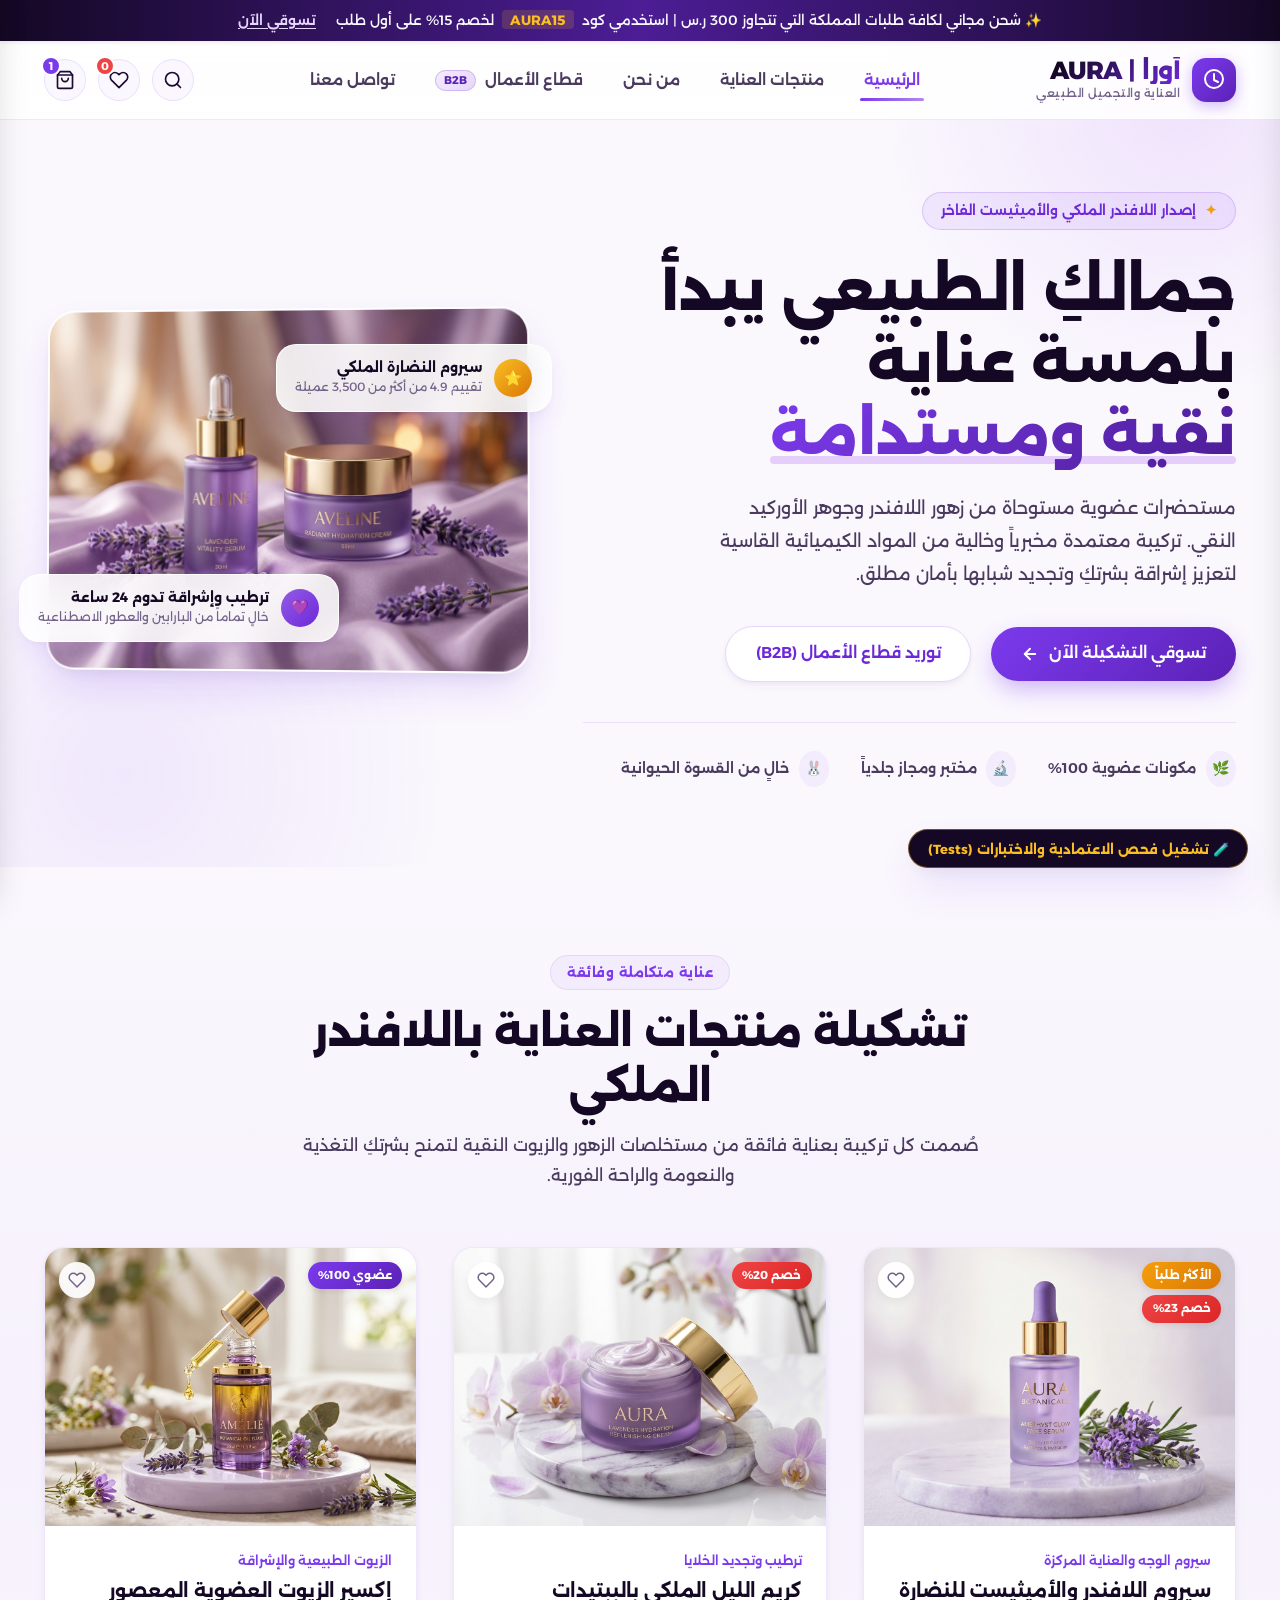
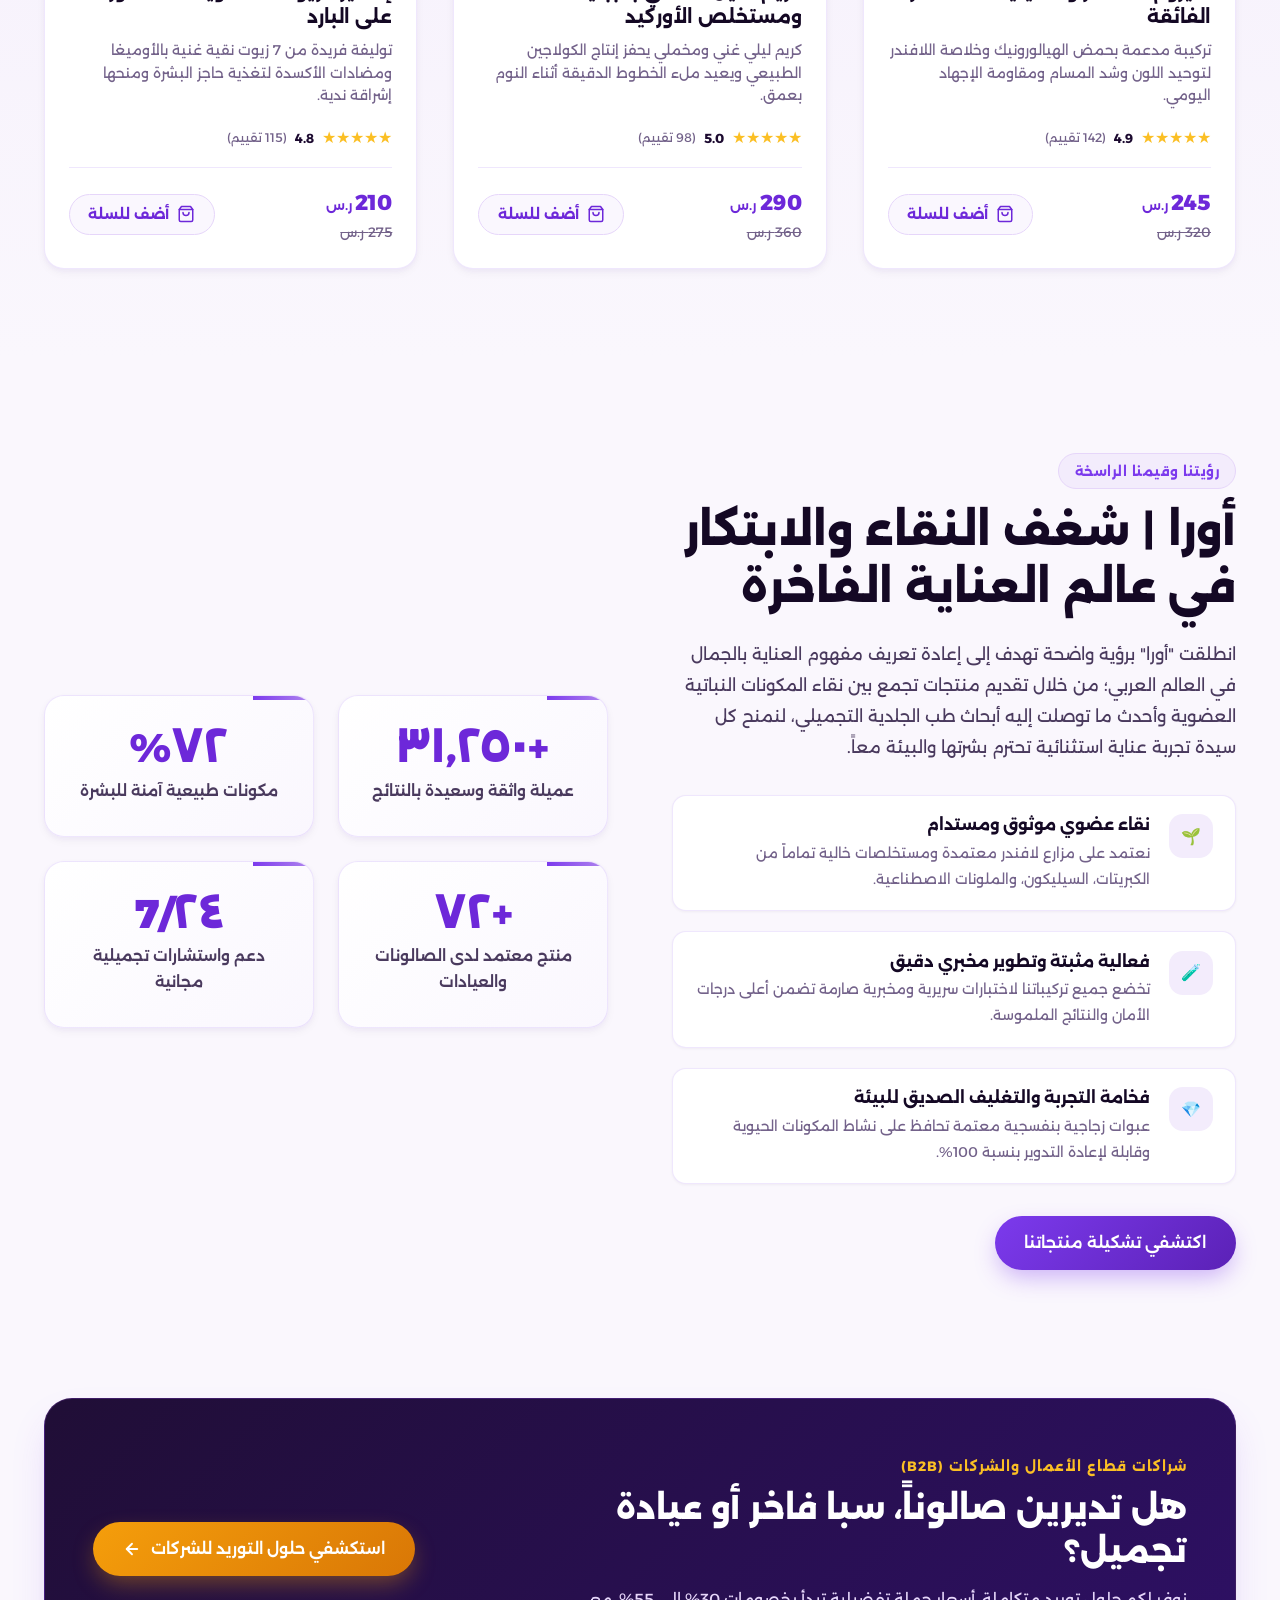
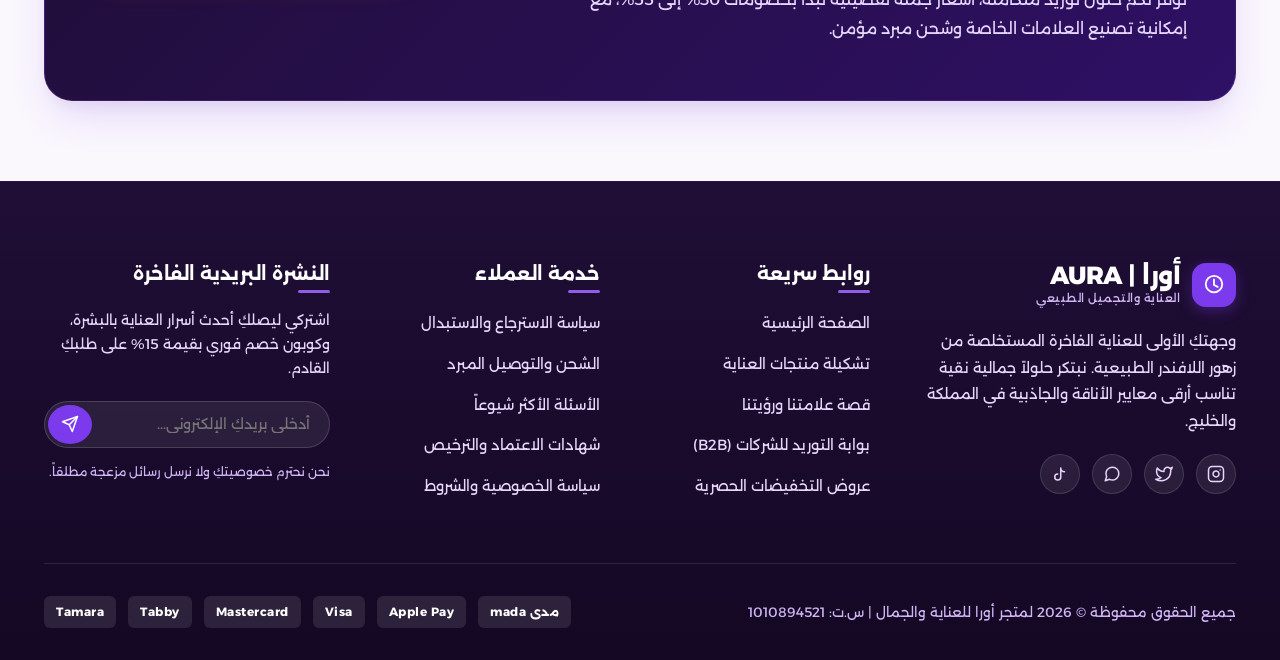
==== index.html @ d70cd02b "start" ====
<!DOCTYPE html>
<html lang="ar" dir="rtl">
<head>
  <meta charset="UTF-8">
  <meta name="viewport" content="width=device-width, initial-scale=1.0">
  <meta name="description" content="أورا | AURA Beauty & Care - المتجر الرائد لمستحضرات العناية والتجميل الطبيعي واللافندر الفاخر. تركيبات عضوية معتمدة مخبرياً لبشرة أكثر نضارة وحيوية.">
  <meta name="keywords" content="عناية بالبشرة, متجر تجميل, سيروم اللافندر, كريم الليل, مستحضرات عضوية, منتجات طبيعية, توريد صالونات, B2B">
  <meta name="author" content="أورا للعناية والجمال">
  <title>أورا | AURA Beauty & Care - متجر العناية والتجميل الطبيعي الفاخر</title>

  <!-- أيقونة الموقع المفضلة (Favicon) -->
  <link rel="icon" type="image/svg+xml" href="data:image/svg+xml,<svg xmlns='http://www.w3.org/2000/svg' viewBox='0 0 24 24' fill='%237C3AED'><path d='M12 2C6.48 2 2 6.48 2 12s4.48 10 10 10 10-4.48 10-10S17.52 2 12 2zm-1 14.5v-9l6 4.5-6 4.5z'/></svg>">

  <!-- الخطوط الرسمية والتنسيقات -->
  <link rel="preconnect" href="https://fonts.googleapis.com">
  <link rel="preconnect" href="https://fonts.gstatic.com" crossorigin>
  <link href="https://fonts.googleapis.com/css2?family=Alexandria:wght@300;400;500;600;700;800;900&family=Cairo:wght@400;600;700;900&display=swap" rel="stylesheet">
  
  <link rel="stylesheet" href="css/style.css">
</head>
<body>

  <!-- شريط التنبيه عند انقطاع الاتصال بالإنترنت -->
  <div class="offline-banner" id="offline-banner" role="alert">
    <span>⚠️ تنبيه: انقطع الاتصال بالإنترنت. يجري العمل في وضع عدم الاتصال (Offline Mode).</span>
  </div>

  <!-- شريط الإعلانات الترويجي العلوي -->
  <div class="announcement-bar" role="region" aria-label="شريط الإعلانات والعروض">
    <span>
      ✨ شحن مجاني لكافة طلبات المملكة التي تتجاوز 300 ر.س | استخدمي كود <strong>AURA15</strong> لخصم 15% على أول طلب
    </span>
    <a href="#products" class="announcement-link">تسوقي الآن</a>
  </div>

  <!-- شريط التنقل العلوي الثابت (Fixed / Sticky Header) -->
  <header class="site-header" id="site-header">
    <div class="container nav-container">
      
      <!-- شعار المتجر والهوية البصرية -->
      <a href="index.html" class="brand-logo" aria-label="أورا - الصفحة الرئيسية">
        <div class="brand-icon-wrapper" aria-hidden="true">
          <svg width="24" height="24" viewBox="0 0 24 24" fill="none" stroke="currentColor" stroke-width="2" stroke-linecap="round" stroke-linejoin="round">
            <path d="M12 2a9 9 0 0 0-9 9c0 4.97 4.03 9 9 9s9-4.03 9-9a9 9 0 0 0-9-9z"></path>
            <path d="M12 6v6l4 2"></path>
          </svg>
        </div>
        <div class="brand-text">
          <span class="brand-title">أورا | AURA</span>
          <span class="brand-tagline">العناية والتجميل الطبيعي</span>
        </div>
      </a>

      <!-- روابط التنقل الأساسية -->
      <nav class="nav-links" id="nav-links" aria-label="القائمة الرئيسية">
        <a href="index.html" class="nav-link active">الرئيسية</a>
        <a href="#products" class="nav-link">منتجات العناية</a>
        <a href="#about" class="nav-link">من نحن</a>
        <a href="b2b.html" class="nav-link">
          قطاع الأعمال <span class="badge-b2b">B2B</span>
        </a>
        <a href="#contact" class="nav-link">تواصل معنا</a>
      </nav>

      <!-- إجراءات الهيدر (البحث، المفضلة، وسلة التسوق) -->
      <div class="nav-actions">
        <!-- زر البحث السريع -->
        <button class="action-btn" id="search-trigger" aria-label="البحث عن منتج" title="بحث">
          <svg width="20" height="20" viewBox="0 0 24 24" fill="none" stroke="currentColor" stroke-width="2" stroke-linecap="round" stroke-linejoin="round">
            <circle cx="11" cy="11" r="8"></circle>
            <line x1="21" y1="21" x2="16.65" y2="16.65"></line>
          </svg>
        </button>

        <!-- زر المفضلة التفاعلي مع العداد المباشر -->
        <button class="action-btn" id="wishlist-trigger" aria-label="عرض قائمة الرغبات والمفضلة" title="المفضلة">
          <svg width="20" height="20" viewBox="0 0 24 24" fill="none" stroke="currentColor" stroke-width="2" stroke-linecap="round" stroke-linejoin="round">
            <path d="M20.84 4.61a5.5 5.5 0 0 0-7.78 0L12 5.67l-1.06-1.06a5.5 5.5 0 0 0-7.78 7.78l1.06 1.06L12 21.23l7.78-7.78 1.06-1.06a5.5 5.5 0 0 0 0-7.78z"></path>
          </svg>
          <span class="wishlist-count" id="wishlist-count" aria-live="polite">0</span>
        </button>

        <!-- زر سلة التسوق التفاعلي -->
        <button class="action-btn" id="cart-trigger" aria-label="فتح سلة التسوق" title="سلة التسوق">
          <svg width="20" height="20" viewBox="0 0 24 24" fill="none" stroke="currentColor" stroke-width="2" stroke-linecap="round" stroke-linejoin="round">
            <path d="M6 2L3 6v14a2 2 0 0 0 2 2h14a2 2 0 0 0 2-2V6l-3-4z"></path>
            <line x1="3" y1="6" x2="21" y2="6"></line>
            <path d="M16 10a4 4 0 0 1-8 0"></path>
          </svg>
          <span class="cart-count" id="cart-count" aria-live="polite">1</span>
        </button>

        <!-- زر القائمة للجوال -->
        <button class="menu-toggle" id="menu-toggle" aria-label="فتح قائمة التصفح" aria-expanded="false">
          <span></span>
          <span></span>
          <span></span>
        </button>
      </div>

    </div>
  </header>

  <main>
    <!-- القسم الرئيسي (Hero Header) الجذاب والحيوي -->
    <section class="hero-section" aria-labelledby="hero-heading">
      <div class="container hero-grid">
        
        <!-- النصوص والنداء للإجراء (CTA) -->
        <div class="hero-content">
          <div class="hero-badge-pill">
            <span class="badge-sparkle">✦</span>
            <span>إصدار اللافندر الملكي والأميثيست الفاخر</span>
          </div>

          <h1 id="hero-heading" class="hero-title">
            جمالكِ الطبيعي يبدأ بلمسة عناية <span class="text-gradient">نقية ومستدامة</span>
          </h1>

          <p class="hero-description">
            مستحضرات عضوية مستوحاة من زهور اللافندر وجوهر الأوركيد النقي. تركيبة معتمدة مخبرياً وخالية من المواد الكيميائية القاسية لتعزيز إشراقة بشرتكِ وتجديد شبابها بأمان مطلق.
          </p>

          <div class="hero-actions">
            <a href="#products" class="btn btn-primary" id="btn-hero-shop">
              <span>تسوقي التشكيلة الآن</span>
              <svg width="18" height="18" viewBox="0 0 24 24" fill="none" stroke="currentColor" stroke-width="2.5" stroke-linecap="round" stroke-linejoin="round" aria-hidden="true">
                <line x1="19" y1="12" x2="5" y2="12"></line>
                <polyline points="12 19 5 12 12 5"></polyline>
              </svg>
            </a>

            <a href="b2b.html" class="btn btn-secondary">
              <span>توريد قطاع الأعمال (B2B)</span>
            </a>
          </div>

          <!-- شارات الثقة والمصداقية -->
          <div class="hero-trust-bar">
            <div class="trust-item">
              <span class="trust-icon" aria-hidden="true">🌿</span>
              <span>مكونات عضوية 100%</span>
            </div>
            <div class="trust-item">
              <span class="trust-icon" aria-hidden="true">🔬</span>
              <span>مختبر ومجاز جلدياً</span>
            </div>
            <div class="trust-item">
              <span class="trust-icon" aria-hidden="true">🐰</span>
              <span>خالٍ من القسوة الحيوانية</span>
            </div>
          </div>
        </div>

        <!-- العرض البصري بالهيدر وبطاقات الطفو التفاعلية -->
        <div class="hero-visual-wrapper">
          <div class="hero-main-image-card">
            <img src="assets/images/hero_beauty.jpg" alt="مجموعة مستحضرات أورا للعناية الفاخرة بزهور اللافندر" width="600" height="450" loading="eager">
          </div>

          <!-- كرت طافٍ علوي -->
          <div class="floating-card floating-card-1">
            <div class="floating-icon" aria-hidden="true">⭐</div>
            <div class="floating-info">
              <h4>سيروم النضارة الملكي</h4>
              <p>تقييم 4.9 من أكثر من 3,500 عميلة</p>
            </div>
          </div>

          <!-- كرت طافٍ سفلي -->
          <div class="floating-card floating-card-2">
            <div class="floating-icon purple-pulse" aria-hidden="true">💜</div>
            <div class="floating-info">
              <h4>ترطيب وإشراقة تدوم 24 ساعة</h4>
              <p>خالٍ تماماً من البارابين والعطور الاصطناعية</p>
            </div>
          </div>
        </div>

      </div>
    </section>

    <!-- قسم عرض المنتجات (Care Products Showcase Grid - 4:3 Aspect Ratio) -->
    <section class="section-products" id="products" aria-labelledby="products-heading">
      <div class="container">
        
        <header class="section-header">
          <span class="section-tag">عناية متكاملة وفائقة</span>
          <h2 id="products-heading" class="section-title">تشكيلة منتجات العناية باللافندر الملكي</h2>
          <p class="section-subtitle">
            صُممت كل تركيبة بعناية فائقة من مستخلصات الزهور والزيوت النقية لتمنح بشرتكِ التغذية والنعومة والراحة الفورية.
          </p>
        </header>

        <!-- شبكة المنتجات (3 كروت تفاعلية بنسبة أبعاد 4:3 وأزرار ARIA) -->
        <div class="products-grid">
          
          <!-- الكرت 1: سيروم اللافندر والأميثيست -->
          <article class="product-card" data-product-id="1">
            <div class="product-image-box">
              <img src="assets/images/product_serum.jpg" alt="سيروم اللافندر والأميثيست للنضارة الفائقة من أورا" loading="lazy">
              
              <div class="product-badges">
                <span class="badge-tag badge-bestseller">الأكثر طلباً</span>
                <span class="badge-tag badge-discount">خصم 23%</span>
              </div>

              <button class="btn-wishlist" aria-label="إضافة سيروم اللافندر إلى المفضلة" title="المفضلة">
                <svg width="18" height="18" viewBox="0 0 24 24" fill="none" stroke="currentColor" stroke-width="2" stroke-linecap="round" stroke-linejoin="round">
                  <path d="M20.84 4.61a5.5 5.5 0 0 0-7.78 0L12 5.67l-1.06-1.06a5.5 5.5 0 0 0-7.78 7.78l1.06 1.06L12 21.23l7.78-7.78 1.06-1.06a5.5 5.5 0 0 0 0-7.78z"></path>
                </svg>
              </button>

              <div class="quick-view-overlay">
                <button class="btn-quick-view" onclick="openQuickView('1')" aria-label="معاينة سريعة لسيروم اللافندر والأميثيست">
                  <svg width="16" height="16" viewBox="0 0 24 24" fill="none" stroke="currentColor" stroke-width="2" stroke-linecap="round" stroke-linejoin="round">
                    <circle cx="11" cy="11" r="8"></circle>
                    <line x1="21" y1="21" x2="16.65" y2="16.65"></line>
                  </svg>
                  <span>معاينة سريعة</span>
                </button>
              </div>
            </div>

            <div class="product-content">
              <span class="product-category">سيروم الوجه والعناية المركزة</span>
              <h3 class="product-title">سيروم اللافندر والأميثيست للنضارة الفائقة</h3>
              <p class="product-desc">
                تركيبة مدعمة بحمض الهيالورونيك وخلاصة اللافندر لتوحيد اللون وشد المسام ومقاومة الإجهاد اليومي.
              </p>

              <div class="product-rating" aria-label="التقييم 4.9 من 5 نجوم بناء على 142 تقييم">
                <div class="stars" aria-hidden="true">★★★★★</div>
                <span class="rating-score">4.9</span>
                <span class="rating-count">(142 تقييم)</span>
              </div>

              <div class="product-footer">
                <div class="product-price">
                  <span class="price-current">245 <span class="currency">ر.س</span></span>
                  <span class="price-old">320 ر.س</span>
                </div>

                <button class="btn-add-cart" data-id="1" onclick="addToCart('1')" aria-label="إضافة سيروم اللافندر والأميثيست إلى سلة التسوق بسعر 245 ريال سعودي">
                  <svg width="18" height="18" viewBox="0 0 24 24" fill="none" stroke="currentColor" stroke-width="2" stroke-linecap="round" stroke-linejoin="round">
                    <path d="M6 2L3 6v14a2 2 0 0 0 2 2h14a2 2 0 0 0 2-2V6l-3-4z"></path>
                    <line x1="3" y1="6" x2="21" y2="6"></line>
                    <path d="M16 10a4 4 0 0 1-8 0"></path>
                  </svg>
                  <span>أضف للسلة</span>
                </button>
              </div>
            </div>
          </article>

          <!-- الكرت 2: كريم الليل الملكي بالببتيدات -->
          <article class="product-card" data-product-id="2">
            <div class="product-image-box">
              <img src="assets/images/product_cream.jpg" alt="كريم الليل الملكي بالببتيدات ومستخلص الأوركيد من أورا" loading="lazy">
              
              <div class="product-badges">
                <span class="badge-tag badge-discount">خصم 20%</span>
              </div>

              <button class="btn-wishlist" aria-label="إضافة كريم الليل إلى المفضلة" title="المفضلة">
                <svg width="18" height="18" viewBox="0 0 24 24" fill="none" stroke="currentColor" stroke-width="2" stroke-linecap="round" stroke-linejoin="round">
                  <path d="M20.84 4.61a5.5 5.5 0 0 0-7.78 0L12 5.67l-1.06-1.06a5.5 5.5 0 0 0-7.78 7.78l1.06 1.06L12 21.23l7.78-7.78 1.06-1.06a5.5 5.5 0 0 0 0-7.78z"></path>
                </svg>
              </button>

              <div class="quick-view-overlay">
                <button class="btn-quick-view" onclick="openQuickView('2')" aria-label="معاينة سريعة لكريم الليل الملكي">
                  <svg width="16" height="16" viewBox="0 0 24 24" fill="none" stroke="currentColor" stroke-width="2" stroke-linecap="round" stroke-linejoin="round">
                    <circle cx="11" cy="11" r="8"></circle>
                    <line x1="21" y1="21" x2="16.65" y2="16.65"></line>
                  </svg>
                  <span>معاينة سريعة</span>
                </button>
              </div>
            </div>

            <div class="product-content">
              <span class="product-category">ترطيب وتجديد الخلايا</span>
              <h3 class="product-title">كريم الليل الملكي بالببتيدات ومستخلص الأوركيد</h3>
              <p class="product-desc">
                كريم ليلي غني ومخملي يحفز إنتاج الكولاجين الطبيعي ويعيد ملء الخطوط الدقيقة أثناء النوم بعمق.
              </p>

              <div class="product-rating" aria-label="التقييم 5.0 من 5 نجوم بناء على 98 تقييم">
                <div class="stars" aria-hidden="true">★★★★★</div>
                <span class="rating-score">5.0</span>
                <span class="rating-count">(98 تقييم)</span>
              </div>

              <div class="product-footer">
                <div class="product-price">
                  <span class="price-current">290 <span class="currency">ر.س</span></span>
                  <span class="price-old">360 ر.س</span>
                </div>

                <button class="btn-add-cart" data-id="2" onclick="addToCart('2')" aria-label="إضافة كريم الليل الملكي إلى سلة التسوق بسعر 290 ريال سعودي">
                  <svg width="18" height="18" viewBox="0 0 24 24" fill="none" stroke="currentColor" stroke-width="2" stroke-linecap="round" stroke-linejoin="round">
                    <path d="M6 2L3 6v14a2 2 0 0 0 2 2h14a2 2 0 0 0 2-2V6l-3-4z"></path>
                    <line x1="3" y1="6" x2="21" y2="6"></line>
                    <path d="M16 10a4 4 0 0 1-8 0"></path>
                  </svg>
                  <span>أضف للسلة</span>
                </button>
              </div>
            </div>
          </article>

          <!-- الكرت 3: إكسير الزيوت العضوية -->
          <article class="product-card" data-product-id="3">
            <div class="product-image-box">
              <img src="assets/images/product_oil.jpg" alt="إكسير الزيوت العضوية المعصور على البارد من أورا" loading="lazy">
              
              <div class="product-badges">
                <span class="badge-tag badge-organic">عضوي 100%</span>
              </div>

              <button class="btn-wishlist" aria-label="إضافة إكسير الزيوت إلى المفضلة" title="المفضلة">
                <svg width="18" height="18" viewBox="0 0 24 24" fill="none" stroke="currentColor" stroke-width="2" stroke-linecap="round" stroke-linejoin="round">
                  <path d="M20.84 4.61a5.5 5.5 0 0 0-7.78 0L12 5.67l-1.06-1.06a5.5 5.5 0 0 0-7.78 7.78l1.06 1.06L12 21.23l7.78-7.78 1.06-1.06a5.5 5.5 0 0 0 0-7.78z"></path>
                </svg>
              </button>

              <div class="quick-view-overlay">
                <button class="btn-quick-view" onclick="openQuickView('3')" aria-label="معاينة سريعة لإكسير الزيوت العضوية">
                  <svg width="16" height="16" viewBox="0 0 24 24" fill="none" stroke="currentColor" stroke-width="2" stroke-linecap="round" stroke-linejoin="round">
                    <circle cx="11" cy="11" r="8"></circle>
                    <line x1="21" y1="21" x2="16.65" y2="16.65"></line>
                  </svg>
                  <span>معاينة سريعة</span>
                </button>
              </div>
            </div>

            <div class="product-content">
              <span class="product-category">الزيوت الطبيعية والإشراقة</span>
              <h3 class="product-title">إكسير الزيوت العضوية المعصور على البارد</h3>
              <p class="product-desc">
                توليفة فريدة من 7 زيوت نقية غنية بالأوميغا ومضادات الأكسدة لتغذية حاجز البشرة ومنحها إشراقة ندية.
              </p>

              <div class="product-rating" aria-label="التقييم 4.8 من 5 نجوم بناء على 115 تقييم">
                <div class="stars" aria-hidden="true">★★★★★</div>
                <span class="rating-score">4.8</span>
                <span class="rating-count">(115 تقييم)</span>
              </div>

              <div class="product-footer">
                <div class="product-price">
                  <span class="price-current">210 <span class="currency">ر.س</span></span>
                  <span class="price-old">275 ر.س</span>
                </div>

                <button class="btn-add-cart" data-id="3" onclick="addToCart('3')" aria-label="إضافة إكسير الزيوت العضوية إلى سلة التسوق بسعر 210 ريال سعودي">
                  <svg width="18" height="18" viewBox="0 0 24 24" fill="none" stroke="currentColor" stroke-width="2" stroke-linecap="round" stroke-linejoin="round">
                    <path d="M6 2L3 6v14a2 2 0 0 0 2 2h14a2 2 0 0 0 2-2V6l-3-4z"></path>
                    <line x1="3" y1="6" x2="21" y2="6"></line>
                    <path d="M16 10a4 4 0 0 1-8 0"></path>
                  </svg>
                  <span>أضف للسلة</span>
                </button>
              </div>
            </div>
          </article>

        </div>

      </div>
    </section>

    <!-- قسم من نحن - الرؤية والقيم وإحصاءات الأداء المصغرة (About Us Section) -->
    <section class="section-about" id="about" aria-labelledby="about-heading">
      <div class="container about-grid">
        
        <!-- تفاصيل الرؤية والقيم -->
        <div class="about-content">
          <span class="section-tag">رؤيتنا وقيمنا الراسخة</span>
          <h2 id="about-heading">أورا | شغف النقاء والابتكار في عالم العناية الفاخرة</h2>
          
          <p>
            انطلقت "أورا" برؤية واضحة تهدف إلى إعادة تعريف مفهوم العناية بالجمال في العالم العربي؛ من خلال تقديم منتجات تجمع بين نقاء المكونات النباتية العضوية وأحدث ما توصلت إليه أبحاث طب الجلدية التجميلي، لنمنح كل سيدة تجربة عناية استثنائية تحترم بشرتها والبيئة معاً.
          </p>

          <!-- قائمة القيم الأساسية -->
          <div class="values-list">
            <div class="value-card">
              <div class="value-icon" aria-hidden="true">🌱</div>
              <div class="value-text">
                <h4>نقاء عضوي موثوق ومستدام</h4>
                <p>نعتمد على مزارع لافندر معتمدة ومستخلصات خالية تماماً من الكبريتات، السيليكون، والملونات الاصطناعية.</p>
              </div>
            </div>

            <div class="value-card">
              <div class="value-icon" aria-hidden="true">🧪</div>
              <div class="value-text">
                <h4>فعالية مثبتة وتطوير مخبري دقيق</h4>
                <p>تخضع جميع تركيباتنا لاختبارات سريرية ومخبرية صارمة تضمن أعلى درجات الأمان والنتائج الملموسة.</p>
              </div>
            </div>

            <div class="value-card">
              <div class="value-icon" aria-hidden="true">💎</div>
              <div class="value-text">
                <h4>فخامة التجربة والتغليف الصديق للبيئة</h4>
                <p>عبوات زجاجية بنفسجية معتمة تحافظ على نشاط المكونات الحيوية وقابلة لإعادة التدوير بنسبة 100%.</p>
              </div>
            </div>
          </div>

          <a href="#products" class="btn btn-primary">
            <span>اكتشفي تشكيلة منتجاتنا</span>
          </a>
        </div>

        <!-- شبكة الإحصائيات المصغرة التفاعلية الحية -->
        <div class="stats-grid" id="about-stats" role="region" aria-label="إحصائيات إنجازات المتجر">
          
          <div class="stat-box">
            <div class="stat-number" data-target="50000" data-prefix="+">+50,000</div>
            <div class="stat-label">عميلة واثقة وسعيدة بالنتائج</div>
          </div>

          <div class="stat-box">
            <div class="stat-number" data-target="100" data-suffix="%">100%</div>
            <div class="stat-label">مكونات طبيعية آمنة للبشرة</div>
          </div>

          <div class="stat-box">
            <div class="stat-number" data-target="120" data-prefix="+">+120</div>
            <div class="stat-label">منتج معتمد لدى الصالونات والعيادات</div>
          </div>

          <div class="stat-box">
            <div class="stat-number" data-target="24" data-suffix="/7">24/7</div>
            <div class="stat-label">دعم واستشارات تجميلية مجانية</div>
          </div>

        </div>

      </div>
    </section>

    <!-- شريط ترويجي للانتقال لقطاع الأعمال B2B -->
    <section class="container" style="margin-block: 2rem 5rem;">
      <div style="background: linear-gradient(135deg, var(--dark-900) 0%, var(--purple-950) 100%); border-radius: var(--radius-xl); padding: 3.5rem 3rem; color: #fff; display: flex; align-items: center; justify-content: space-between; flex-wrap: wrap; gap: 2rem; box-shadow: var(--shadow-lg); border: 1px solid rgba(168, 85, 247, 0.2);">
        <div style="max-width: 620px;">
          <span style="color: var(--gold-400); font-size: 0.85rem; font-weight: 700; letter-spacing: 1px; display: block; margin-bottom: 0.5rem;">شراكات قطاع الأعمال والشركات (B2B)</span>
          <h2 style="color: #fff; font-size: clamp(1.6rem, 2.5vw, 2.2rem); font-weight: 800; margin-bottom: 0.85rem;">هل تديرين صالوناً، سبا فاخر أو عيادة تجميل؟</h2>
          <p style="color: var(--purple-200); font-size: 1rem; line-height: 1.8;">نوفر لكم حلول توريد متكاملة، أسعار جملة تفضيلية تبدأ بخصومات 30% إلى 55%، مع إمكانية تصنيع العلامات الخاصة وشحن مبرد مؤمن.</p>
        </div>
        <a href="b2b.html" class="btn btn-primary" style="background: linear-gradient(135deg, var(--gold-500), var(--gold-600)); color: #fff; box-shadow: 0 10px 25px -4px rgba(245, 158, 11, 0.4);">
          <span>استكشفي حلول التوريد للشركات</span>
          <svg width="18" height="18" viewBox="0 0 24 24" fill="none" stroke="currentColor" stroke-width="2.5" stroke-linecap="round" stroke-linejoin="round">
            <line x1="19" y1="12" x2="5" y2="12"></line>
            <polyline points="12 19 5 12 12 5"></polyline>
          </svg>
        </a>
      </div>
    </section>

  </main>

  <!-- سلة المشتريات الجانبية التفاعلية (Slide-over Cart Drawer) -->
  <div class="cart-drawer-backdrop" id="cart-backdrop" aria-hidden="true"></div>
  <aside class="cart-drawer" id="cart-drawer" aria-labelledby="cart-drawer-title" role="dialog" aria-modal="true">
    <div class="cart-header">
      <h3 class="cart-title" id="cart-drawer-title">
        <svg width="22" height="22" viewBox="0 0 24 24" fill="none" stroke="currentColor" stroke-width="2" stroke-linecap="round" stroke-linejoin="round">
          <path d="M6 2L3 6v14a2 2 0 0 0 2 2h14a2 2 0 0 0 2-2V6l-3-4z"></path>
          <line x1="3" y1="6" x2="21" y2="6"></line>
          <path d="M16 10a4 4 0 0 1-8 0"></path>
        </svg>
        <span>حقيبة التسوق</span>
      </h3>
      <button class="btn-close-drawer" id="close-cart-btn" aria-label="إغلاق سلة التسوق">✕</button>
    </div>

    <!-- شريط تقدم الشحن المجاني -->
    <div class="free-shipping-bar">
      <div class="free-shipping-text" id="shipping-text">
        متبقي لك <strong>55 ر.س</strong> للحصول على شحن مجاني فاخر!
      </div>
      <div class="shipping-progress">
        <div class="shipping-progress-fill" id="shipping-fill"></div>
      </div>
    </div>

    <!-- قائمة عناصر السلة -->
    <div class="cart-items-list" id="cart-items-container">
      <!-- يتم توليد العناصر ديناميكياً عبر JS -->
    </div>

    <!-- فوتر السلة والمجموع -->
    <div class="cart-footer">
      <div class="cart-total-row">
        <span class="cart-total-label">المجموع الفرعي:</span>
        <span class="cart-total-amount" id="cart-total-amount">245 <span class="currency">ر.س</span></span>
      </div>

      <button class="btn btn-primary" id="btn-proceed-checkout" style="width: 100%; padding-block: 1rem;">
        <span>متابعة إتمام الطلب الآمن</span>
        <svg width="18" height="18" viewBox="0 0 24 24" fill="none" stroke="currentColor" stroke-width="2" stroke-linecap="round" stroke-linejoin="round">
          <line x1="19" y1="12" x2="5" y2="12"></line>
          <polyline points="12 19 5 12 12 5"></polyline>
        </svg>
      </button>

      <p style="text-align: center; font-size: 0.75rem; color: var(--text-muted); margin-top: 0.75rem;">
        🔒 دفع إلكتروني آمن ومشفر 100% عبر مدى، فيزا، وآبل باي
      </p>
    </div>
  </aside>

  <!-- سلة المفضلة الجانبية (Wishlist Drawer) -->
  <div class="cart-drawer-backdrop" id="wishlist-backdrop" aria-hidden="true"></div>
  <aside class="wishlist-drawer" id="wishlist-drawer" aria-labelledby="wishlist-drawer-title" role="dialog" aria-modal="true">
    <div class="cart-header">
      <h3 class="cart-title" id="wishlist-drawer-title">
        <svg width="22" height="22" viewBox="0 0 24 24" fill="none" stroke="currentColor" stroke-width="2" stroke-linecap="round" stroke-linejoin="round" style="color: #EF4444;">
          <path d="M20.84 4.61a5.5 5.5 0 0 0-7.78 0L12 5.67l-1.06-1.06a5.5 5.5 0 0 0-7.78 7.78l1.06 1.06L12 21.23l7.78-7.78 1.06-1.06a5.5 5.5 0 0 0 0-7.78z"></path>
        </svg>
        <span>قائمة المفضلة</span>
      </h3>
      <button class="btn-close-drawer" id="close-wishlist-btn" aria-label="إغلاق قائمة المفضلة">✕</button>
    </div>

    <div class="cart-items-list" id="wishlist-items-container">
      <!-- يتم توليد عناصر المفضلة ديناميكياً -->
    </div>

    <div class="cart-footer" id="wishlist-footer">
      <button class="btn btn-primary" id="btn-move-all-to-cart" style="width: 100%; padding-block: 0.9rem;">
        <span>نقل جميع منتجات المفضلة إلى السلة</span>
      </button>
    </div>
  </aside>

  <!-- نافذة البحث المباشر الفوري (Live Search Modal) -->
  <div class="search-modal-backdrop" id="search-modal-backdrop" aria-hidden="true">
    <div class="search-modal-card" id="search-modal" role="dialog" aria-modal="true" aria-labelledby="search-modal-title">
      <div class="search-input-header">
        <svg width="22" height="22" viewBox="0 0 24 24" fill="none" stroke="currentColor" stroke-width="2" stroke-linecap="round" stroke-linejoin="round" style="color: var(--purple-600);">
          <circle cx="11" cy="11" r="8"></circle>
          <line x1="21" y1="21" x2="16.65" y2="16.65"></line>
        </svg>
        <input type="text" id="live-search-input" class="search-input-field" placeholder="ابحثي عن سيروم، كريم ليل، زيوت عضوية، أو مكونات..." aria-label="البحث عن منتج">
        <button class="btn-close-drawer" id="close-search-btn" aria-label="إغلاق البحث">✕</button>
      </div>
      <div class="search-results-box" id="search-results-box">
        <p style="text-align: center; color: var(--text-muted); padding: 2rem;">اكتبي كلمة البحث لتظهر النتائج فوراً...</p>
      </div>
    </div>
  </div>

  <!-- نافذة إتمام الطلب والدفع الآمن المتكاملة (Checkout & Payment Gateway Modal) -->
  <div class="checkout-modal-backdrop" id="checkout-backdrop" aria-hidden="true">
    <div class="checkout-modal-card" id="checkout-modal" role="dialog" aria-modal="true" aria-labelledby="checkout-modal-title">
      <div class="checkout-header">
        <h3 id="checkout-modal-title" style="font-size: 1.3rem; font-weight: 800; color: var(--dark-950);">
          إتمام الطلب والدفع الآمن 🔒
        </h3>
        <button class="btn-close-drawer" id="close-checkout-btn" aria-label="إغلاق نافذة الدفع">✕</button>
      </div>

      <!-- شريط الخطوات -->
      <div class="checkout-steps-bar">
        <div class="step-indicator active" id="step-ind-1">
          <span class="step-number">1</span>
          <span>بيانات التوصيل</span>
        </div>
        <div class="step-indicator" id="step-ind-2">
          <span class="step-number">2</span>
          <span>طريقة الدفع</span>
        </div>
        <div class="step-indicator" id="step-ind-3">
          <span class="step-number">3</span>
          <span>تأكيد الطلب</span>
        </div>
      </div>

      <div class="checkout-body" id="checkout-body">
        <!-- المحتوى التفاعلي للخطوات يتم إدارته عبر JS -->
      </div>
    </div>
  </div>

  <!-- زر ولوحة الاختبارات الآلية (Automated Test Suite Runner) -->
  <button class="test-runner-trigger" id="test-runner-trigger" aria-label="تشغيل حزمة الاختبارات الآلية">
    <span>🧪 تشغيل فحص الاعتمادية والاختبارات (Tests)</span>
  </button>

  <div class="test-runner-modal" id="test-runner-modal" aria-hidden="true">
    <div class="test-runner-card">
      <div class="test-runner-header">
        <div style="display: flex; align-items: center; gap: 0.6rem;">
          <span style="font-size: 1.3rem;">🧪</span>
          <h3 style="color: #fff; font-size: 1.15rem; font-weight: 800;">حزمة الاختبارات الآلية الشاملة (AURA Test Suite)</h3>
        </div>
        <button class="btn-close-drawer" id="close-tests-btn" style="background: rgba(255,255,255,0.1); color: #fff;" aria-label="إغلاق لوحة الاختبارات">✕</button>
      </div>

      <div class="test-results-list" id="test-results-container">
        <!-- يتم توليد نتائج الاختبارات آلياً -->
      </div>

      <div style="padding: 1.25rem 1.75rem; background: var(--bg-surface-alt); border-top: 1px solid var(--border-subtle); display: flex; justify-content: space-between; align-items: center;">
        <span id="test-suite-summary" style="font-weight: 700; color: var(--text-main);">جاري التحضير...</span>
        <button class="btn btn-primary" id="btn-rerun-tests" style="padding: 0.5rem 1.25rem; font-size: 0.85rem;">
          إعادة تشغيل الاختبارات
        </button>
      </div>
    </div>
  </div>

  <!-- نافذة المعاينة السريعة المنبثقة (Quick View Modal) -->
  <div class="modal-backdrop" id="quick-view-backdrop" aria-hidden="true">
    <div class="modal-card" id="quick-view-modal" role="dialog" aria-modal="true" aria-labelledby="modal-title">
      <button class="btn-close-modal" id="close-modal-btn" aria-label="إغلاق نافذة المعاينة السريعة">✕</button>
      
      <div class="modal-content-grid">
        <div class="modal-img-box">
          <img id="modal-img" src="" alt="">
        </div>

        <div class="modal-details">
          <span class="product-category" id="modal-category" style="font-size: 0.85rem; margin-bottom: 0.5rem; display: block;"></span>
          <h3 id="modal-title" style="font-size: 1.45rem; font-weight: 800; margin-bottom: 0.75rem; color: var(--dark-950);"></h3>
          
          <div style="display: flex; align-items: baseline; gap: 0.8rem; margin-bottom: 1.25rem;">
            <span id="modal-price" style="font-size: 1.6rem; font-weight: 900; color: var(--purple-700);"></span>
            <span id="modal-old-price" style="font-size: 1rem; color: var(--text-muted); text-decoration: line-through;"></span>
          </div>

          <p id="modal-desc" style="font-size: 0.95rem; color: var(--text-secondary); line-height: 1.75; margin-bottom: 1.25rem;"></p>

          <div style="background: var(--purple-50); padding: 1rem; border-radius: var(--radius-md); margin-bottom: 1rem; border: 1px solid var(--purple-200);">
            <h4 style="font-size: 0.88rem; font-weight: 700; color: var(--purple-800); margin-bottom: 0.3rem;">المكونات الفعالة:</h4>
            <p id="modal-ingredients" style="font-size: 0.82rem; color: var(--text-secondary);"></p>
          </div>

          <div style="margin-bottom: 1.5rem;">
            <h4 style="font-size: 0.88rem; font-weight: 700; color: var(--dark-900); margin-bottom: 0.3rem;">طريقة الاستخدام:</h4>
            <p id="modal-usage" style="font-size: 0.82rem; color: var(--text-muted);"></p>
          </div>

          <button class="btn btn-primary" id="modal-add-btn" style="width: 100%; padding-block: 0.9rem;">
            <svg width="18" height="18" viewBox="0 0 24 24" fill="none" stroke="currentColor" stroke-width="2" stroke-linecap="round" stroke-linejoin="round">
              <path d="M6 2L3 6v14a2 2 0 0 0 2 2h14a2 2 0 0 0 2-2V6l-3-4z"></path>
              <line x1="3" y1="6" x2="21" y2="6"></line>
              <path d="M16 10a4 4 0 0 1-8 0"></path>
            </svg>
            <span>أضيفي إلى حقيبة التسوق الآن</span>
          </button>
        </div>
      </div>
    </div>
  </div>

  <!-- الفووتر الفاخر والشامل (Footer) -->
  <footer class="site-footer" id="contact" role="contentinfo">
    <div class="container">
      <div class="footer-top-grid">
        
        <!-- معلومات المتجر والهوية -->
        <div class="footer-brand">
          <div class="brand-logo" style="margin-bottom: 0.5rem;">
            <div class="brand-icon-wrapper" style="background: var(--purple-600);" aria-hidden="true">
              <svg width="22" height="22" viewBox="0 0 24 24" fill="none" stroke="currentColor" stroke-width="2" stroke-linecap="round" stroke-linejoin="round">
                <path d="M12 2a9 9 0 0 0-9 9c0 4.97 4.03 9 9 9s9-4.03 9-9a9 9 0 0 0-9-9z"></path>
                <path d="M12 6v6l4 2"></path>
              </svg>
            </div>
            <div class="brand-text">
              <span class="brand-title" style="background: none; -webkit-text-fill-color: #fff; color: #fff;">أورا | AURA</span>
              <span class="brand-tagline" style="color: var(--purple-300);">العناية والتجميل الطبيعي</span>
            </div>
          </div>

          <p>
            وجهتكِ الأولى للعناية الفاخرة المستخلصة من زهور اللافندر الطبيعية. نبتكر حلولاً جمالية نقية تناسب أرقى معايير الأناقة والجاذبية في المملكة والخليج.
          </p>

          <div class="social-links" aria-label="روابط منصات التواصل الاجتماعي">
            <a href="#" class="social-icon" aria-label="تابعنا على إنستغرام" title="إنستغرام">
              <svg width="18" height="18" viewBox="0 0 24 24" fill="none" stroke="currentColor" stroke-width="2" stroke-linecap="round" stroke-linejoin="round">
                <rect x="2" y="2" width="20" height="20" rx="5" ry="5"></rect>
                <path d="M16 11.37A4 4 0 1 1 12.63 8 4 4 0 0 1 16 11.37z"></path>
                <line x1="17.5" y1="6.5" x2="17.51" y2="6.5"></line>
              </svg>
            </a>
            <a href="#" class="social-icon" aria-label="تابعنا على إكس (تويتر سابقاً)" title="منصة إكس">
              <svg width="18" height="18" viewBox="0 0 24 24" fill="none" stroke="currentColor" stroke-width="2" stroke-linecap="round" stroke-linejoin="round">
                <path d="M23 3a10.9 10.9 0 0 1-3.14 1.53 4.48 4.48 0 0 0-7.86 3v1A10.66 10.66 0 0 1 3 4s-4 9 5 13a11.64 11.64 0 0 1-7 2c9 5 20 0 20-11.5a4.5 4.5 0 0 0-.08-.83A7.72 7.72 0 0 0 23 3z"></path>
              </svg>
            </a>
            <a href="#" class="social-icon" aria-label="تواصل معنا عبر واتساب" title="واتساب">
              <svg width="18" height="18" viewBox="0 0 24 24" fill="none" stroke="currentColor" stroke-width="2" stroke-linecap="round" stroke-linejoin="round">
                <path d="M21 11.5a8.38 8.38 0 0 1-.9 3.8 8.5 8.5 0 0 1-7.6 4.7 8.38 8.38 0 0 1-3.8-.9L3 21l1.9-5.7a8.38 8.38 0 0 1-.9-3.8 8.5 8.5 0 0 1 4.7-7.6 8.38 8.38 0 0 1 3.8-.9h.5a8.48 8.48 0 0 1 8 8v.5z"></path>
              </svg>
            </a>
            <a href="#" class="social-icon" aria-label="تابعنا على تيك توك" title="تيك توك">
              <svg width="18" height="18" viewBox="0 0 24 24" fill="none" stroke="currentColor" stroke-width="2" stroke-linecap="round" stroke-linejoin="round">
                <path d="M9 12a4 4 0 1 0 4 4V4a5 5 0 0 0 5 5"></path>
              </svg>
            </a>
          </div>
        </div>

        <!-- روابط سريعة للمتجر -->
        <div class="footer-col">
          <h3>روابط سريعة</h3>
          <ul class="footer-links-list">
            <li><a href="index.html">الصفحة الرئيسية</a></li>
            <li><a href="#products">تشكيلة منتجات العناية</a></li>
            <li><a href="#about">قصة علامتنا ورؤيتنا</a></li>
            <li><a href="b2b.html">بوابة التوريد للشركات (B2B)</a></li>
            <li><a href="#products">عروض التخفيضات الحصرية</a></li>
          </ul>
        </div>

        <!-- خدمة العملاء والسياسات -->
        <div class="footer-col">
          <h3>خدمة العملاء</h3>
          <ul class="footer-links-list">
            <li><a href="#">سياسة الاسترجاع والاستبدال</a></li>
            <li><a href="#">الشحن والتوصيل المبرد</a></li>
            <li><a href="#">الأسئلة الأكثر شيوعاً</a></li>
            <li><a href="#">شهادات الاعتماد والترخيص</a></li>
            <li><a href="#">سياسة الخصوصية والشروط</a></li>
          </ul>
        </div>

        <!-- النشرة البريدية الحصرية -->
        <div class="footer-col">
          <h3>النشرة البريدية الفاخرة</h3>
          <p style="color: var(--purple-200); font-size: 0.88rem; margin-bottom: 1.25rem;">
            اشتركي ليصلكِ أحدث أسرار العناية بالبشرة، وكوبون خصم فوري بقيمة 15% على طلبكِ القادم.
          </p>

          <form class="newsletter-form" id="newsletter-form" aria-label="الاشتراك في النشرة البريدية">
            <div class="newsletter-input-group">
              <input type="email" class="newsletter-input" placeholder="أدخلي بريدكِ الإلكتروني..." required aria-label="عنوان البريد الإلكتروني">
              <button type="submit" class="newsletter-btn" aria-label="تأكيد الاشتراك">
                <svg width="18" height="18" viewBox="0 0 24 24" fill="none" stroke="currentColor" stroke-width="2" stroke-linecap="round" stroke-linejoin="round">
                  <line x1="22" y1="2" x2="11" y2="13"></line>
                  <polygon points="22 2 15 22 11 13 2 9 22 2"></polygon>
                </svg>
              </button>
            </div>
            <span style="font-size: 0.75rem; color: var(--purple-300);">نحن نحترم خصوصيتكِ ولا نرسل رسائل مزعجة مطلقاً.</span>
          </form>
        </div>

      </div>

      <!-- أسفل الفووتر وبطاقات الدفع -->
      <div class="footer-bottom">
        <div>
          جميع الحقوق محفوظة © 2026 لمتجر أورا للعناية والجمال | س.ت: 1010894521
        </div>

        <div class="payment-badges" aria-label="طرق الدفع المدعومة">
          <span class="pay-badge">مدى mada</span>
          <span class="pay-badge">Apple Pay</span>
          <span class="pay-badge">Visa</span>
          <span class="pay-badge">Mastercard</span>
          <span class="pay-badge">Tabby</span>
          <span class="pay-badge">Tamara</span>
        </div>
      </div>
    </div>
  </footer>

  <!-- السكربت التفاعلي -->
  <script src="js/main.js"></script>
</body>
</html>
---- css/style.css ----
/* ==========================================================================
   متجر أورا | AURA Beauty & Care - نظام التنسيقات والتصميم الفاخر (RTL)
   لوحة الألوان: درجات البنفسجي الملكي واللافندر الفاخر مع لمسات الشمبانيا الذهبية
   قواعد التصميم: مبنية وفق معايير UI/UX العالمية وقاعدة 60-30-10 وWCAG AAA
   ========================================================================== */

@import url('https://fonts.googleapis.com/css2?family=Alexandria:wght@300;400;500;600;700;800&family=Cairo:wght@400;600;700;900&display=swap');

/* --- المتغيرات وقواعد الألوان (Design Tokens) --- */
:root {
  /* درجات البنفسجي واللافندر (Brand Royal Purple & Lavender) */
  --purple-50: #FAF7FE;
  --purple-100: #F3ECFC;
  --purple-200: #E6D6FA;
  --purple-300: #D0B5F5;
  --purple-400: #B288EE;
  --purple-500: #935CE5;
  --purple-600: #7C3AED; /* اللون الأساسي للهوية (Brand Primary) */
  --purple-700: #6D28D9; /* حالة التركيز والـ Hover */
  --purple-800: #5B21B6;
  --purple-900: #4C1D95;
  --purple-950: #2E1065;

  /* درجات التباين والعمق للنصوص والخلفيات الداكنة (Contrast & Text) */
  --dark-950: #140824; /* برقوقي شديد الدكنة لأقصى تباين */
  --dark-900: #200E36;
  --dark-800: #311850;
  --text-main: #1C0A30;
  --text-secondary: #4A3A5E;
  --text-muted: #73628A;
  --text-light: #FBF9FF;

  /* لمسة مكملة فاخرة (Split-Complementary Luxury Gold/Champagne) */
  --gold-50: #FFFDF5;
  --gold-100: #FEF3C7;
  --gold-400: #FBBF24;
  --gold-500: #F59E0B; /* تقييمات النجوم وشارات التميز */
  --gold-600: #D97706;

  /* الأسطح والزجاجيات (Surfaces & Glassmorphism) */
  --bg-body: #FAF7FD;
  --bg-surface: #FFFFFF;
  --bg-surface-alt: #F6F1FC;
  --border-subtle: rgba(124, 58, 237, 0.12);
  --border-focus: rgba(124, 58, 237, 0.4);
  --glass-bg: rgba(255, 255, 255, 0.88);
  --glass-purple: rgba(246, 241, 252, 0.82);

  /* الظلال متعددة الطبقات (Layered Purple Glow Shadows) */
  --shadow-xs: 0 1px 3px rgba(32, 14, 54, 0.05);
  --shadow-sm: 0 4px 10px rgba(32, 14, 54, 0.04), 0 2px 4px rgba(124, 58, 237, 0.04);
  --shadow-md: 0 10px 25px -4px rgba(124, 58, 237, 0.1), 0 4px 8px -2px rgba(32, 14, 54, 0.04);
  --shadow-lg: 0 20px 40px -8px rgba(124, 58, 237, 0.18), 0 8px 16px -4px rgba(32, 14, 54, 0.06);
  --shadow-glow: 0 0 30px rgba(168, 85, 247, 0.28);

  /* خطوط القياسات */
  --radius-sm: 8px;
  --radius-md: 14px;
  --radius-lg: 20px;
  --radius-xl: 28px;
  --radius-full: 9999px;

  /* سرعة الانتقال */
  --transition-fast: 0.2s cubic-bezier(0.4, 0, 0.2, 1);
  --transition-smooth: 0.35s cubic-bezier(0.16, 1, 0.3, 1);
  --transition-bounce: 0.5s cubic-bezier(0.34, 1.56, 0.64, 1);

  /* الخطوط */
  --font-heading: 'Alexandria', 'Cairo', sans-serif;
  --font-body: 'Alexandria', 'Cairo', sans-serif;
}

/* --- الإعدادات العامة وإعادة الضبط --- */
*, *::before, *::after {
  box-sizing: border-box;
  margin: 0;
  padding: 0;
  -webkit-tap-highlight-color: transparent;
}

html {
  font-size: 16px;
  scroll-behavior: smooth;
  scroll-padding-top: 90px;
}

body {
  font-family: var(--font-body);
  background-color: var(--bg-body);
  color: var(--text-main);
  direction: rtl;
  text-align: right;
  line-height: 1.7;
  overflow-x: hidden;
  position: relative;
  -webkit-font-smoothing: antialiased;
  -moz-osx-font-smoothing: grayscale;
}

/* خلفية تدرجية خافتة ناعمة وجمالية للأناقة */
body::before {
  content: '';
  position: fixed;
  top: -200px;
  right: -200px;
  width: 600px;
  height: 600px;
  border-radius: 50%;
  background: radial-gradient(circle, rgba(168, 85, 247, 0.12) 0%, rgba(250, 247, 253, 0) 70%);
  pointer-events: none;
  z-index: -1;
}

body::after {
  content: '';
  position: fixed;
  bottom: -200px;
  left: -200px;
  width: 650px;
  height: 650px;
  border-radius: 50%;
  background: radial-gradient(circle, rgba(124, 58, 237, 0.08) 0%, rgba(250, 247, 253, 0) 70%);
  pointer-events: none;
  z-index: -1;
}

img {
  max-width: 100%;
  height: auto;
  display: block;
}

a {
  color: inherit;
  text-decoration: none;
  transition: color var(--transition-fast);
}

button, input, select, textarea {
  font-family: inherit;
  font-size: 1rem;
  border: none;
  outline: none;
}

button {
  cursor: pointer;
  background: none;
}

ul, ol {
  list-style: none;
}

.container {
  width: 100%;
  max-width: 1240px;
  margin-inline: auto;
  padding-inline: 1.5rem;
}

/* معايير التركيز لإمكانية الوصول WCAG AAA */
:focus-visible {
  outline: 3px solid var(--purple-400);
  outline-offset: 3px;
  border-radius: var(--radius-sm);
}

/* نصوص وعناوين */
h1, h2, h3, h4, h5, h6 {
  font-family: var(--font-heading);
  color: var(--text-main);
  line-height: 1.35;
  font-weight: 700;
}

/* شريط إعلاني علوي فخم (Announcement Bar) */
.announcement-bar {
  background: linear-gradient(90deg, var(--dark-950) 0%, var(--purple-900) 50%, var(--dark-950) 100%);
  color: var(--text-light);
  padding: 0.55rem 1rem;
  font-size: 0.85rem;
  font-weight: 500;
  text-align: center;
  position: relative;
  z-index: 60;
  display: flex;
  align-items: center;
  justify-content: center;
  gap: 1.25rem;
  box-shadow: 0 1px 4px rgba(0, 0, 0, 0.1);
}

.announcement-bar span strong {
  color: var(--gold-400);
  background: rgba(251, 191, 36, 0.15);
  padding: 0.1rem 0.5rem;
  border-radius: 4px;
  margin-inline: 0.25rem;
}

.announcement-link {
  color: var(--purple-200);
  text-decoration: underline;
  text-underline-offset: 3px;
  font-weight: 600;
  transition: color var(--transition-fast);
}

.announcement-link:hover {
  color: #fff;
}

/* ==========================================================================
   شريط التنقل العلوي الثابت (Sticky Luxury Navbar)
   ========================================================================== */
.site-header {
  position: sticky;
  top: 0;
  z-index: 50;
  background: var(--glass-bg);
  backdrop-filter: blur(14px);
  -webkit-backdrop-filter: blur(14px);
  border-bottom: 1px solid var(--border-subtle);
  transition: all var(--transition-smooth);
}

.site-header.scrolled {
  box-shadow: var(--shadow-md);
  background: rgba(255, 255, 255, 0.96);
}

.nav-container {
  display: flex;
  align-items: center;
  justify-content: space-between;
  height: 78px;
}

/* شعار المتجر */
.brand-logo {
  display: flex;
  align-items: center;
  gap: 0.75rem;
  text-decoration: none;
}

.brand-icon-wrapper {
  width: 44px;
  height: 44px;
  border-radius: var(--radius-md);
  background: linear-gradient(135deg, var(--purple-600) 0%, var(--purple-800) 100%);
  display: flex;
  align-items: center;
  justify-content: center;
  color: #fff;
  box-shadow: 0 4px 14px rgba(124, 58, 237, 0.35);
  transition: transform var(--transition-bounce);
}

.brand-logo:hover .brand-icon-wrapper {
  transform: rotate(10deg) scale(1.05);
}

.brand-text {
  display: flex;
  flex-direction: column;
}

.brand-title {
  font-size: 1.55rem;
  font-weight: 800;
  letter-spacing: -0.5px;
  background: linear-gradient(135deg, var(--dark-950) 20%, var(--purple-700) 100%);
  -webkit-background-clip: text;
  background-clip: text;
  -webkit-text-fill-color: transparent;
  line-height: 1.1;
}

.brand-tagline {
  font-size: 0.7rem;
  color: var(--text-muted);
  font-weight: 500;
  letter-spacing: 0.5px;
}

/* روابط التنقل الرئيسية */
.nav-links {
  display: flex;
  align-items: center;
  gap: 2rem;
}

.nav-link {
  font-size: 0.95rem;
  font-weight: 600;
  color: var(--text-secondary);
  padding: 0.5rem 0.25rem;
  position: relative;
  transition: color var(--transition-fast);
}

.nav-link::after {
  content: '';
  position: absolute;
  bottom: 0;
  right: 0;
  width: 0;
  height: 2.5px;
  background: linear-gradient(90deg, var(--purple-600), var(--purple-400));
  border-radius: var(--radius-full);
  transition: width var(--transition-smooth);
}

.nav-link:hover,
.nav-link.active {
  color: var(--purple-600);
}

.nav-link:hover::after,
.nav-link.active::after {
  width: 100%;
}

.badge-b2b {
  background: linear-gradient(135deg, var(--purple-100), var(--purple-200));
  color: var(--purple-800);
  font-size: 0.7rem;
  font-weight: 700;
  padding: 0.15rem 0.5rem;
  border-radius: var(--radius-full);
  margin-right: 0.35rem;
  border: 1px solid var(--purple-300);
}

/* أزرار الإجراءات في الهيدر */
.nav-actions {
  display: flex;
  align-items: center;
  gap: 0.75rem;
}

.action-btn {
  width: 42px;
  height: 42px;
  border-radius: var(--radius-full);
  display: flex;
  align-items: center;
  justify-content: center;
  color: var(--text-main);
  background: var(--purple-50);
  border: 1px solid var(--border-subtle);
  position: relative;
  transition: all var(--transition-fast);
}

.action-btn:hover {
  background: var(--purple-100);
  color: var(--purple-600);
  transform: translateY(-2px);
  box-shadow: var(--shadow-sm);
}

.cart-count {
  position: absolute;
  top: -4px;
  left: -4px;
  background: var(--purple-600);
  color: #fff;
  font-size: 0.7rem;
  font-weight: 700;
  width: 20px;
  height: 20px;
  border-radius: 50%;
  display: flex;
  align-items: center;
  justify-content: center;
  border: 2px solid #fff;
  transition: transform var(--transition-bounce);
}

.cart-count.bump {
  transform: scale(1.3);
}

/* زر الهامبرغر للجوال */
.menu-toggle {
  display: none;
  flex-direction: column;
  justify-content: center;
  gap: 5px;
  width: 42px;
  height: 42px;
  padding: 8px;
  border-radius: var(--radius-sm);
  background: var(--purple-50);
  border: 1px solid var(--border-subtle);
}

.menu-toggle span {
  width: 100%;
  height: 2px;
  background: var(--text-main);
  border-radius: 2px;
  transition: transform var(--transition-fast), opacity var(--transition-fast);
}

/* ==========================================================================
   القسم الرئيسي الجذاب (Hero Header)
   ========================================================================== */
.hero-section {
  position: relative;
  padding-block: 4.5rem 5rem;
  overflow: hidden;
}

.hero-grid {
  display: grid;
  grid-template-columns: 1.15fr 0.85fr;
  align-items: center;
  gap: 3.5rem;
}

.hero-badge-pill {
  display: inline-flex;
  align-items: center;
  gap: 0.6rem;
  background: rgba(124, 58, 237, 0.08);
  border: 1px solid rgba(124, 58, 237, 0.2);
  padding: 0.4rem 1.1rem;
  border-radius: var(--radius-full);
  color: var(--purple-700);
  font-size: 0.85rem;
  font-weight: 600;
  margin-bottom: 1.5rem;
  backdrop-filter: blur(8px);
}

.badge-sparkle {
  color: var(--gold-500);
  display: flex;
}

.hero-title {
  font-size: clamp(2.3rem, 4.5vw, 3.6rem);
  font-weight: 800;
  line-height: 1.25;
  margin-bottom: 1.35rem;
  color: var(--dark-950);
}

.hero-title .text-gradient {
  background: linear-gradient(135deg, var(--purple-600) 0%, var(--purple-900) 100%);
  -webkit-background-clip: text;
  background-clip: text;
  -webkit-text-fill-color: transparent;
  display: inline-block;
  position: relative;
}

.hero-title .text-gradient::after {
  content: '';
  position: absolute;
  bottom: 6px;
  right: 0;
  width: 100%;
  height: 8px;
  background: rgba(168, 85, 247, 0.25);
  border-radius: 4px;
  z-index: -1;
}

.hero-description {
  font-size: 1.12rem;
  color: var(--text-secondary);
  line-height: 1.85;
  margin-bottom: 2.2rem;
  max-width: 540px;
}

.hero-actions {
  display: flex;
  align-items: center;
  gap: 1.25rem;
  flex-wrap: wrap;
  margin-bottom: 2.5rem;
}

/* الأزرار الأساسية التفاعلية */
.btn {
  display: inline-flex;
  align-items: center;
  justify-content: center;
  gap: 0.65rem;
  padding: 0.85rem 1.85rem;
  border-radius: var(--radius-full);
  font-weight: 600;
  font-size: 0.98rem;
  transition: all var(--transition-smooth);
  position: relative;
  overflow: hidden;
}

.btn-primary {
  background: linear-gradient(135deg, var(--purple-600) 0%, var(--purple-800) 100%);
  color: #fff;
  box-shadow: 0 10px 25px -4px rgba(124, 58, 237, 0.4);
}

.btn-primary:hover {
  background: linear-gradient(135deg, var(--purple-700) 0%, var(--purple-900) 100%);
  transform: translateY(-3px);
  box-shadow: 0 14px 30px -4px rgba(124, 58, 237, 0.5);
  color: #fff;
}

.btn-primary:active {
  transform: translateY(-1px);
}

.btn-secondary {
  background: var(--bg-surface);
  color: var(--purple-700);
  border: 1.5px solid var(--purple-200);
  box-shadow: var(--shadow-sm);
}

.btn-secondary:hover {
  background: var(--purple-50);
  border-color: var(--purple-400);
  transform: translateY(-2px);
  box-shadow: var(--shadow-md);
  color: var(--purple-800);
}

/* شارات الثقة بالهيدر */
.hero-trust-bar {
  display: flex;
  align-items: center;
  gap: 2rem;
  padding-top: 1.75rem;
  border-top: 1px solid var(--border-subtle);
  flex-wrap: wrap;
}

.trust-item {
  display: flex;
  align-items: center;
  gap: 0.6rem;
  font-size: 0.88rem;
  font-weight: 600;
  color: var(--text-secondary);
}

.trust-icon {
  color: var(--purple-600);
  display: flex;
  align-items: center;
  background: var(--purple-100);
  padding: 6px;
  border-radius: 50%;
}

/* العرض البصري بالهيدر وبطاقات الطفو */
.hero-visual-wrapper {
  position: relative;
  display: flex;
  justify-content: center;
}

.hero-main-image-card {
  position: relative;
  border-radius: var(--radius-xl);
  overflow: hidden;
  box-shadow: var(--shadow-lg);
  border: 2px solid rgba(255, 255, 255, 0.8);
  background: var(--bg-surface);
  transform: perspective(1000px) rotateY(-3deg) rotateX(1deg);
  transition: transform var(--transition-smooth);
}

.hero-main-image-card:hover {
  transform: perspective(1000px) rotateY(0deg) rotateX(0deg) scale(1.01);
}

.hero-main-image-card img {
  width: 100%;
  aspect-ratio: 4 / 3;
  object-fit: cover;
  transition: transform 0.6s ease;
}

.hero-main-image-card:hover img {
  transform: scale(1.04);
}

/* كروت طافية للمصداقية والتفاعل */
.floating-card {
  position: absolute;
  background: var(--glass-bg);
  backdrop-filter: blur(16px);
  -webkit-backdrop-filter: blur(16px);
  border: 1px solid rgba(255, 255, 255, 0.9);
  padding: 0.85rem 1.15rem;
  border-radius: var(--radius-lg);
  box-shadow: var(--shadow-md);
  display: flex;
  align-items: center;
  gap: 0.75rem;
  z-index: 10;
  animation: float 4s ease-in-out infinite alternate;
}

.floating-card-1 {
  top: 10%;
  right: -25px;
  animation-delay: 0s;
}

.floating-card-2 {
  bottom: 8%;
  left: -25px;
  animation-delay: 2s;
}

@keyframes float {
  0% { transform: translateY(0px); }
  100% { transform: translateY(-10px); }
}

.floating-icon {
  width: 38px;
  height: 38px;
  border-radius: 50%;
  background: linear-gradient(135deg, var(--gold-400), var(--gold-600));
  display: flex;
  align-items: center;
  justify-content: center;
  color: #fff;
  font-size: 0.9rem;
}

.floating-icon.purple-pulse {
  background: linear-gradient(135deg, var(--purple-500), var(--purple-700));
}

.floating-info h4 {
  font-size: 0.85rem;
  font-weight: 700;
  color: var(--dark-950);
}

.floating-info p {
  font-size: 0.75rem;
  color: var(--text-muted);
}

/* ==========================================================================
   قسم عرض المنتجات (Care Products Showcase Grid 4:3)
   ========================================================================== */
.section-products {
  padding-block: 5.5rem;
  background: linear-gradient(180deg, var(--bg-body) 0%, var(--bg-surface-alt) 50%, var(--bg-body) 100%);
  position: relative;
}

.section-header {
  text-align: center;
  max-width: 680px;
  margin-inline: auto;
  margin-bottom: 3.5rem;
}

.section-tag {
  display: inline-block;
  color: var(--purple-600);
  background: var(--purple-100);
  border: 1px solid var(--purple-200);
  font-size: 0.82rem;
  font-weight: 700;
  padding: 0.35rem 1rem;
  border-radius: var(--radius-full);
  margin-bottom: 0.85rem;
  letter-spacing: 0.5px;
}

.section-title {
  font-size: clamp(1.8rem, 3.2vw, 2.6rem);
  font-weight: 800;
  color: var(--dark-950);
  margin-bottom: 1rem;
}

.section-subtitle {
  font-size: 1.05rem;
  color: var(--text-secondary);
  line-height: 1.8;
}

/* شبكة المنتجات (3 كروت تفاعلية بنسبة أبعاد 4:3) */
.products-grid {
  display: grid;
  grid-template-columns: repeat(3, 1fr);
  gap: 2.25rem;
}

.product-card {
  background: var(--bg-surface);
  border-radius: var(--radius-lg);
  border: 1px solid var(--border-subtle);
  overflow: hidden;
  box-shadow: var(--shadow-sm);
  display: flex;
  flex-direction: column;
  position: relative;
  transition: all var(--transition-smooth);
}

.product-card:hover {
  transform: translateY(-8px);
  border-color: rgba(124, 58, 237, 0.3);
  box-shadow: var(--shadow-lg), var(--shadow-glow);
}

/* حاوية الصورة بنسبة أبعاد 4:3 الإلزامية */
.product-image-box {
  position: relative;
  width: 100%;
  aspect-ratio: 4 / 3;
  overflow: hidden;
  background-color: var(--purple-100);
}

.product-image-box img {
  width: 100%;
  height: 100%;
  object-fit: cover;
  transition: transform 0.6s cubic-bezier(0.16, 1, 0.3, 1);
}

.product-card:hover .product-image-box img {
  transform: scale(1.08);
}

/* الشارات الترويجية */
.product-badges {
  position: absolute;
  top: 14px;
  right: 14px;
  display: flex;
  flex-direction: column;
  gap: 6px;
  z-index: 5;
}

.badge-tag {
  font-size: 0.72rem;
  font-weight: 700;
  padding: 0.25rem 0.65rem;
  border-radius: var(--radius-full);
  box-shadow: 0 2px 6px rgba(0, 0, 0, 0.08);
}

.badge-discount {
  background: linear-gradient(135deg, #EF4444, #DC2626);
  color: #fff;
}

.badge-organic {
  background: linear-gradient(135deg, var(--purple-600), var(--purple-800));
  color: #fff;
}

.badge-bestseller {
  background: linear-gradient(135deg, var(--gold-500), var(--gold-600));
  color: #fff;
}

/* زر المفضلة التفاعلي */
.btn-wishlist {
  position: absolute;
  top: 14px;
  left: 14px;
  width: 36px;
  height: 36px;
  border-radius: 50%;
  background: rgba(255, 255, 255, 0.92);
  backdrop-filter: blur(8px);
  color: var(--text-muted);
  display: flex;
  align-items: center;
  justify-content: center;
  box-shadow: 0 4px 10px rgba(0, 0, 0, 0.06);
  z-index: 5;
  transition: all var(--transition-fast);
}

.btn-wishlist:hover {
  transform: scale(1.15);
  color: #EF4444;
}

.btn-wishlist.active {
  color: #EF4444;
  fill: #EF4444;
  background: #fff;
}

/* طبقة المعاينة السريعة السلسة */
.quick-view-overlay {
  position: absolute;
  inset: 0;
  background: rgba(20, 8, 36, 0.4);
  backdrop-filter: blur(4px);
  display: flex;
  align-items: center;
  justify-content: center;
  opacity: 0;
  visibility: hidden;
  transition: all var(--transition-smooth);
}

.product-card:hover .quick-view-overlay {
  opacity: 1;
  visibility: visible;
}

.btn-quick-view {
  background: var(--bg-surface);
  color: var(--purple-700);
  font-size: 0.85rem;
  font-weight: 700;
  padding: 0.6rem 1.25rem;
  border-radius: var(--radius-full);
  display: inline-flex;
  align-items: center;
  gap: 0.5rem;
  box-shadow: var(--shadow-md);
  transform: translateY(12px);
  transition: all var(--transition-smooth);
}

.product-card:hover .btn-quick-view {
  transform: translateY(0);
}

.btn-quick-view:hover {
  background: var(--purple-600);
  color: #fff;
}

/* تفاصيل المنتج */
.product-content {
  padding: 1.5rem;
  display: flex;
  flex-direction: column;
  flex-grow: 1;
}

.product-category {
  font-size: 0.78rem;
  font-weight: 600;
  color: var(--purple-600);
  margin-bottom: 0.4rem;
}

.product-title {
  font-size: 1.15rem;
  font-weight: 700;
  color: var(--dark-950);
  margin-bottom: 0.5rem;
  line-height: 1.45;
}

.product-desc {
  font-size: 0.88rem;
  color: var(--text-muted);
  line-height: 1.6;
  margin-bottom: 1.1rem;
  flex-grow: 1;
}

/* التقييم */
.product-rating {
  display: flex;
  align-items: center;
  gap: 0.5rem;
  margin-bottom: 1rem;
}

.stars {
  display: flex;
  gap: 2px;
  color: var(--gold-400);
}

.rating-score {
  font-size: 0.82rem;
  font-weight: 700;
  color: var(--text-main);
}

.rating-count {
  font-size: 0.78rem;
  color: var(--text-muted);
}

/* السعر وإجراء السلة */
.product-footer {
  display: flex;
  align-items: center;
  justify-content: space-between;
  padding-top: 1rem;
  border-top: 1px solid var(--border-subtle);
  margin-top: auto;
}

.product-price {
  display: flex;
  flex-direction: column;
}

.price-current {
  font-size: 1.35rem;
  font-weight: 800;
  color: var(--purple-700);
  display: flex;
  align-items: baseline;
  gap: 0.2rem;
}

.currency {
  font-size: 0.85rem;
  font-weight: 600;
}

.price-old {
  font-size: 0.85rem;
  color: var(--text-muted);
  text-decoration: line-through;
}

/* زر إضافة إلى السلة التفاعلي */
.btn-add-cart {
  background: var(--purple-50);
  color: var(--purple-700);
  border: 1px solid var(--purple-200);
  padding: 0.65rem 1.15rem;
  border-radius: var(--radius-full);
  font-weight: 700;
  font-size: 0.88rem;
  display: inline-flex;
  align-items: center;
  gap: 0.5rem;
  transition: all var(--transition-fast);
}

.btn-add-cart:hover {
  background: var(--purple-600);
  border-color: var(--purple-600);
  color: #fff;
  transform: translateY(-2px);
  box-shadow: 0 4px 14px rgba(124, 58, 237, 0.35);
}

.btn-add-cart.added {
  background: #10B981;
  border-color: #10B981;
  color: #fff;
}

/* ==========================================================================
   قسم من نحن - الرؤية والقيم وإحصاءات الأداء المصغرة
   ========================================================================== */
.section-about {
  padding-block: 6rem;
  position: relative;
  background: var(--bg-body);
}

.about-grid {
  display: grid;
  grid-template-columns: 1fr 1fr;
  align-items: center;
  gap: 4rem;
}

.about-content h2 {
  font-size: clamp(2rem, 3.5vw, 2.7rem);
  font-weight: 800;
  line-height: 1.3;
  margin-bottom: 1.5rem;
  color: var(--dark-950);
}

.about-content p {
  font-size: 1.05rem;
  color: var(--text-secondary);
  line-height: 1.85;
  margin-bottom: 1.5rem;
}

/* بطاقات القيم */
.values-list {
  display: flex;
  flex-direction: column;
  gap: 1.25rem;
  margin-block: 2rem;
}

.value-card {
  display: flex;
  align-items: flex-start;
  gap: 1.15rem;
  background: var(--bg-surface);
  padding: 1.15rem 1.4rem;
  border-radius: var(--radius-md);
  border: 1px solid var(--border-subtle);
  box-shadow: var(--shadow-xs);
  transition: transform var(--transition-fast), border-color var(--transition-fast);
}

.value-card:hover {
  transform: translateX(-6px);
  border-color: var(--purple-300);
}

.value-icon {
  width: 44px;
  height: 44px;
  border-radius: var(--radius-md);
  background: var(--purple-100);
  color: var(--purple-600);
  display: flex;
  align-items: center;
  justify-content: center;
  flex-shrink: 0;
}

.value-text h4 {
  font-size: 1rem;
  font-weight: 700;
  color: var(--dark-950);
  margin-bottom: 0.25rem;
}

.value-text p {
  font-size: 0.88rem;
  color: var(--text-muted);
  margin-bottom: 0;
}

/* شبكة الإحصائيات المصغرة الحية (Micro-stats Counters) */
.stats-grid {
  display: grid;
  grid-template-columns: repeat(2, 1fr);
  gap: 1.5rem;
}

.stat-box {
  background: linear-gradient(135deg, var(--bg-surface) 0%, var(--purple-50) 100%);
  padding: 2rem 1.5rem;
  border-radius: var(--radius-lg);
  border: 1px solid var(--border-subtle);
  text-align: center;
  box-shadow: var(--shadow-sm);
  position: relative;
  overflow: hidden;
  transition: all var(--transition-smooth);
}

.stat-box::before {
  content: '';
  position: absolute;
  top: 0;
  right: 0;
  width: 60px;
  height: 4px;
  background: linear-gradient(90deg, var(--purple-600), var(--purple-400));
}

.stat-box:hover {
  transform: translateY(-6px);
  box-shadow: var(--shadow-md);
  border-color: var(--purple-300);
}

.stat-number {
  font-size: 2.5rem;
  font-weight: 900;
  color: var(--purple-700);
  line-height: 1;
  margin-bottom: 0.6rem;
  display: flex;
  align-items: center;
  justify-content: center;
  gap: 0.15rem;
}

.stat-label {
  font-size: 0.95rem;
  font-weight: 600;
  color: var(--text-secondary);
}

/* ==========================================================================
   صفحة قطاع الأعمال والتوريد بالجملة (B2B Showcase & Form)
   ========================================================================== */
.b2b-hero-section {
  padding-block: 4.5rem 5rem;
  background: linear-gradient(135deg, var(--dark-950) 0%, var(--purple-950) 60%, var(--purple-900) 100%);
  color: #fff;
  position: relative;
  overflow: hidden;
}

.b2b-hero-section::before {
  content: '';
  position: absolute;
  inset: 0;
  background: radial-gradient(circle at 20% 50%, rgba(168, 85, 247, 0.25) 0%, transparent 60%);
  pointer-events: none;
}

.b2b-hero-grid {
  display: grid;
  grid-template-columns: 1.1fr 0.9fr;
  align-items: center;
  gap: 3.5rem;
  position: relative;
  z-index: 2;
}

.b2b-hero-title {
  font-size: clamp(2.2rem, 4vw, 3.4rem);
  font-weight: 800;
  color: #fff;
  line-height: 1.25;
  margin-bottom: 1.3rem;
}

.b2b-hero-title span {
  color: var(--gold-400);
}

.b2b-hero-desc {
  font-size: 1.1rem;
  color: var(--purple-200);
  line-height: 1.85;
  margin-bottom: 2.2rem;
}

.b2b-stats-bar {
  display: flex;
  gap: 2.5rem;
  margin-top: 2rem;
  padding-top: 1.75rem;
  border-top: 1px solid rgba(255, 255, 255, 0.15);
}

.b2b-stat-item h3 {
  font-size: 1.8rem;
  font-weight: 800;
  color: var(--gold-400);
  margin-bottom: 0.2rem;
}

.b2b-stat-item p {
  font-size: 0.85rem;
  color: var(--purple-200);
}

.b2b-hero-img-box {
  border-radius: var(--radius-xl);
  overflow: hidden;
  box-shadow: 0 25px 50px -12px rgba(0, 0, 0, 0.5);
  border: 1px solid rgba(255, 255, 255, 0.2);
}

.b2b-hero-img-box img {
  width: 100%;
  aspect-ratio: 16 / 9;
  object-fit: cover;
}

/* مزايا قطاع الأعمال */
.section-b2b-benefits {
  padding-block: 5.5rem;
}

.benefits-grid {
  display: grid;
  grid-template-columns: repeat(4, 1fr);
  gap: 1.75rem;
}

.benefit-card {
  background: var(--bg-surface);
  padding: 2.2rem 1.6rem;
  border-radius: var(--radius-lg);
  border: 1px solid var(--border-subtle);
  text-align: center;
  box-shadow: var(--shadow-sm);
  transition: all var(--transition-smooth);
}

.benefit-card:hover {
  transform: translateY(-8px);
  border-color: var(--purple-400);
  box-shadow: var(--shadow-md);
}

.benefit-icon-wrapper {
  width: 60px;
  height: 60px;
  border-radius: var(--radius-lg);
  background: var(--purple-100);
  color: var(--purple-700);
  margin-inline: auto;
  display: flex;
  align-items: center;
  justify-content: center;
  margin-bottom: 1.4rem;
  font-size: 1.4rem;
  transition: transform var(--transition-bounce);
}

.benefit-card:hover .benefit-icon-wrapper {
  transform: scale(1.15) rotate(-8deg);
  background: var(--purple-600);
  color: #fff;
}

.benefit-card h3 {
  font-size: 1.15rem;
  font-weight: 700;
  margin-bottom: 0.6rem;
  color: var(--dark-950);
}

.benefit-card p {
  font-size: 0.88rem;
  color: var(--text-muted);
  line-height: 1.65;
}

/* باقات التوريد المؤسسية */
.section-b2b-tiers {
  padding-block: 5.5rem;
  background: var(--bg-surface-alt);
}

.tiers-grid {
  display: grid;
  grid-template-columns: repeat(3, 1fr);
  gap: 2.25rem;
  align-items: stretch;
}

.tier-card {
  background: var(--bg-surface);
  border-radius: var(--radius-xl);
  border: 1px solid var(--border-subtle);
  padding: 2.5rem 2rem;
  display: flex;
  flex-direction: column;
  box-shadow: var(--shadow-sm);
  position: relative;
  transition: all var(--transition-smooth);
}

.tier-card.featured {
  border: 2px solid var(--purple-600);
  transform: scale(1.04);
  box-shadow: var(--shadow-lg), var(--shadow-glow);
}

.tier-badge {
  position: absolute;
  top: -14px;
  right: 50%;
  transform: translateX(50%);
  background: linear-gradient(135deg, var(--purple-600), var(--purple-800));
  color: #fff;
  font-size: 0.78rem;
  font-weight: 700;
  padding: 0.35rem 1.25rem;
  border-radius: var(--radius-full);
  box-shadow: 0 4px 10px rgba(124, 58, 237, 0.3);
}

.tier-name {
  font-size: 1.4rem;
  font-weight: 800;
  color: var(--dark-950);
  margin-bottom: 0.4rem;
}

.tier-target {
  font-size: 0.85rem;
  color: var(--text-muted);
  margin-bottom: 1.5rem;
}

.tier-discount {
  background: var(--purple-50);
  border-radius: var(--radius-md);
  padding: 1rem;
  margin-bottom: 1.8rem;
  text-align: center;
}

.tier-discount .discount-rate {
  font-size: 2rem;
  font-weight: 900;
  color: var(--purple-700);
  display: block;
}

.tier-discount .discount-desc {
  font-size: 0.8rem;
  color: var(--text-secondary);
}

.tier-features {
  display: flex;
  flex-direction: column;
  gap: 0.9rem;
  margin-bottom: 2.2rem;
  flex-grow: 1;
}

.tier-feature-item {
  display: flex;
  align-items: center;
  gap: 0.65rem;
  font-size: 0.9rem;
  color: var(--text-secondary);
}

.tier-feature-item svg {
  color: var(--purple-600);
  flex-shrink: 0;
}

/* نموذج طلب التوريد والتسعير بالجملة (B2B Request Form) */
.section-b2b-form {
  padding-block: 6rem;
  position: relative;
}

.form-wrapper-box {
  background: var(--bg-surface);
  border-radius: var(--radius-xl);
  border: 1px solid var(--border-subtle);
  padding: 3.5rem;
  box-shadow: var(--shadow-lg);
  max-width: 900px;
  margin-inline: auto;
}

.form-header {
  text-align: center;
  margin-bottom: 2.8rem;
}

.form-header h2 {
  font-size: 2.1rem;
  font-weight: 800;
  color: var(--dark-950);
  margin-bottom: 0.75rem;
}

.form-header p {
  color: var(--text-secondary);
  font-size: 1rem;
}

.form-grid {
  display: grid;
  grid-template-columns: repeat(2, 1fr);
  gap: 1.5rem;
  margin-bottom: 1.5rem;
}

.form-group {
  display: flex;
  flex-direction: column;
  gap: 0.45rem;
}

.form-group.full-width {
  grid-column: span 2;
}

.form-label {
  font-size: 0.9rem;
  font-weight: 700;
  color: var(--dark-900);
}

.form-input, .form-select, .form-textarea {
  width: 100%;
  padding: 0.85rem 1.15rem;
  border-radius: var(--radius-md);
  border: 1.5px solid var(--purple-200);
  background: var(--bg-body);
  color: var(--text-main);
  transition: all var(--transition-fast);
  font-size: 0.95rem;
}

.form-input:focus, .form-select:focus, .form-textarea:focus {
  border-color: var(--purple-600);
  background: #fff;
  box-shadow: 0 0 0 4px rgba(124, 58, 237, 0.12);
}

.form-textarea {
  min-height: 120px;
  resize: vertical;
}

/* ==========================================================================
   سلة المشتريات الجانبية التفاعلية (Slide-over Cart Drawer)
   ========================================================================== */
.cart-drawer-backdrop {
  position: fixed;
  inset: 0;
  background: rgba(20, 8, 36, 0.65);
  backdrop-filter: blur(8px);
  z-index: 100;
  opacity: 0;
  visibility: hidden;
  transition: opacity var(--transition-smooth), visibility var(--transition-smooth);
}

.cart-drawer-backdrop.open {
  opacity: 1;
  visibility: visible;
}

.cart-drawer {
  position: fixed;
  top: 0;
  left: 0;
  bottom: 0;
  width: 100%;
  max-width: 440px;
  background: var(--bg-surface);
  z-index: 101;
  display: flex;
  flex-direction: column;
  box-shadow: -10px 0 35px rgba(0, 0, 0, 0.2);
  transform: translateX(-100%);
  transition: transform var(--transition-smooth);
}

.cart-drawer.open {
  transform: translateX(0);
}

.cart-header {
  padding: 1.5rem;
  border-bottom: 1px solid var(--border-subtle);
  display: flex;
  align-items: center;
  justify-content: space-between;
}

.cart-title {
  font-size: 1.25rem;
  font-weight: 800;
  color: var(--dark-950);
  display: flex;
  align-items: center;
  gap: 0.6rem;
}

.btn-close-drawer {
  width: 36px;
  height: 36px;
  border-radius: 50%;
  background: var(--purple-50);
  color: var(--text-main);
  display: flex;
  align-items: center;
  justify-content: center;
  transition: background var(--transition-fast);
}

.btn-close-drawer:hover {
  background: var(--purple-100);
  color: var(--purple-700);
}

/* شريط الشحن المجاني التفاعلي */
.free-shipping-bar {
  background: var(--purple-50);
  padding: 0.9rem 1.5rem;
  border-bottom: 1px solid var(--border-subtle);
  font-size: 0.85rem;
}

.free-shipping-text {
  font-weight: 600;
  color: var(--purple-800);
  margin-bottom: 0.4rem;
}

.shipping-progress {
  width: 100%;
  height: 6px;
  background: var(--purple-200);
  border-radius: var(--radius-full);
  overflow: hidden;
}

.shipping-progress-fill {
  height: 100%;
  background: linear-gradient(90deg, var(--purple-600), var(--gold-400));
  width: 45%;
  transition: width var(--transition-smooth);
}

/* قائمة منتجات السلة */
.cart-items-list {
  flex-grow: 1;
  overflow-y: auto;
  padding: 1.5rem;
  display: flex;
  flex-direction: column;
  gap: 1.25rem;
}

.cart-item {
  display: flex;
  gap: 1rem;
  background: var(--purple-50);
  padding: 0.85rem;
  border-radius: var(--radius-md);
  border: 1px solid var(--border-subtle);
}

.cart-item-img {
  width: 75px;
  height: 75px;
  border-radius: var(--radius-sm);
  object-fit: cover;
  flex-shrink: 0;
}

.cart-item-details {
  flex-grow: 1;
  display: flex;
  flex-direction: column;
  justify-content: space-between;
}

.cart-item-title {
  font-size: 0.92rem;
  font-weight: 700;
  color: var(--dark-950);
}

.cart-item-price {
  font-size: 0.95rem;
  font-weight: 800;
  color: var(--purple-700);
}

.cart-item-actions {
  display: flex;
  align-items: center;
  justify-content: space-between;
}

.qty-controls {
  display: flex;
  align-items: center;
  border: 1px solid var(--purple-200);
  border-radius: var(--radius-full);
  background: #fff;
  overflow: hidden;
}

.qty-btn {
  width: 26px;
  height: 26px;
  display: flex;
  align-items: center;
  justify-content: center;
  color: var(--purple-700);
  font-size: 1rem;
  transition: background var(--transition-fast);
}

.qty-btn:hover {
  background: var(--purple-100);
}

.qty-val {
  font-size: 0.85rem;
  font-weight: 700;
  padding-inline: 0.6rem;
}

.btn-remove-item {
  color: #EF4444;
  font-size: 0.8rem;
  font-weight: 600;
  padding: 0.2rem 0.5rem;
  border-radius: 4px;
}

.btn-remove-item:hover {
  background: rgba(239, 68, 68, 0.1);
}

/* فوتر السلة */
.cart-footer {
  padding: 1.5rem;
  border-top: 1px solid var(--border-subtle);
  background: #fff;
}

.cart-total-row {
  display: flex;
  align-items: center;
  justify-content: space-between;
  margin-bottom: 1.25rem;
}

.cart-total-label {
  font-size: 1.05rem;
  font-weight: 700;
  color: var(--text-secondary);
}

.cart-total-amount {
  font-size: 1.5rem;
  font-weight: 900;
  color: var(--dark-950);
}

/* ==========================================================================
   النافذة المنبثقة للمعاينة السريعة (Quick View Modal)
   ========================================================================== */
.modal-backdrop {
  position: fixed;
  inset: 0;
  background: rgba(20, 8, 36, 0.7);
  backdrop-filter: blur(8px);
  z-index: 110;
  display: flex;
  align-items: center;
  justify-content: center;
  padding: 1.5rem;
  opacity: 0;
  visibility: hidden;
  transition: all var(--transition-smooth);
}

.modal-backdrop.open {
  opacity: 1;
  visibility: visible;
}

.modal-card {
  background: var(--bg-surface);
  border-radius: var(--radius-xl);
  max-width: 820px;
  width: 100%;
  max-height: 90vh;
  overflow-y: auto;
  position: relative;
  box-shadow: var(--shadow-lg);
  transform: scale(0.95);
  transition: transform var(--transition-smooth);
}

.modal-backdrop.open .modal-card {
  transform: scale(1);
}

.btn-close-modal {
  position: absolute;
  top: 1.25rem;
  left: 1.25rem;
  width: 40px;
  height: 40px;
  border-radius: 50%;
  background: var(--purple-50);
  color: var(--text-main);
  display: flex;
  align-items: center;
  justify-content: center;
  z-index: 10;
  transition: all var(--transition-fast);
}

.btn-close-modal:hover {
  background: var(--purple-600);
  color: #fff;
}

.modal-content-grid {
  display: grid;
  grid-template-columns: 1fr 1.15fr;
  gap: 2.5rem;
  padding: 2.5rem;
}

.modal-img-box {
  border-radius: var(--radius-lg);
  overflow: hidden;
  aspect-ratio: 4 / 3;
}

.modal-img-box img {
  width: 100%;
  height: 100%;
  object-fit: cover;
}

/* ==========================================================================
   التنبيهات التفاعلية (Toast Notification System)
   ========================================================================== */
.toast-container {
  position: fixed;
  bottom: 2rem;
  left: 2rem;
  z-index: 120;
  display: flex;
  flex-direction: column;
  gap: 0.75rem;
}

.toast {
  background: var(--dark-950);
  color: #fff;
  padding: 1rem 1.4rem;
  border-radius: var(--radius-md);
  display: flex;
  align-items: center;
  gap: 0.85rem;
  box-shadow: 0 10px 30px rgba(0, 0, 0, 0.35);
  border: 1px solid rgba(168, 85, 247, 0.3);
  min-width: 300px;
  animation: slideToast 0.4s var(--transition-bounce);
}

@keyframes slideToast {
  from {
    opacity: 0;
    transform: translateY(20px) scale(0.9);
  }
  to {
    opacity: 1;
    transform: translateY(0) scale(1);
  }
}

.toast-icon {
  color: #10B981;
  display: flex;
  font-size: 1.2rem;
}

.toast-message {
  font-size: 0.9rem;
  font-weight: 500;
}

/* ==========================================================================
   الفووتر التفاعلي الفاخر (Footer)
   ========================================================================== */
.site-footer {
  background: linear-gradient(180deg, var(--dark-900) 0%, var(--dark-950) 100%);
  color: var(--text-light);
  padding-top: 5rem;
  padding-bottom: 2rem;
  position: relative;
  overflow: hidden;
  border-top: 1px solid rgba(124, 58, 237, 0.2);
}

.footer-top-grid {
  display: grid;
  grid-template-columns: 1.3fr 0.9fr 0.9fr 1.2fr;
  gap: 3.5rem;
  margin-bottom: 4rem;
}

.footer-brand p {
  color: var(--purple-200);
  font-size: 0.92rem;
  line-height: 1.8;
  margin-block: 1.25rem;
}

.social-links {
  display: flex;
  gap: 0.75rem;
}

.social-icon {
  width: 40px;
  height: 40px;
  border-radius: 50%;
  background: rgba(255, 255, 255, 0.08);
  border: 1px solid rgba(255, 255, 255, 0.12);
  display: flex;
  align-items: center;
  justify-content: center;
  color: var(--purple-200);
  transition: all var(--transition-fast);
}

.social-icon:hover {
  background: var(--purple-600);
  color: #fff;
  transform: translateY(-3px);
  border-color: var(--purple-400);
}

.footer-col h3 {
  font-size: 1.15rem;
  font-weight: 700;
  color: #fff;
  margin-bottom: 1.4rem;
  position: relative;
}

.footer-col h3::after {
  content: '';
  position: absolute;
  bottom: -6px;
  right: 0;
  width: 32px;
  height: 2.5px;
  background: var(--purple-500);
  border-radius: var(--radius-full);
}

.footer-links-list {
  display: flex;
  flex-direction: column;
  gap: 0.85rem;
}

.footer-links-list a {
  color: var(--purple-200);
  font-size: 0.92rem;
  transition: all var(--transition-fast);
  display: inline-flex;
  align-items: center;
  gap: 0.4rem;
}

.footer-links-list a:hover {
  color: #fff;
  transform: translateX(-4px);
}

/* نموذج النشرة البريدية بالفووتر */
.newsletter-form {
  display: flex;
  flex-direction: column;
  gap: 0.85rem;
}

.newsletter-input-group {
  position: relative;
  display: flex;
}

.newsletter-input {
  width: 100%;
  padding: 0.85rem 1.15rem;
  padding-left: 3.5rem;
  border-radius: var(--radius-full);
  background: rgba(255, 255, 255, 0.08);
  border: 1px solid rgba(255, 255, 255, 0.15);
  color: #fff;
  font-size: 0.9rem;
  transition: all var(--transition-fast);
}

.newsletter-input:focus {
  border-color: var(--purple-400);
  background: rgba(255, 255, 255, 0.14);
}

.newsletter-btn {
  position: absolute;
  left: 4px;
  top: 4px;
  bottom: 4px;
  width: 44px;
  border-radius: 50%;
  background: var(--purple-600);
  color: #fff;
  display: flex;
  align-items: center;
  justify-content: center;
  transition: background var(--transition-fast);
}

.newsletter-btn:hover {
  background: var(--purple-500);
}

/* شريط أسفل الفووتر */
.footer-bottom {
  padding-top: 2rem;
  border-top: 1px solid rgba(255, 255, 255, 0.1);
  display: flex;
  align-items: center;
  justify-content: space-between;
  flex-wrap: wrap;
  gap: 1.5rem;
  font-size: 0.85rem;
  color: var(--purple-300);
}

.payment-badges {
  display: flex;
  align-items: center;
  gap: 0.75rem;
}

.pay-badge {
  background: rgba(255, 255, 255, 0.1);
  padding: 0.35rem 0.75rem;
  border-radius: 6px;
  font-size: 0.75rem;
  font-weight: 700;
  color: #fff;
  letter-spacing: 0.5px;
}

/* ==========================================================================
   التجاوب للشاشات (Responsive Breakpoints)
   ========================================================================== */
@media (max-width: 1024px) {
  .hero-grid, .about-grid, .b2b-hero-grid {
    grid-template-columns: 1fr;
    gap: 3rem;
  }
  .products-grid {
    grid-template-columns: repeat(2, 1fr);
  }
  .benefits-grid {
    grid-template-columns: repeat(2, 1fr);
  }
  .tiers-grid {
    grid-template-columns: 1fr;
    max-width: 480px;
    margin-inline: auto;
  }
  .tier-card.featured {
    transform: none;
  }
  .footer-top-grid {
    grid-template-columns: repeat(2, 1fr);
    gap: 2.5rem;
  }
}

@media (max-width: 768px) {
  .menu-toggle {
    display: flex;
  }
  .nav-links {
    position: fixed;
    top: 78px;
    right: 0;
    bottom: 0;
    width: 280px;
    background: var(--bg-surface);
    flex-direction: column;
    align-items: flex-start;
    padding: 2rem 1.5rem;
    gap: 1.5rem;
    box-shadow: -5px 0 20px rgba(0,0,0,0.1);
    transform: translateX(100%);
    transition: transform var(--transition-smooth);
    z-index: 45;
  }
  .nav-links.open {
    transform: translateX(0);
  }
  .products-grid {
    grid-template-columns: 1fr;
    max-width: 420px;
    margin-inline: auto;
  }
  .benefits-grid {
    grid-template-columns: 1fr;
  }
  .form-grid {
    grid-template-columns: 1fr;
  }
  .form-group.full-width {
    grid-column: span 1;
  }
  .modal-content-grid {
    grid-template-columns: 1fr;
    padding: 1.5rem;
  }
  .floating-card-1 {
    right: 0;
  }
  .floating-card-2 {
    left: 0;
  }
}

@media (max-width: 520px) {
  .hero-trust-bar {
    gap: 1rem;
  }
  .stats-grid {
    grid-template-columns: 1fr;
  }
  .footer-top-grid {
    grid-template-columns: 1fr;
  }
  .footer-bottom {
    flex-direction: column;
    text-align: center;
  }
}

/* ==========================================================================
   تنسيقات المفضلة التفاعلية (Wishlist Drawer & Badge)
   ========================================================================== */
.wishlist-count {
  position: absolute;
  top: -4px;
  left: -4px;
  background: #EF4444;
  color: #fff;
  font-size: 0.7rem;
  font-weight: 700;
  width: 20px;
  height: 20px;
  border-radius: 50%;
  display: flex;
  align-items: center;
  justify-content: center;
  border: 2px solid #fff;
  transition: transform var(--transition-bounce);
}

.wishlist-count.bump {
  transform: scale(1.3);
}

.wishlist-drawer {
  position: fixed;
  top: 0;
  right: 0;
  bottom: 0;
  width: 100%;
  max-width: 440px;
  background: var(--bg-surface);
  z-index: 101;
  display: flex;
  flex-direction: column;
  box-shadow: 10px 0 35px rgba(0, 0, 0, 0.2);
  transform: translateX(100%);
  transition: transform var(--transition-smooth);
}

.wishlist-drawer.open {
  transform: translateX(0);
}

/* ==========================================================================
   نافذة البحث المباشر الفوري (Live Instant Search Modal)
   ========================================================================== */
.search-modal-backdrop {
  position: fixed;
  inset: 0;
  background: rgba(20, 8, 36, 0.75);
  backdrop-filter: blur(10px);
  z-index: 130;
  display: flex;
  align-items: flex-start;
  justify-content: center;
  padding: 4rem 1.5rem;
  opacity: 0;
  visibility: hidden;
  transition: all var(--transition-smooth);
}

.search-modal-backdrop.open {
  opacity: 1;
  visibility: visible;
}

.search-modal-card {
  background: var(--bg-surface);
  border-radius: var(--radius-xl);
  max-width: 680px;
  width: 100%;
  box-shadow: var(--shadow-lg), var(--shadow-glow);
  border: 1px solid var(--border-subtle);
  overflow: hidden;
  transform: translateY(-20px);
  transition: transform var(--transition-smooth);
}

.search-modal-backdrop.open .search-modal-card {
  transform: translateY(0);
}

.search-input-header {
  display: flex;
  align-items: center;
  gap: 1rem;
  padding: 1.25rem 1.75rem;
  border-bottom: 1px solid var(--border-subtle);
  background: var(--purple-50);
}

.search-input-field {
  flex-grow: 1;
  font-size: 1.15rem;
  background: transparent;
  color: var(--dark-950);
  font-weight: 600;
}

.search-results-box {
  max-height: 400px;
  overflow-y: auto;
  padding: 1rem 1.75rem;
}

.search-result-item {
  display: flex;
  align-items: center;
  gap: 1.25rem;
  padding: 0.85rem;
  border-radius: var(--radius-md);
  transition: background var(--transition-fast);
  cursor: pointer;
}

.search-result-item:hover {
  background: var(--purple-50);
}

.search-result-img {
  width: 55px;
  height: 55px;
  border-radius: var(--radius-sm);
  object-fit: cover;
}

.search-highlight {
  background: rgba(245, 158, 11, 0.25);
  color: var(--dark-950);
  font-weight: 700;
  padding: 0 2px;
  border-radius: 2px;
}

/* ==========================================================================
   نافذة إتمام الطلب والدفع الآمن (Checkout & Payment Flow)
   ========================================================================== */
.checkout-modal-backdrop {
  position: fixed;
  inset: 0;
  background: rgba(20, 8, 36, 0.8);
  backdrop-filter: blur(10px);
  z-index: 140;
  display: flex;
  align-items: center;
  justify-content: center;
  padding: 1.5rem;
  opacity: 0;
  visibility: hidden;
  transition: all var(--transition-smooth);
}

.checkout-modal-backdrop.open {
  opacity: 1;
  visibility: visible;
}

.checkout-modal-card {
  background: var(--bg-surface);
  border-radius: var(--radius-xl);
  max-width: 780px;
  width: 100%;
  max-height: 92vh;
  overflow-y: auto;
  box-shadow: var(--shadow-lg);
  border: 1px solid var(--border-subtle);
  position: relative;
  transform: scale(0.96);
  transition: transform var(--transition-smooth);
}

.checkout-modal-backdrop.open .checkout-modal-card {
  transform: scale(1);
}

.checkout-header {
  padding: 1.5rem 2rem;
  border-bottom: 1px solid var(--border-subtle);
  display: flex;
  align-items: center;
  justify-content: space-between;
}

.checkout-steps-bar {
  display: flex;
  align-items: center;
  justify-content: center;
  gap: 1.5rem;
  padding: 1rem 2rem;
  background: var(--purple-50);
  border-bottom: 1px solid var(--border-subtle);
}

.step-indicator {
  display: flex;
  align-items: center;
  gap: 0.5rem;
  font-size: 0.85rem;
  font-weight: 700;
  color: var(--text-muted);
}

.step-indicator.active {
  color: var(--purple-700);
}

.step-indicator.completed {
  color: #10B981;
}

.step-number {
  width: 26px;
  height: 26px;
  border-radius: 50%;
  display: flex;
  align-items: center;
  justify-content: center;
  background: var(--purple-200);
  color: var(--purple-800);
  font-size: 0.78rem;
}

.step-indicator.active .step-number {
  background: var(--purple-600);
  color: #fff;
}

.step-indicator.completed .step-number {
  background: #10B981;
  color: #fff;
}

.checkout-body {
  padding: 2rem;
}

/* خيارات الدفع */
.payment-methods-grid {
  display: grid;
  grid-template-columns: repeat(2, 1fr);
  gap: 1rem;
  margin-bottom: 1.5rem;
}

.payment-method-card {
  border: 2px solid var(--purple-200);
  border-radius: var(--radius-md);
  padding: 1rem;
  cursor: pointer;
  display: flex;
  align-items: center;
  gap: 0.75rem;
  transition: all var(--transition-fast);
  background: var(--bg-body);
}

.payment-method-card:hover {
  border-color: var(--purple-400);
  background: var(--purple-50);
}

.payment-method-card.selected {
  border-color: var(--purple-600);
  background: var(--purple-100);
}

.payment-method-card input[type="radio"] {
  accent-color: var(--purple-600);
  width: 18px;
  height: 18px;
}

.payment-method-info {
  display: flex;
  flex-direction: column;
}

.payment-method-title {
  font-size: 0.92rem;
  font-weight: 700;
  color: var(--dark-950);
}

.payment-method-desc {
  font-size: 0.75rem;
  color: var(--text-muted);
}

/* ملخص الطلب والكوبون */
.checkout-summary-box {
  background: var(--purple-50);
  border-radius: var(--radius-md);
  padding: 1.25rem;
  border: 1px solid var(--purple-200);
  margin-block: 1.5rem;
}

.summary-row {
  display: flex;
  align-items: center;
  justify-content: space-between;
  font-size: 0.9rem;
  color: var(--text-secondary);
  margin-bottom: 0.6rem;
}

.summary-row.total-row {
  font-size: 1.25rem;
  font-weight: 800;
  color: var(--dark-950);
  border-top: 1.5px dashed var(--purple-300);
  padding-top: 0.75rem;
  margin-top: 0.75rem;
  margin-bottom: 0;
}

.coupon-input-wrapper {
  display: flex;
  gap: 0.5rem;
  margin-bottom: 1rem;
}

.coupon-input {
  flex-grow: 1;
  padding: 0.65rem 1rem;
  border-radius: var(--radius-sm);
  border: 1px solid var(--purple-300);
  background: #fff;
  font-size: 0.88rem;
  font-weight: 600;
  text-transform: uppercase;
}

.coupon-btn {
  background: var(--purple-700);
  color: #fff;
  padding: 0.65rem 1.25rem;
  border-radius: var(--radius-sm);
  font-size: 0.85rem;
  font-weight: 700;
  transition: background var(--transition-fast);
}

.coupon-btn:hover {
  background: var(--purple-800);
}

/* حالة التحميل والتجهيز */
.payment-processing-spinner {
  display: inline-block;
  width: 48px;
  height: 48px;
  border: 4px solid var(--purple-200);
  border-top-color: var(--purple-600);
  border-radius: 50%;
  animation: spin 0.8s linear infinite;
}

@keyframes spin {
  to { transform: rotate(360deg); }
}

/* ==========================================================================
   شريط التنبيه عند انقطاع الاتصال بالإنترنت (Offline Resilience Banner)
   ========================================================================== */
.offline-banner {
  position: fixed;
  top: 0;
  left: 0;
  right: 0;
  background: #DC2626;
  color: #fff;
  padding: 0.6rem 1rem;
  text-align: center;
  font-size: 0.88rem;
  font-weight: 700;
  z-index: 200;
  display: none;
  align-items: center;
  justify-content: center;
  gap: 0.6rem;
  box-shadow: 0 4px 12px rgba(220, 38, 38, 0.3);
}

.offline-banner.visible {
  display: flex;
}

/* ==========================================================================
   لوحة الاختبارات الآلية والتحقق (Automated Test Suite Runner UI)
   ========================================================================== */
.test-runner-trigger {
  position: fixed;
  bottom: 2rem;
  right: 2rem;
  z-index: 100;
  background: var(--dark-950);
  color: var(--gold-400);
  border: 1px solid rgba(251, 191, 36, 0.4);
  padding: 0.65rem 1.15rem;
  border-radius: var(--radius-full);
  font-size: 0.82rem;
  font-weight: 700;
  display: flex;
  align-items: center;
  gap: 0.5rem;
  box-shadow: var(--shadow-lg);
  transition: all var(--transition-fast);
  cursor: pointer;
}

.test-runner-trigger:hover {
  background: var(--purple-900);
  transform: translateY(-2px);
  color: #fff;
}

.test-runner-modal {
  position: fixed;
  inset: 0;
  background: rgba(20, 8, 36, 0.85);
  backdrop-filter: blur(10px);
  z-index: 150;
  display: flex;
  align-items: center;
  justify-content: center;
  padding: 1.5rem;
  opacity: 0;
  visibility: hidden;
  transition: all var(--transition-smooth);
}

.test-runner-modal.open {
  opacity: 1;
  visibility: visible;
}

.test-runner-card {
  background: var(--bg-surface);
  border-radius: var(--radius-xl);
  max-width: 720px;
  width: 100%;
  max-height: 85vh;
  display: flex;
  flex-direction: column;
  box-shadow: var(--shadow-lg);
  border: 1px solid var(--border-subtle);
  overflow: hidden;
}

.test-runner-header {
  padding: 1.25rem 1.75rem;
  background: var(--dark-950);
  color: #fff;
  display: flex;
  align-items: center;
  justify-content: space-between;
}

.test-results-list {
  padding: 1.5rem;
  overflow-y: auto;
  flex-grow: 1;
  display: flex;
  flex-direction: column;
  gap: 0.75rem;
  font-family: monospace;
  font-size: 0.88rem;
}

.test-item {
  padding: 0.75rem 1rem;
  border-radius: var(--radius-sm);
  display: flex;
  align-items: center;
  justify-content: space-between;
  border: 1px solid var(--border-subtle);
}

.test-item.pass {
  background: rgba(16, 185, 129, 0.08);
  border-color: #10B981;
}

.test-item.fail {
  background: rgba(239, 68, 68, 0.08);
  border-color: #EF4444;
}

.badge-test-pass {
  background: #10B981;
  color: #fff;
  padding: 0.2rem 0.6rem;
  border-radius: var(--radius-full);
  font-weight: 700;
  font-size: 0.75rem;
}

.badge-test-fail {
  background: #EF4444;
  color: #fff;
  padding: 0.2rem 0.6rem;
  border-radius: var(--radius-full);
  font-weight: 700;
  font-size: 0.75rem;
}
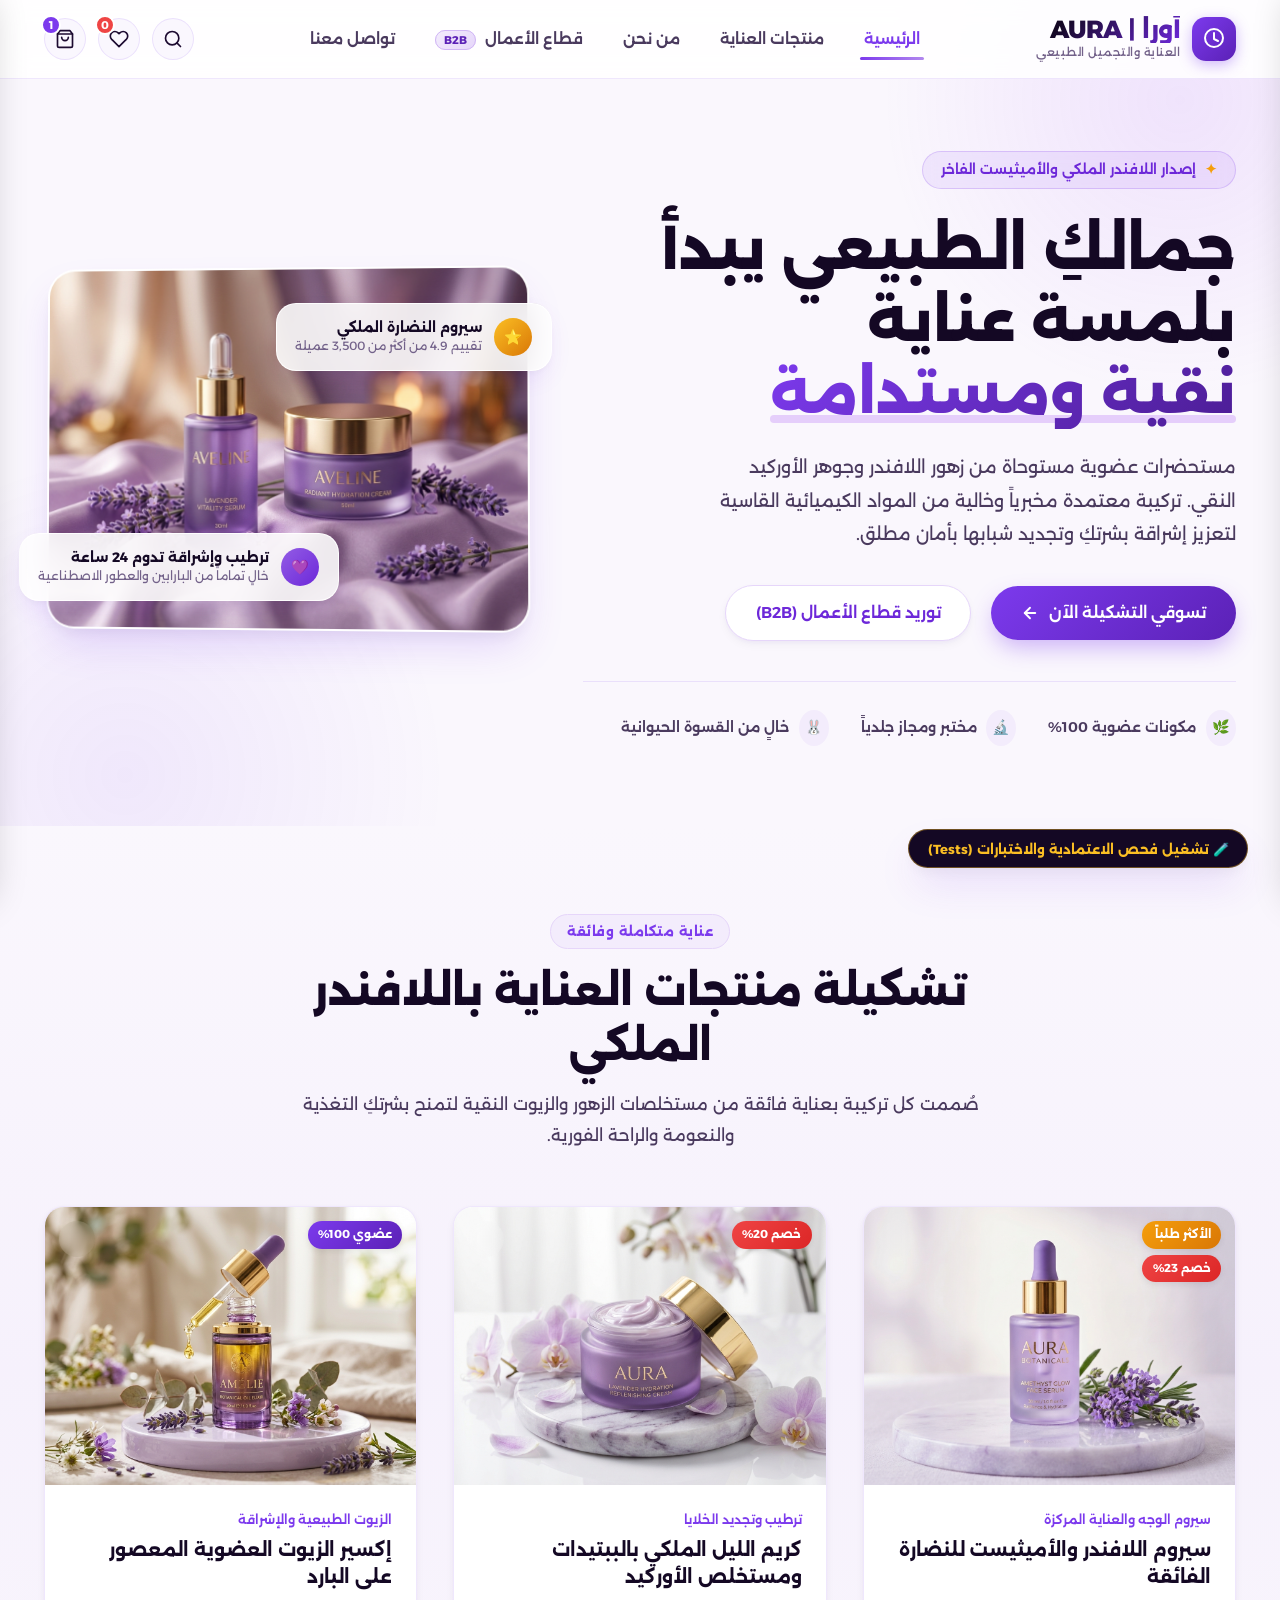
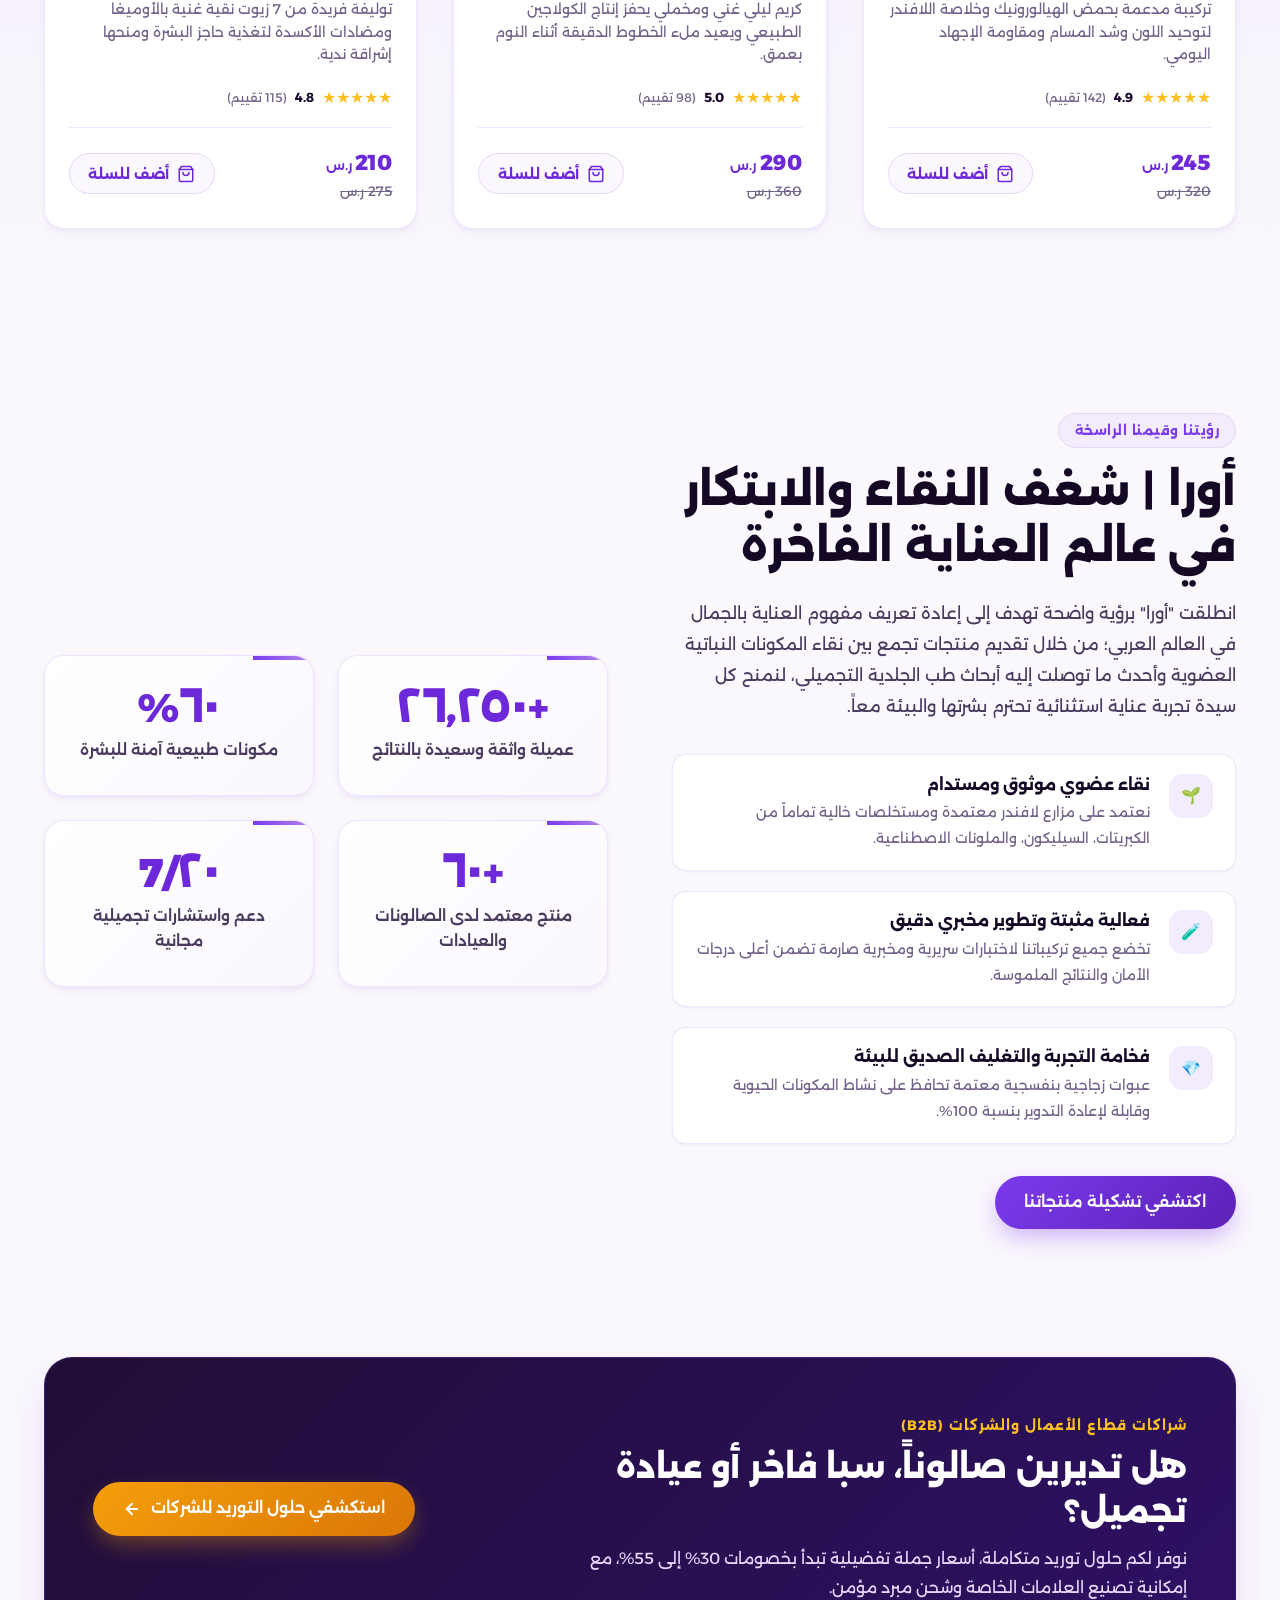
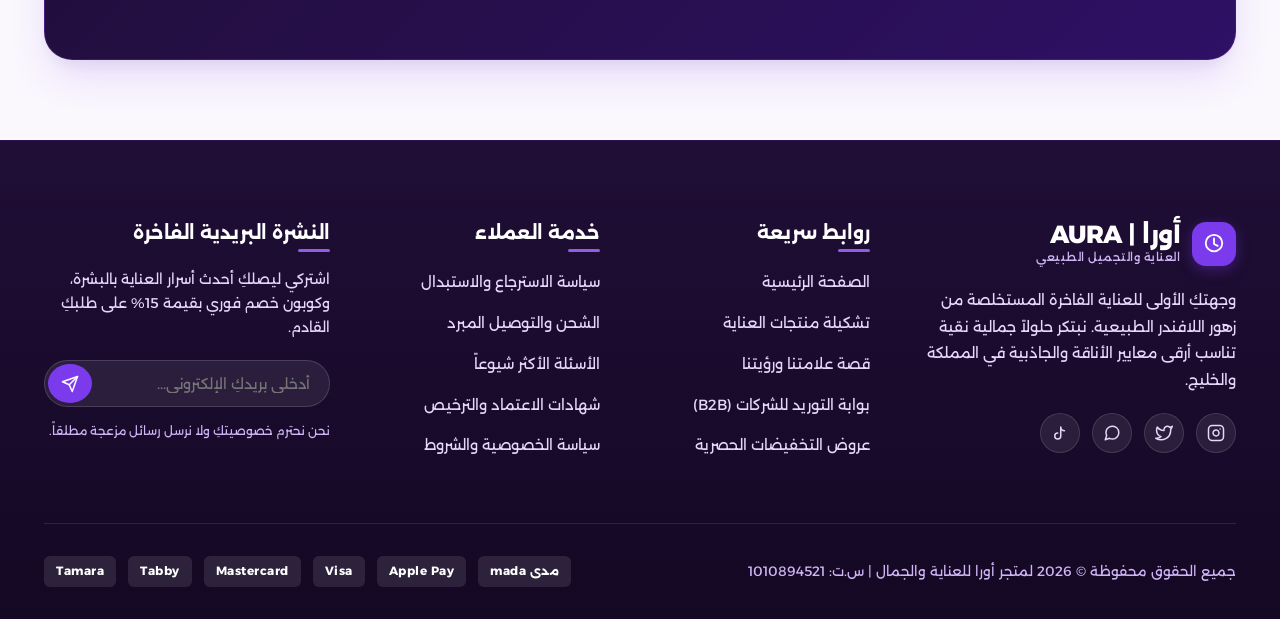
==== commit 12479406: "remive header disciount" ====
--- a/index.html
+++ b/index.html
@@ -1,46 +1,54 @@
 <!DOCTYPE html>
 <html lang="ar" dir="rtl">
+
 <head>
   <meta charset="UTF-8">
   <meta name="viewport" content="width=device-width, initial-scale=1.0">
-  <meta name="description" content="أورا | AURA Beauty & Care - المتجر الرائد لمستحضرات العناية والتجميل الطبيعي واللافندر الفاخر. تركيبات عضوية معتمدة مخبرياً لبشرة أكثر نضارة وحيوية.">
-  <meta name="keywords" content="عناية بالبشرة, متجر تجميل, سيروم اللافندر, كريم الليل, مستحضرات عضوية, منتجات طبيعية, توريد صالونات, B2B">
+  <meta name="description"
+    content="أورا | AURA Beauty & Care - المتجر الرائد لمستحضرات العناية والتجميل الطبيعي واللافندر الفاخر. تركيبات عضوية معتمدة مخبرياً لبشرة أكثر نضارة وحيوية.">
+  <meta name="keywords"
+    content="عناية بالبشرة, متجر تجميل, سيروم اللافندر, كريم الليل, مستحضرات عضوية, منتجات طبيعية, توريد صالونات, B2B">
   <meta name="author" content="أورا للعناية والجمال">
   <title>أورا | AURA Beauty & Care - متجر العناية والتجميل الطبيعي الفاخر</title>
 
   <!-- أيقونة الموقع المفضلة (Favicon) -->
-  <link rel="icon" type="image/svg+xml" href="data:image/svg+xml,<svg xmlns='http://www.w3.org/2000/svg' viewBox='0 0 24 24' fill='%237C3AED'><path d='M12 2C6.48 2 2 6.48 2 12s4.48 10 10 10 10-4.48 10-10S17.52 2 12 2zm-1 14.5v-9l6 4.5-6 4.5z'/></svg>">
+  <link rel="icon" type="image/svg+xml"
+    href="data:image/svg+xml,<svg xmlns='http://www.w3.org/2000/svg' viewBox='0 0 24 24' fill='%237C3AED'><path d='M12 2C6.48 2 2 6.48 2 12s4.48 10 10 10 10-4.48 10-10S17.52 2 12 2zm-1 14.5v-9l6 4.5-6 4.5z'/></svg>">
 
   <!-- الخطوط الرسمية والتنسيقات -->
   <link rel="preconnect" href="https://fonts.googleapis.com">
   <link rel="preconnect" href="https://fonts.gstatic.com" crossorigin>
-  <link href="https://fonts.googleapis.com/css2?family=Alexandria:wght@300;400;500;600;700;800;900&family=Cairo:wght@400;600;700;900&display=swap" rel="stylesheet">
-  
+  <link
+    href="https://fonts.googleapis.com/css2?family=Alexandria:wght@300;400;500;600;700;800;900&family=Cairo:wght@400;600;700;900&display=swap"
+    rel="stylesheet">
+
   <link rel="stylesheet" href="css/style.css">
 </head>
+
 <body>
 
   <!-- شريط التنبيه عند انقطاع الاتصال بالإنترنت -->
-  <div class="offline-banner" id="offline-banner" role="alert">
+  <!-- <div class="offline-banner" id="offline-banner" role="alert">
     <span>⚠️ تنبيه: انقطع الاتصال بالإنترنت. يجري العمل في وضع عدم الاتصال (Offline Mode).</span>
-  </div>
+  </div> -->
 
   <!-- شريط الإعلانات الترويجي العلوي -->
-  <div class="announcement-bar" role="region" aria-label="شريط الإعلانات والعروض">
+  <!-- <div class="announcement-bar" role="region" aria-label="شريط الإعلانات والعروض">
     <span>
       ✨ شحن مجاني لكافة طلبات المملكة التي تتجاوز 300 ر.س | استخدمي كود <strong>AURA15</strong> لخصم 15% على أول طلب
     </span>
     <a href="#products" class="announcement-link">تسوقي الآن</a>
-  </div>
+  </div> -->
 
   <!-- شريط التنقل العلوي الثابت (Fixed / Sticky Header) -->
   <header class="site-header" id="site-header">
     <div class="container nav-container">
-      
+
       <!-- شعار المتجر والهوية البصرية -->
       <a href="index.html" class="brand-logo" aria-label="أورا - الصفحة الرئيسية">
         <div class="brand-icon-wrapper" aria-hidden="true">
-          <svg width="24" height="24" viewBox="0 0 24 24" fill="none" stroke="currentColor" stroke-width="2" stroke-linecap="round" stroke-linejoin="round">
+          <svg width="24" height="24" viewBox="0 0 24 24" fill="none" stroke="currentColor" stroke-width="2"
+            stroke-linecap="round" stroke-linejoin="round">
             <path d="M12 2a9 9 0 0 0-9 9c0 4.97 4.03 9 9 9s9-4.03 9-9a9 9 0 0 0-9-9z"></path>
             <path d="M12 6v6l4 2"></path>
           </svg>
@@ -66,7 +74,8 @@
       <div class="nav-actions">
         <!-- زر البحث السريع -->
         <button class="action-btn" id="search-trigger" aria-label="البحث عن منتج" title="بحث">
-          <svg width="20" height="20" viewBox="0 0 24 24" fill="none" stroke="currentColor" stroke-width="2" stroke-linecap="round" stroke-linejoin="round">
+          <svg width="20" height="20" viewBox="0 0 24 24" fill="none" stroke="currentColor" stroke-width="2"
+            stroke-linecap="round" stroke-linejoin="round">
             <circle cx="11" cy="11" r="8"></circle>
             <line x1="21" y1="21" x2="16.65" y2="16.65"></line>
           </svg>
@@ -74,15 +83,19 @@
 
         <!-- زر المفضلة التفاعلي مع العداد المباشر -->
         <button class="action-btn" id="wishlist-trigger" aria-label="عرض قائمة الرغبات والمفضلة" title="المفضلة">
-          <svg width="20" height="20" viewBox="0 0 24 24" fill="none" stroke="currentColor" stroke-width="2" stroke-linecap="round" stroke-linejoin="round">
-            <path d="M20.84 4.61a5.5 5.5 0 0 0-7.78 0L12 5.67l-1.06-1.06a5.5 5.5 0 0 0-7.78 7.78l1.06 1.06L12 21.23l7.78-7.78 1.06-1.06a5.5 5.5 0 0 0 0-7.78z"></path>
+          <svg width="20" height="20" viewBox="0 0 24 24" fill="none" stroke="currentColor" stroke-width="2"
+            stroke-linecap="round" stroke-linejoin="round">
+            <path
+              d="M20.84 4.61a5.5 5.5 0 0 0-7.78 0L12 5.67l-1.06-1.06a5.5 5.5 0 0 0-7.78 7.78l1.06 1.06L12 21.23l7.78-7.78 1.06-1.06a5.5 5.5 0 0 0 0-7.78z">
+            </path>
           </svg>
           <span class="wishlist-count" id="wishlist-count" aria-live="polite">0</span>
         </button>
 
         <!-- زر سلة التسوق التفاعلي -->
         <button class="action-btn" id="cart-trigger" aria-label="فتح سلة التسوق" title="سلة التسوق">
-          <svg width="20" height="20" viewBox="0 0 24 24" fill="none" stroke="currentColor" stroke-width="2" stroke-linecap="round" stroke-linejoin="round">
+          <svg width="20" height="20" viewBox="0 0 24 24" fill="none" stroke="currentColor" stroke-width="2"
+            stroke-linecap="round" stroke-linejoin="round">
             <path d="M6 2L3 6v14a2 2 0 0 0 2 2h14a2 2 0 0 0 2-2V6l-3-4z"></path>
             <line x1="3" y1="6" x2="21" y2="6"></line>
             <path d="M16 10a4 4 0 0 1-8 0"></path>
@@ -105,7 +118,7 @@
     <!-- القسم الرئيسي (Hero Header) الجذاب والحيوي -->
     <section class="hero-section" aria-labelledby="hero-heading">
       <div class="container hero-grid">
-        
+
         <!-- النصوص والنداء للإجراء (CTA) -->
         <div class="hero-content">
           <div class="hero-badge-pill">
@@ -118,13 +131,15 @@
           </h1>
 
           <p class="hero-description">
-            مستحضرات عضوية مستوحاة من زهور اللافندر وجوهر الأوركيد النقي. تركيبة معتمدة مخبرياً وخالية من المواد الكيميائية القاسية لتعزيز إشراقة بشرتكِ وتجديد شبابها بأمان مطلق.
+            مستحضرات عضوية مستوحاة من زهور اللافندر وجوهر الأوركيد النقي. تركيبة معتمدة مخبرياً وخالية من المواد
+            الكيميائية القاسية لتعزيز إشراقة بشرتكِ وتجديد شبابها بأمان مطلق.
           </p>
 
           <div class="hero-actions">
             <a href="#products" class="btn btn-primary" id="btn-hero-shop">
               <span>تسوقي التشكيلة الآن</span>
-              <svg width="18" height="18" viewBox="0 0 24 24" fill="none" stroke="currentColor" stroke-width="2.5" stroke-linecap="round" stroke-linejoin="round" aria-hidden="true">
+              <svg width="18" height="18" viewBox="0 0 24 24" fill="none" stroke="currentColor" stroke-width="2.5"
+                stroke-linecap="round" stroke-linejoin="round" aria-hidden="true">
                 <line x1="19" y1="12" x2="5" y2="12"></line>
                 <polyline points="12 19 5 12 12 5"></polyline>
               </svg>
@@ -155,7 +170,8 @@
         <!-- العرض البصري بالهيدر وبطاقات الطفو التفاعلية -->
         <div class="hero-visual-wrapper">
           <div class="hero-main-image-card">
-            <img src="assets/images/hero_beauty.jpg" alt="مجموعة مستحضرات أورا للعناية الفاخرة بزهور اللافندر" width="600" height="450" loading="eager">
+            <img src="assets/images/hero_beauty.jpg" alt="مجموعة مستحضرات أورا للعناية الفاخرة بزهور اللافندر"
+              width="600" height="450" loading="eager">
           </div>
 
           <!-- كرت طافٍ علوي -->
@@ -183,37 +199,44 @@
     <!-- قسم عرض المنتجات (Care Products Showcase Grid - 4:3 Aspect Ratio) -->
     <section class="section-products" id="products" aria-labelledby="products-heading">
       <div class="container">
-        
+
         <header class="section-header">
           <span class="section-tag">عناية متكاملة وفائقة</span>
           <h2 id="products-heading" class="section-title">تشكيلة منتجات العناية باللافندر الملكي</h2>
           <p class="section-subtitle">
-            صُممت كل تركيبة بعناية فائقة من مستخلصات الزهور والزيوت النقية لتمنح بشرتكِ التغذية والنعومة والراحة الفورية.
+            صُممت كل تركيبة بعناية فائقة من مستخلصات الزهور والزيوت النقية لتمنح بشرتكِ التغذية والنعومة والراحة
+            الفورية.
           </p>
         </header>
 
         <!-- شبكة المنتجات (3 كروت تفاعلية بنسبة أبعاد 4:3 وأزرار ARIA) -->
         <div class="products-grid">
-          
+
           <!-- الكرت 1: سيروم اللافندر والأميثيست -->
           <article class="product-card" data-product-id="1">
             <div class="product-image-box">
-              <img src="assets/images/product_serum.jpg" alt="سيروم اللافندر والأميثيست للنضارة الفائقة من أورا" loading="lazy">
-              
+              <img src="assets/images/product_serum.jpg" alt="سيروم اللافندر والأميثيست للنضارة الفائقة من أورا"
+                loading="lazy">
+
               <div class="product-badges">
                 <span class="badge-tag badge-bestseller">الأكثر طلباً</span>
                 <span class="badge-tag badge-discount">خصم 23%</span>
               </div>
 
               <button class="btn-wishlist" aria-label="إضافة سيروم اللافندر إلى المفضلة" title="المفضلة">
-                <svg width="18" height="18" viewBox="0 0 24 24" fill="none" stroke="currentColor" stroke-width="2" stroke-linecap="round" stroke-linejoin="round">
-                  <path d="M20.84 4.61a5.5 5.5 0 0 0-7.78 0L12 5.67l-1.06-1.06a5.5 5.5 0 0 0-7.78 7.78l1.06 1.06L12 21.23l7.78-7.78 1.06-1.06a5.5 5.5 0 0 0 0-7.78z"></path>
+                <svg width="18" height="18" viewBox="0 0 24 24" fill="none" stroke="currentColor" stroke-width="2"
+                  stroke-linecap="round" stroke-linejoin="round">
+                  <path
+                    d="M20.84 4.61a5.5 5.5 0 0 0-7.78 0L12 5.67l-1.06-1.06a5.5 5.5 0 0 0-7.78 7.78l1.06 1.06L12 21.23l7.78-7.78 1.06-1.06a5.5 5.5 0 0 0 0-7.78z">
+                  </path>
                 </svg>
               </button>
 
               <div class="quick-view-overlay">
-                <button class="btn-quick-view" onclick="openQuickView('1')" aria-label="معاينة سريعة لسيروم اللافندر والأميثيست">
-                  <svg width="16" height="16" viewBox="0 0 24 24" fill="none" stroke="currentColor" stroke-width="2" stroke-linecap="round" stroke-linejoin="round">
+                <button class="btn-quick-view" onclick="openQuickView('1')"
+                  aria-label="معاينة سريعة لسيروم اللافندر والأميثيست">
+                  <svg width="16" height="16" viewBox="0 0 24 24" fill="none" stroke="currentColor" stroke-width="2"
+                    stroke-linecap="round" stroke-linejoin="round">
                     <circle cx="11" cy="11" r="8"></circle>
                     <line x1="21" y1="21" x2="16.65" y2="16.65"></line>
                   </svg>
@@ -241,8 +264,10 @@
                   <span class="price-old">320 ر.س</span>
                 </div>
 
-                <button class="btn-add-cart" data-id="1" onclick="addToCart('1')" aria-label="إضافة سيروم اللافندر والأميثيست إلى سلة التسوق بسعر 245 ريال سعودي">
-                  <svg width="18" height="18" viewBox="0 0 24 24" fill="none" stroke="currentColor" stroke-width="2" stroke-linecap="round" stroke-linejoin="round">
+                <button class="btn-add-cart" data-id="1" onclick="addToCart('1')"
+                  aria-label="إضافة سيروم اللافندر والأميثيست إلى سلة التسوق بسعر 245 ريال سعودي">
+                  <svg width="18" height="18" viewBox="0 0 24 24" fill="none" stroke="currentColor" stroke-width="2"
+                    stroke-linecap="round" stroke-linejoin="round">
                     <path d="M6 2L3 6v14a2 2 0 0 0 2 2h14a2 2 0 0 0 2-2V6l-3-4z"></path>
                     <line x1="3" y1="6" x2="21" y2="6"></line>
                     <path d="M16 10a4 4 0 0 1-8 0"></path>
@@ -256,21 +281,27 @@
           <!-- الكرت 2: كريم الليل الملكي بالببتيدات -->
           <article class="product-card" data-product-id="2">
             <div class="product-image-box">
-              <img src="assets/images/product_cream.jpg" alt="كريم الليل الملكي بالببتيدات ومستخلص الأوركيد من أورا" loading="lazy">
-              
+              <img src="assets/images/product_cream.jpg" alt="كريم الليل الملكي بالببتيدات ومستخلص الأوركيد من أورا"
+                loading="lazy">
+
               <div class="product-badges">
                 <span class="badge-tag badge-discount">خصم 20%</span>
               </div>
 
               <button class="btn-wishlist" aria-label="إضافة كريم الليل إلى المفضلة" title="المفضلة">
-                <svg width="18" height="18" viewBox="0 0 24 24" fill="none" stroke="currentColor" stroke-width="2" stroke-linecap="round" stroke-linejoin="round">
-                  <path d="M20.84 4.61a5.5 5.5 0 0 0-7.78 0L12 5.67l-1.06-1.06a5.5 5.5 0 0 0-7.78 7.78l1.06 1.06L12 21.23l7.78-7.78 1.06-1.06a5.5 5.5 0 0 0 0-7.78z"></path>
+                <svg width="18" height="18" viewBox="0 0 24 24" fill="none" stroke="currentColor" stroke-width="2"
+                  stroke-linecap="round" stroke-linejoin="round">
+                  <path
+                    d="M20.84 4.61a5.5 5.5 0 0 0-7.78 0L12 5.67l-1.06-1.06a5.5 5.5 0 0 0-7.78 7.78l1.06 1.06L12 21.23l7.78-7.78 1.06-1.06a5.5 5.5 0 0 0 0-7.78z">
+                  </path>
                 </svg>
               </button>
 
               <div class="quick-view-overlay">
-                <button class="btn-quick-view" onclick="openQuickView('2')" aria-label="معاينة سريعة لكريم الليل الملكي">
-                  <svg width="16" height="16" viewBox="0 0 24 24" fill="none" stroke="currentColor" stroke-width="2" stroke-linecap="round" stroke-linejoin="round">
+                <button class="btn-quick-view" onclick="openQuickView('2')"
+                  aria-label="معاينة سريعة لكريم الليل الملكي">
+                  <svg width="16" height="16" viewBox="0 0 24 24" fill="none" stroke="currentColor" stroke-width="2"
+                    stroke-linecap="round" stroke-linejoin="round">
                     <circle cx="11" cy="11" r="8"></circle>
                     <line x1="21" y1="21" x2="16.65" y2="16.65"></line>
                   </svg>
@@ -298,8 +329,10 @@
                   <span class="price-old">360 ر.س</span>
                 </div>
 
-                <button class="btn-add-cart" data-id="2" onclick="addToCart('2')" aria-label="إضافة كريم الليل الملكي إلى سلة التسوق بسعر 290 ريال سعودي">
-                  <svg width="18" height="18" viewBox="0 0 24 24" fill="none" stroke="currentColor" stroke-width="2" stroke-linecap="round" stroke-linejoin="round">
+                <button class="btn-add-cart" data-id="2" onclick="addToCart('2')"
+                  aria-label="إضافة كريم الليل الملكي إلى سلة التسوق بسعر 290 ريال سعودي">
+                  <svg width="18" height="18" viewBox="0 0 24 24" fill="none" stroke="currentColor" stroke-width="2"
+                    stroke-linecap="round" stroke-linejoin="round">
                     <path d="M6 2L3 6v14a2 2 0 0 0 2 2h14a2 2 0 0 0 2-2V6l-3-4z"></path>
                     <line x1="3" y1="6" x2="21" y2="6"></line>
                     <path d="M16 10a4 4 0 0 1-8 0"></path>
@@ -313,21 +346,27 @@
           <!-- الكرت 3: إكسير الزيوت العضوية -->
           <article class="product-card" data-product-id="3">
             <div class="product-image-box">
-              <img src="assets/images/product_oil.jpg" alt="إكسير الزيوت العضوية المعصور على البارد من أورا" loading="lazy">
-              
+              <img src="assets/images/product_oil.jpg" alt="إكسير الزيوت العضوية المعصور على البارد من أورا"
+                loading="lazy">
+
               <div class="product-badges">
                 <span class="badge-tag badge-organic">عضوي 100%</span>
               </div>
 
               <button class="btn-wishlist" aria-label="إضافة إكسير الزيوت إلى المفضلة" title="المفضلة">
-                <svg width="18" height="18" viewBox="0 0 24 24" fill="none" stroke="currentColor" stroke-width="2" stroke-linecap="round" stroke-linejoin="round">
-                  <path d="M20.84 4.61a5.5 5.5 0 0 0-7.78 0L12 5.67l-1.06-1.06a5.5 5.5 0 0 0-7.78 7.78l1.06 1.06L12 21.23l7.78-7.78 1.06-1.06a5.5 5.5 0 0 0 0-7.78z"></path>
+                <svg width="18" height="18" viewBox="0 0 24 24" fill="none" stroke="currentColor" stroke-width="2"
+                  stroke-linecap="round" stroke-linejoin="round">
+                  <path
+                    d="M20.84 4.61a5.5 5.5 0 0 0-7.78 0L12 5.67l-1.06-1.06a5.5 5.5 0 0 0-7.78 7.78l1.06 1.06L12 21.23l7.78-7.78 1.06-1.06a5.5 5.5 0 0 0 0-7.78z">
+                  </path>
                 </svg>
               </button>
 
               <div class="quick-view-overlay">
-                <button class="btn-quick-view" onclick="openQuickView('3')" aria-label="معاينة سريعة لإكسير الزيوت العضوية">
-                  <svg width="16" height="16" viewBox="0 0 24 24" fill="none" stroke="currentColor" stroke-width="2" stroke-linecap="round" stroke-linejoin="round">
+                <button class="btn-quick-view" onclick="openQuickView('3')"
+                  aria-label="معاينة سريعة لإكسير الزيوت العضوية">
+                  <svg width="16" height="16" viewBox="0 0 24 24" fill="none" stroke="currentColor" stroke-width="2"
+                    stroke-linecap="round" stroke-linejoin="round">
                     <circle cx="11" cy="11" r="8"></circle>
                     <line x1="21" y1="21" x2="16.65" y2="16.65"></line>
                   </svg>
@@ -355,8 +394,10 @@
                   <span class="price-old">275 ر.س</span>
                 </div>
 
-                <button class="btn-add-cart" data-id="3" onclick="addToCart('3')" aria-label="إضافة إكسير الزيوت العضوية إلى سلة التسوق بسعر 210 ريال سعودي">
-                  <svg width="18" height="18" viewBox="0 0 24 24" fill="none" stroke="currentColor" stroke-width="2" stroke-linecap="round" stroke-linejoin="round">
+                <button class="btn-add-cart" data-id="3" onclick="addToCart('3')"
+                  aria-label="إضافة إكسير الزيوت العضوية إلى سلة التسوق بسعر 210 ريال سعودي">
+                  <svg width="18" height="18" viewBox="0 0 24 24" fill="none" stroke="currentColor" stroke-width="2"
+                    stroke-linecap="round" stroke-linejoin="round">
                     <path d="M6 2L3 6v14a2 2 0 0 0 2 2h14a2 2 0 0 0 2-2V6l-3-4z"></path>
                     <line x1="3" y1="6" x2="21" y2="6"></line>
                     <path d="M16 10a4 4 0 0 1-8 0"></path>
@@ -375,14 +416,16 @@
     <!-- قسم من نحن - الرؤية والقيم وإحصاءات الأداء المصغرة (About Us Section) -->
     <section class="section-about" id="about" aria-labelledby="about-heading">
       <div class="container about-grid">
-        
+
         <!-- تفاصيل الرؤية والقيم -->
         <div class="about-content">
           <span class="section-tag">رؤيتنا وقيمنا الراسخة</span>
           <h2 id="about-heading">أورا | شغف النقاء والابتكار في عالم العناية الفاخرة</h2>
-          
+
           <p>
-            انطلقت "أورا" برؤية واضحة تهدف إلى إعادة تعريف مفهوم العناية بالجمال في العالم العربي؛ من خلال تقديم منتجات تجمع بين نقاء المكونات النباتية العضوية وأحدث ما توصلت إليه أبحاث طب الجلدية التجميلي، لنمنح كل سيدة تجربة عناية استثنائية تحترم بشرتها والبيئة معاً.
+            انطلقت "أورا" برؤية واضحة تهدف إلى إعادة تعريف مفهوم العناية بالجمال في العالم العربي؛ من خلال تقديم منتجات
+            تجمع بين نقاء المكونات النباتية العضوية وأحدث ما توصلت إليه أبحاث طب الجلدية التجميلي، لنمنح كل سيدة تجربة
+            عناية استثنائية تحترم بشرتها والبيئة معاً.
           </p>
 
           <!-- قائمة القيم الأساسية -->
@@ -391,7 +434,8 @@
               <div class="value-icon" aria-hidden="true">🌱</div>
               <div class="value-text">
                 <h4>نقاء عضوي موثوق ومستدام</h4>
-                <p>نعتمد على مزارع لافندر معتمدة ومستخلصات خالية تماماً من الكبريتات، السيليكون، والملونات الاصطناعية.</p>
+                <p>نعتمد على مزارع لافندر معتمدة ومستخلصات خالية تماماً من الكبريتات، السيليكون، والملونات الاصطناعية.
+                </p>
               </div>
             </div>
 
@@ -419,7 +463,7 @@
 
         <!-- شبكة الإحصائيات المصغرة التفاعلية الحية -->
         <div class="stats-grid" id="about-stats" role="region" aria-label="إحصائيات إنجازات المتجر">
-          
+
           <div class="stat-box">
             <div class="stat-number" data-target="50000" data-prefix="+">+50,000</div>
             <div class="stat-label">عميلة واثقة وسعيدة بالنتائج</div>
@@ -447,15 +491,22 @@
 
     <!-- شريط ترويجي للانتقال لقطاع الأعمال B2B -->
     <section class="container" style="margin-block: 2rem 5rem;">
-      <div style="background: linear-gradient(135deg, var(--dark-900) 0%, var(--purple-950) 100%); border-radius: var(--radius-xl); padding: 3.5rem 3rem; color: #fff; display: flex; align-items: center; justify-content: space-between; flex-wrap: wrap; gap: 2rem; box-shadow: var(--shadow-lg); border: 1px solid rgba(168, 85, 247, 0.2);">
+      <div
+        style="background: linear-gradient(135deg, var(--dark-900) 0%, var(--purple-950) 100%); border-radius: var(--radius-xl); padding: 3.5rem 3rem; color: #fff; display: flex; align-items: center; justify-content: space-between; flex-wrap: wrap; gap: 2rem; box-shadow: var(--shadow-lg); border: 1px solid rgba(168, 85, 247, 0.2);">
         <div style="max-width: 620px;">
-          <span style="color: var(--gold-400); font-size: 0.85rem; font-weight: 700; letter-spacing: 1px; display: block; margin-bottom: 0.5rem;">شراكات قطاع الأعمال والشركات (B2B)</span>
-          <h2 style="color: #fff; font-size: clamp(1.6rem, 2.5vw, 2.2rem); font-weight: 800; margin-bottom: 0.85rem;">هل تديرين صالوناً، سبا فاخر أو عيادة تجميل؟</h2>
-          <p style="color: var(--purple-200); font-size: 1rem; line-height: 1.8;">نوفر لكم حلول توريد متكاملة، أسعار جملة تفضيلية تبدأ بخصومات 30% إلى 55%، مع إمكانية تصنيع العلامات الخاصة وشحن مبرد مؤمن.</p>
-        </div>
-        <a href="b2b.html" class="btn btn-primary" style="background: linear-gradient(135deg, var(--gold-500), var(--gold-600)); color: #fff; box-shadow: 0 10px 25px -4px rgba(245, 158, 11, 0.4);">
+          <span
+            style="color: var(--gold-400); font-size: 0.85rem; font-weight: 700; letter-spacing: 1px; display: block; margin-bottom: 0.5rem;">شراكات
+            قطاع الأعمال والشركات (B2B)</span>
+          <h2 style="color: #fff; font-size: clamp(1.6rem, 2.5vw, 2.2rem); font-weight: 800; margin-bottom: 0.85rem;">هل
+            تديرين صالوناً، سبا فاخر أو عيادة تجميل؟</h2>
+          <p style="color: var(--purple-200); font-size: 1rem; line-height: 1.8;">نوفر لكم حلول توريد متكاملة، أسعار
+            جملة تفضيلية تبدأ بخصومات 30% إلى 55%، مع إمكانية تصنيع العلامات الخاصة وشحن مبرد مؤمن.</p>
+        </div>
+        <a href="b2b.html" class="btn btn-primary"
+          style="background: linear-gradient(135deg, var(--gold-500), var(--gold-600)); color: #fff; box-shadow: 0 10px 25px -4px rgba(245, 158, 11, 0.4);">
           <span>استكشفي حلول التوريد للشركات</span>
-          <svg width="18" height="18" viewBox="0 0 24 24" fill="none" stroke="currentColor" stroke-width="2.5" stroke-linecap="round" stroke-linejoin="round">
+          <svg width="18" height="18" viewBox="0 0 24 24" fill="none" stroke="currentColor" stroke-width="2.5"
+            stroke-linecap="round" stroke-linejoin="round">
             <line x1="19" y1="12" x2="5" y2="12"></line>
             <polyline points="12 19 5 12 12 5"></polyline>
           </svg>
@@ -470,7 +521,8 @@
   <aside class="cart-drawer" id="cart-drawer" aria-labelledby="cart-drawer-title" role="dialog" aria-modal="true">
     <div class="cart-header">
       <h3 class="cart-title" id="cart-drawer-title">
-        <svg width="22" height="22" viewBox="0 0 24 24" fill="none" stroke="currentColor" stroke-width="2" stroke-linecap="round" stroke-linejoin="round">
+        <svg width="22" height="22" viewBox="0 0 24 24" fill="none" stroke="currentColor" stroke-width="2"
+          stroke-linecap="round" stroke-linejoin="round">
           <path d="M6 2L3 6v14a2 2 0 0 0 2 2h14a2 2 0 0 0 2-2V6l-3-4z"></path>
           <line x1="3" y1="6" x2="21" y2="6"></line>
           <path d="M16 10a4 4 0 0 1-8 0"></path>
@@ -504,7 +556,8 @@
 
       <button class="btn btn-primary" id="btn-proceed-checkout" style="width: 100%; padding-block: 1rem;">
         <span>متابعة إتمام الطلب الآمن</span>
-        <svg width="18" height="18" viewBox="0 0 24 24" fill="none" stroke="currentColor" stroke-width="2" stroke-linecap="round" stroke-linejoin="round">
+        <svg width="18" height="18" viewBox="0 0 24 24" fill="none" stroke="currentColor" stroke-width="2"
+          stroke-linecap="round" stroke-linejoin="round">
           <line x1="19" y1="12" x2="5" y2="12"></line>
           <polyline points="12 19 5 12 12 5"></polyline>
         </svg>
@@ -518,11 +571,15 @@
 
   <!-- سلة المفضلة الجانبية (Wishlist Drawer) -->
   <div class="cart-drawer-backdrop" id="wishlist-backdrop" aria-hidden="true"></div>
-  <aside class="wishlist-drawer" id="wishlist-drawer" aria-labelledby="wishlist-drawer-title" role="dialog" aria-modal="true">
+  <aside class="wishlist-drawer" id="wishlist-drawer" aria-labelledby="wishlist-drawer-title" role="dialog"
+    aria-modal="true">
     <div class="cart-header">
       <h3 class="cart-title" id="wishlist-drawer-title">
-        <svg width="22" height="22" viewBox="0 0 24 24" fill="none" stroke="currentColor" stroke-width="2" stroke-linecap="round" stroke-linejoin="round" style="color: #EF4444;">
-          <path d="M20.84 4.61a5.5 5.5 0 0 0-7.78 0L12 5.67l-1.06-1.06a5.5 5.5 0 0 0-7.78 7.78l1.06 1.06L12 21.23l7.78-7.78 1.06-1.06a5.5 5.5 0 0 0 0-7.78z"></path>
+        <svg width="22" height="22" viewBox="0 0 24 24" fill="none" stroke="currentColor" stroke-width="2"
+          stroke-linecap="round" stroke-linejoin="round" style="color: #EF4444;">
+          <path
+            d="M20.84 4.61a5.5 5.5 0 0 0-7.78 0L12 5.67l-1.06-1.06a5.5 5.5 0 0 0-7.78 7.78l1.06 1.06L12 21.23l7.78-7.78 1.06-1.06a5.5 5.5 0 0 0 0-7.78z">
+          </path>
         </svg>
         <span>قائمة المفضلة</span>
       </h3>
@@ -542,24 +599,29 @@
 
   <!-- نافذة البحث المباشر الفوري (Live Search Modal) -->
   <div class="search-modal-backdrop" id="search-modal-backdrop" aria-hidden="true">
-    <div class="search-modal-card" id="search-modal" role="dialog" aria-modal="true" aria-labelledby="search-modal-title">
+    <div class="search-modal-card" id="search-modal" role="dialog" aria-modal="true"
+      aria-labelledby="search-modal-title">
       <div class="search-input-header">
-        <svg width="22" height="22" viewBox="0 0 24 24" fill="none" stroke="currentColor" stroke-width="2" stroke-linecap="round" stroke-linejoin="round" style="color: var(--purple-600);">
+        <svg width="22" height="22" viewBox="0 0 24 24" fill="none" stroke="currentColor" stroke-width="2"
+          stroke-linecap="round" stroke-linejoin="round" style="color: var(--purple-600);">
           <circle cx="11" cy="11" r="8"></circle>
           <line x1="21" y1="21" x2="16.65" y2="16.65"></line>
         </svg>
-        <input type="text" id="live-search-input" class="search-input-field" placeholder="ابحثي عن سيروم، كريم ليل، زيوت عضوية، أو مكونات..." aria-label="البحث عن منتج">
+        <input type="text" id="live-search-input" class="search-input-field"
+          placeholder="ابحثي عن سيروم، كريم ليل، زيوت عضوية، أو مكونات..." aria-label="البحث عن منتج">
         <button class="btn-close-drawer" id="close-search-btn" aria-label="إغلاق البحث">✕</button>
       </div>
       <div class="search-results-box" id="search-results-box">
-        <p style="text-align: center; color: var(--text-muted); padding: 2rem;">اكتبي كلمة البحث لتظهر النتائج فوراً...</p>
+        <p style="text-align: center; color: var(--text-muted); padding: 2rem;">اكتبي كلمة البحث لتظهر النتائج فوراً...
+        </p>
       </div>
     </div>
   </div>
 
   <!-- نافذة إتمام الطلب والدفع الآمن المتكاملة (Checkout & Payment Gateway Modal) -->
   <div class="checkout-modal-backdrop" id="checkout-backdrop" aria-hidden="true">
-    <div class="checkout-modal-card" id="checkout-modal" role="dialog" aria-modal="true" aria-labelledby="checkout-modal-title">
+    <div class="checkout-modal-card" id="checkout-modal" role="dialog" aria-modal="true"
+      aria-labelledby="checkout-modal-title">
       <div class="checkout-header">
         <h3 id="checkout-modal-title" style="font-size: 1.3rem; font-weight: 800; color: var(--dark-950);">
           إتمام الطلب والدفع الآمن 🔒
@@ -599,16 +661,19 @@
       <div class="test-runner-header">
         <div style="display: flex; align-items: center; gap: 0.6rem;">
           <span style="font-size: 1.3rem;">🧪</span>
-          <h3 style="color: #fff; font-size: 1.15rem; font-weight: 800;">حزمة الاختبارات الآلية الشاملة (AURA Test Suite)</h3>
-        </div>
-        <button class="btn-close-drawer" id="close-tests-btn" style="background: rgba(255,255,255,0.1); color: #fff;" aria-label="إغلاق لوحة الاختبارات">✕</button>
+          <h3 style="color: #fff; font-size: 1.15rem; font-weight: 800;">حزمة الاختبارات الآلية الشاملة (AURA Test
+            Suite)</h3>
+        </div>
+        <button class="btn-close-drawer" id="close-tests-btn" style="background: rgba(255,255,255,0.1); color: #fff;"
+          aria-label="إغلاق لوحة الاختبارات">✕</button>
       </div>
 
       <div class="test-results-list" id="test-results-container">
         <!-- يتم توليد نتائج الاختبارات آلياً -->
       </div>
 
-      <div style="padding: 1.25rem 1.75rem; background: var(--bg-surface-alt); border-top: 1px solid var(--border-subtle); display: flex; justify-content: space-between; align-items: center;">
+      <div
+        style="padding: 1.25rem 1.75rem; background: var(--bg-surface-alt); border-top: 1px solid var(--border-subtle); display: flex; justify-content: space-between; align-items: center;">
         <span id="test-suite-summary" style="font-weight: 700; color: var(--text-main);">جاري التحضير...</span>
         <button class="btn btn-primary" id="btn-rerun-tests" style="padding: 0.5rem 1.25rem; font-size: 0.85rem;">
           إعادة تشغيل الاختبارات
@@ -621,35 +686,43 @@
   <div class="modal-backdrop" id="quick-view-backdrop" aria-hidden="true">
     <div class="modal-card" id="quick-view-modal" role="dialog" aria-modal="true" aria-labelledby="modal-title">
       <button class="btn-close-modal" id="close-modal-btn" aria-label="إغلاق نافذة المعاينة السريعة">✕</button>
-      
+
       <div class="modal-content-grid">
         <div class="modal-img-box">
           <img id="modal-img" src="" alt="">
         </div>
 
         <div class="modal-details">
-          <span class="product-category" id="modal-category" style="font-size: 0.85rem; margin-bottom: 0.5rem; display: block;"></span>
-          <h3 id="modal-title" style="font-size: 1.45rem; font-weight: 800; margin-bottom: 0.75rem; color: var(--dark-950);"></h3>
-          
+          <span class="product-category" id="modal-category"
+            style="font-size: 0.85rem; margin-bottom: 0.5rem; display: block;"></span>
+          <h3 id="modal-title"
+            style="font-size: 1.45rem; font-weight: 800; margin-bottom: 0.75rem; color: var(--dark-950);"></h3>
+
           <div style="display: flex; align-items: baseline; gap: 0.8rem; margin-bottom: 1.25rem;">
             <span id="modal-price" style="font-size: 1.6rem; font-weight: 900; color: var(--purple-700);"></span>
-            <span id="modal-old-price" style="font-size: 1rem; color: var(--text-muted); text-decoration: line-through;"></span>
-          </div>
-
-          <p id="modal-desc" style="font-size: 0.95rem; color: var(--text-secondary); line-height: 1.75; margin-bottom: 1.25rem;"></p>
-
-          <div style="background: var(--purple-50); padding: 1rem; border-radius: var(--radius-md); margin-bottom: 1rem; border: 1px solid var(--purple-200);">
-            <h4 style="font-size: 0.88rem; font-weight: 700; color: var(--purple-800); margin-bottom: 0.3rem;">المكونات الفعالة:</h4>
+            <span id="modal-old-price"
+              style="font-size: 1rem; color: var(--text-muted); text-decoration: line-through;"></span>
+          </div>
+
+          <p id="modal-desc"
+            style="font-size: 0.95rem; color: var(--text-secondary); line-height: 1.75; margin-bottom: 1.25rem;"></p>
+
+          <div
+            style="background: var(--purple-50); padding: 1rem; border-radius: var(--radius-md); margin-bottom: 1rem; border: 1px solid var(--purple-200);">
+            <h4 style="font-size: 0.88rem; font-weight: 700; color: var(--purple-800); margin-bottom: 0.3rem;">المكونات
+              الفعالة:</h4>
             <p id="modal-ingredients" style="font-size: 0.82rem; color: var(--text-secondary);"></p>
           </div>
 
           <div style="margin-bottom: 1.5rem;">
-            <h4 style="font-size: 0.88rem; font-weight: 700; color: var(--dark-900); margin-bottom: 0.3rem;">طريقة الاستخدام:</h4>
+            <h4 style="font-size: 0.88rem; font-weight: 700; color: var(--dark-900); margin-bottom: 0.3rem;">طريقة
+              الاستخدام:</h4>
             <p id="modal-usage" style="font-size: 0.82rem; color: var(--text-muted);"></p>
           </div>
 
           <button class="btn btn-primary" id="modal-add-btn" style="width: 100%; padding-block: 0.9rem;">
-            <svg width="18" height="18" viewBox="0 0 24 24" fill="none" stroke="currentColor" stroke-width="2" stroke-linecap="round" stroke-linejoin="round">
+            <svg width="18" height="18" viewBox="0 0 24 24" fill="none" stroke="currentColor" stroke-width="2"
+              stroke-linecap="round" stroke-linejoin="round">
               <path d="M6 2L3 6v14a2 2 0 0 0 2 2h14a2 2 0 0 0 2-2V6l-3-4z"></path>
               <line x1="3" y1="6" x2="21" y2="6"></line>
               <path d="M16 10a4 4 0 0 1-8 0"></path>
@@ -665,46 +738,57 @@
   <footer class="site-footer" id="contact" role="contentinfo">
     <div class="container">
       <div class="footer-top-grid">
-        
+
         <!-- معلومات المتجر والهوية -->
         <div class="footer-brand">
           <div class="brand-logo" style="margin-bottom: 0.5rem;">
             <div class="brand-icon-wrapper" style="background: var(--purple-600);" aria-hidden="true">
-              <svg width="22" height="22" viewBox="0 0 24 24" fill="none" stroke="currentColor" stroke-width="2" stroke-linecap="round" stroke-linejoin="round">
+              <svg width="22" height="22" viewBox="0 0 24 24" fill="none" stroke="currentColor" stroke-width="2"
+                stroke-linecap="round" stroke-linejoin="round">
                 <path d="M12 2a9 9 0 0 0-9 9c0 4.97 4.03 9 9 9s9-4.03 9-9a9 9 0 0 0-9-9z"></path>
                 <path d="M12 6v6l4 2"></path>
               </svg>
             </div>
             <div class="brand-text">
-              <span class="brand-title" style="background: none; -webkit-text-fill-color: #fff; color: #fff;">أورا | AURA</span>
+              <span class="brand-title" style="background: none; -webkit-text-fill-color: #fff; color: #fff;">أورا |
+                AURA</span>
               <span class="brand-tagline" style="color: var(--purple-300);">العناية والتجميل الطبيعي</span>
             </div>
           </div>
 
           <p>
-            وجهتكِ الأولى للعناية الفاخرة المستخلصة من زهور اللافندر الطبيعية. نبتكر حلولاً جمالية نقية تناسب أرقى معايير الأناقة والجاذبية في المملكة والخليج.
+            وجهتكِ الأولى للعناية الفاخرة المستخلصة من زهور اللافندر الطبيعية. نبتكر حلولاً جمالية نقية تناسب أرقى
+            معايير الأناقة والجاذبية في المملكة والخليج.
           </p>
 
           <div class="social-links" aria-label="روابط منصات التواصل الاجتماعي">
             <a href="#" class="social-icon" aria-label="تابعنا على إنستغرام" title="إنستغرام">
-              <svg width="18" height="18" viewBox="0 0 24 24" fill="none" stroke="currentColor" stroke-width="2" stroke-linecap="round" stroke-linejoin="round">
+              <svg width="18" height="18" viewBox="0 0 24 24" fill="none" stroke="currentColor" stroke-width="2"
+                stroke-linecap="round" stroke-linejoin="round">
                 <rect x="2" y="2" width="20" height="20" rx="5" ry="5"></rect>
                 <path d="M16 11.37A4 4 0 1 1 12.63 8 4 4 0 0 1 16 11.37z"></path>
                 <line x1="17.5" y1="6.5" x2="17.51" y2="6.5"></line>
               </svg>
             </a>
             <a href="#" class="social-icon" aria-label="تابعنا على إكس (تويتر سابقاً)" title="منصة إكس">
-              <svg width="18" height="18" viewBox="0 0 24 24" fill="none" stroke="currentColor" stroke-width="2" stroke-linecap="round" stroke-linejoin="round">
-                <path d="M23 3a10.9 10.9 0 0 1-3.14 1.53 4.48 4.48 0 0 0-7.86 3v1A10.66 10.66 0 0 1 3 4s-4 9 5 13a11.64 11.64 0 0 1-7 2c9 5 20 0 20-11.5a4.5 4.5 0 0 0-.08-.83A7.72 7.72 0 0 0 23 3z"></path>
+              <svg width="18" height="18" viewBox="0 0 24 24" fill="none" stroke="currentColor" stroke-width="2"
+                stroke-linecap="round" stroke-linejoin="round">
+                <path
+                  d="M23 3a10.9 10.9 0 0 1-3.14 1.53 4.48 4.48 0 0 0-7.86 3v1A10.66 10.66 0 0 1 3 4s-4 9 5 13a11.64 11.64 0 0 1-7 2c9 5 20 0 20-11.5a4.5 4.5 0 0 0-.08-.83A7.72 7.72 0 0 0 23 3z">
+                </path>
               </svg>
             </a>
             <a href="#" class="social-icon" aria-label="تواصل معنا عبر واتساب" title="واتساب">
-              <svg width="18" height="18" viewBox="0 0 24 24" fill="none" stroke="currentColor" stroke-width="2" stroke-linecap="round" stroke-linejoin="round">
-                <path d="M21 11.5a8.38 8.38 0 0 1-.9 3.8 8.5 8.5 0 0 1-7.6 4.7 8.38 8.38 0 0 1-3.8-.9L3 21l1.9-5.7a8.38 8.38 0 0 1-.9-3.8 8.5 8.5 0 0 1 4.7-7.6 8.38 8.38 0 0 1 3.8-.9h.5a8.48 8.48 0 0 1 8 8v.5z"></path>
+              <svg width="18" height="18" viewBox="0 0 24 24" fill="none" stroke="currentColor" stroke-width="2"
+                stroke-linecap="round" stroke-linejoin="round">
+                <path
+                  d="M21 11.5a8.38 8.38 0 0 1-.9 3.8 8.5 8.5 0 0 1-7.6 4.7 8.38 8.38 0 0 1-3.8-.9L3 21l1.9-5.7a8.38 8.38 0 0 1-.9-3.8 8.5 8.5 0 0 1 4.7-7.6 8.38 8.38 0 0 1 3.8-.9h.5a8.48 8.48 0 0 1 8 8v.5z">
+                </path>
               </svg>
             </a>
             <a href="#" class="social-icon" aria-label="تابعنا على تيك توك" title="تيك توك">
-              <svg width="18" height="18" viewBox="0 0 24 24" fill="none" stroke="currentColor" stroke-width="2" stroke-linecap="round" stroke-linejoin="round">
+              <svg width="18" height="18" viewBox="0 0 24 24" fill="none" stroke="currentColor" stroke-width="2"
+                stroke-linecap="round" stroke-linejoin="round">
                 <path d="M9 12a4 4 0 1 0 4 4V4a5 5 0 0 0 5 5"></path>
               </svg>
             </a>
@@ -744,15 +828,18 @@
 
           <form class="newsletter-form" id="newsletter-form" aria-label="الاشتراك في النشرة البريدية">
             <div class="newsletter-input-group">
-              <input type="email" class="newsletter-input" placeholder="أدخلي بريدكِ الإلكتروني..." required aria-label="عنوان البريد الإلكتروني">
+              <input type="email" class="newsletter-input" placeholder="أدخلي بريدكِ الإلكتروني..." required
+                aria-label="عنوان البريد الإلكتروني">
               <button type="submit" class="newsletter-btn" aria-label="تأكيد الاشتراك">
-                <svg width="18" height="18" viewBox="0 0 24 24" fill="none" stroke="currentColor" stroke-width="2" stroke-linecap="round" stroke-linejoin="round">
+                <svg width="18" height="18" viewBox="0 0 24 24" fill="none" stroke="currentColor" stroke-width="2"
+                  stroke-linecap="round" stroke-linejoin="round">
                   <line x1="22" y1="2" x2="11" y2="13"></line>
                   <polygon points="22 2 15 22 11 13 2 9 22 2"></polygon>
                 </svg>
               </button>
             </div>
-            <span style="font-size: 0.75rem; color: var(--purple-300);">نحن نحترم خصوصيتكِ ولا نرسل رسائل مزعجة مطلقاً.</span>
+            <span style="font-size: 0.75rem; color: var(--purple-300);">نحن نحترم خصوصيتكِ ولا نرسل رسائل مزعجة
+              مطلقاً.</span>
           </form>
         </div>
 
@@ -779,4 +866,5 @@
   <!-- السكربت التفاعلي -->
   <script src="js/main.js"></script>
 </body>
-</html>
+
+</html>
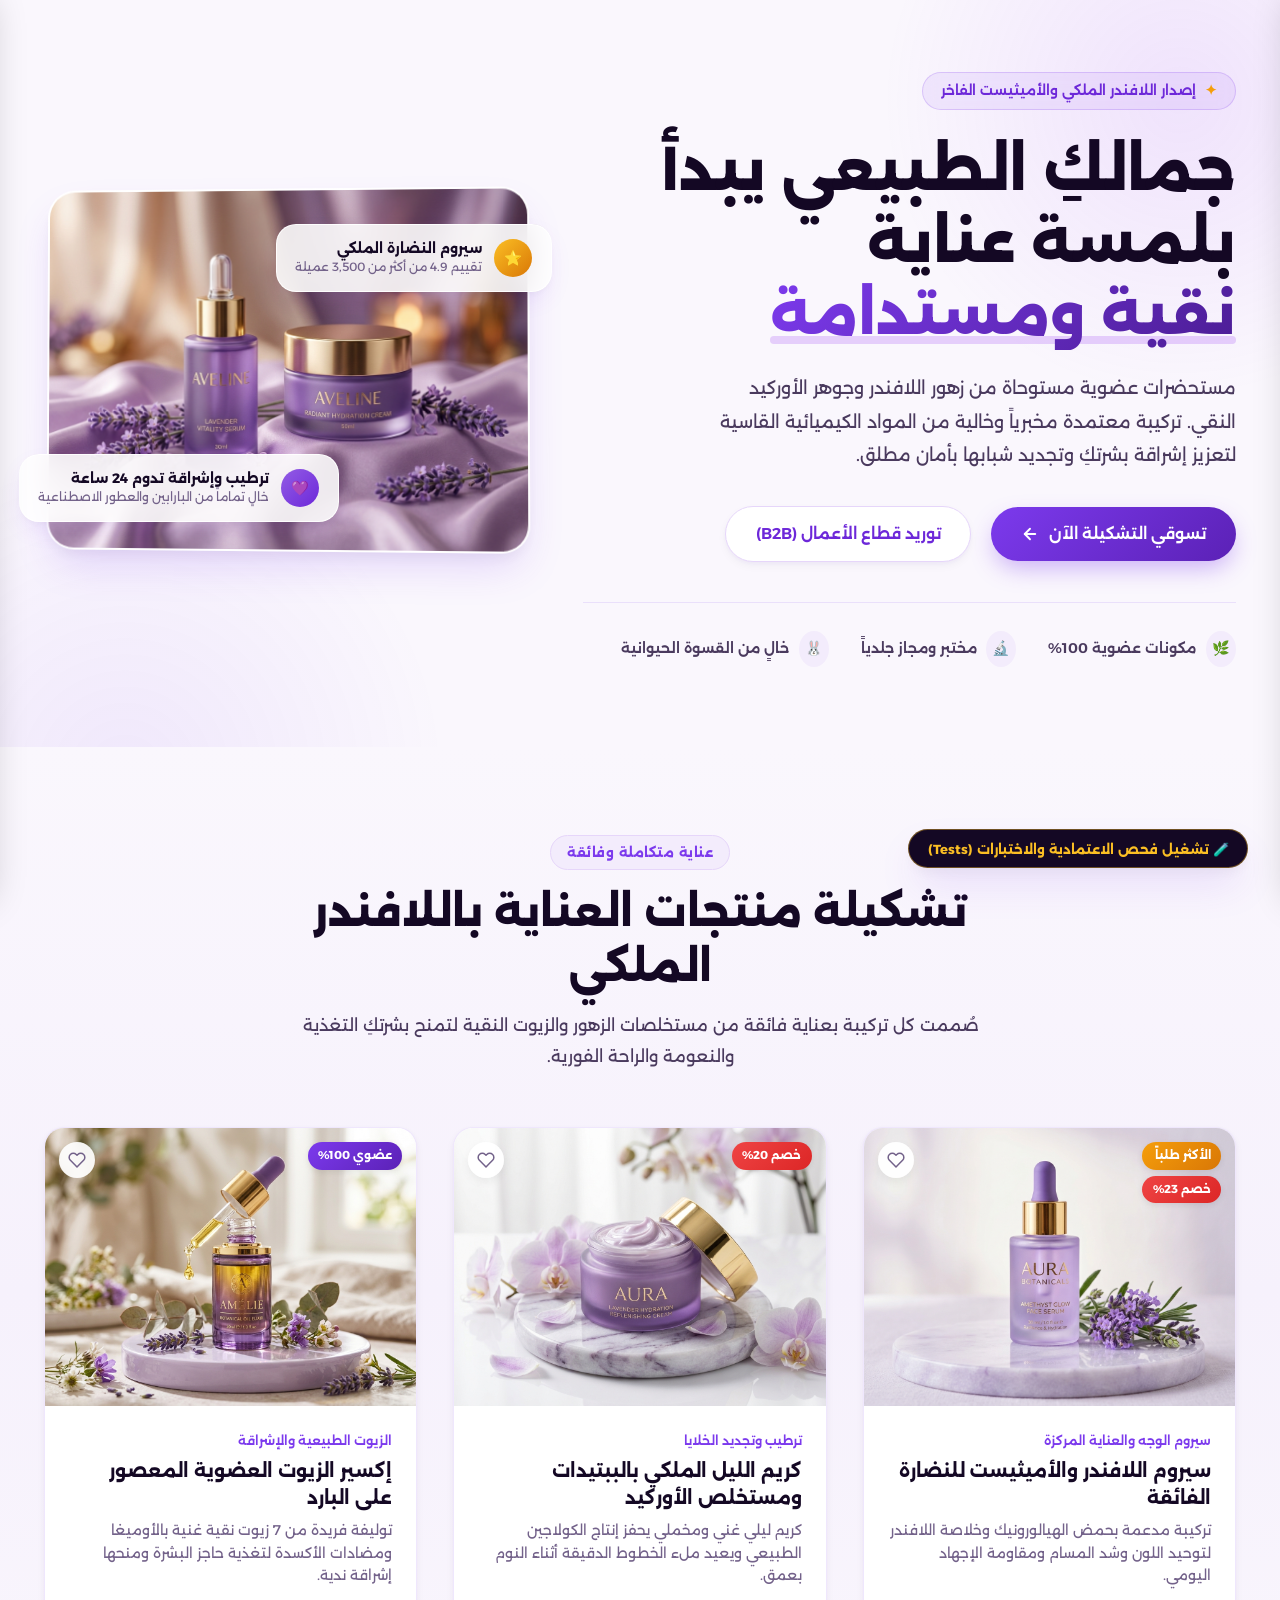
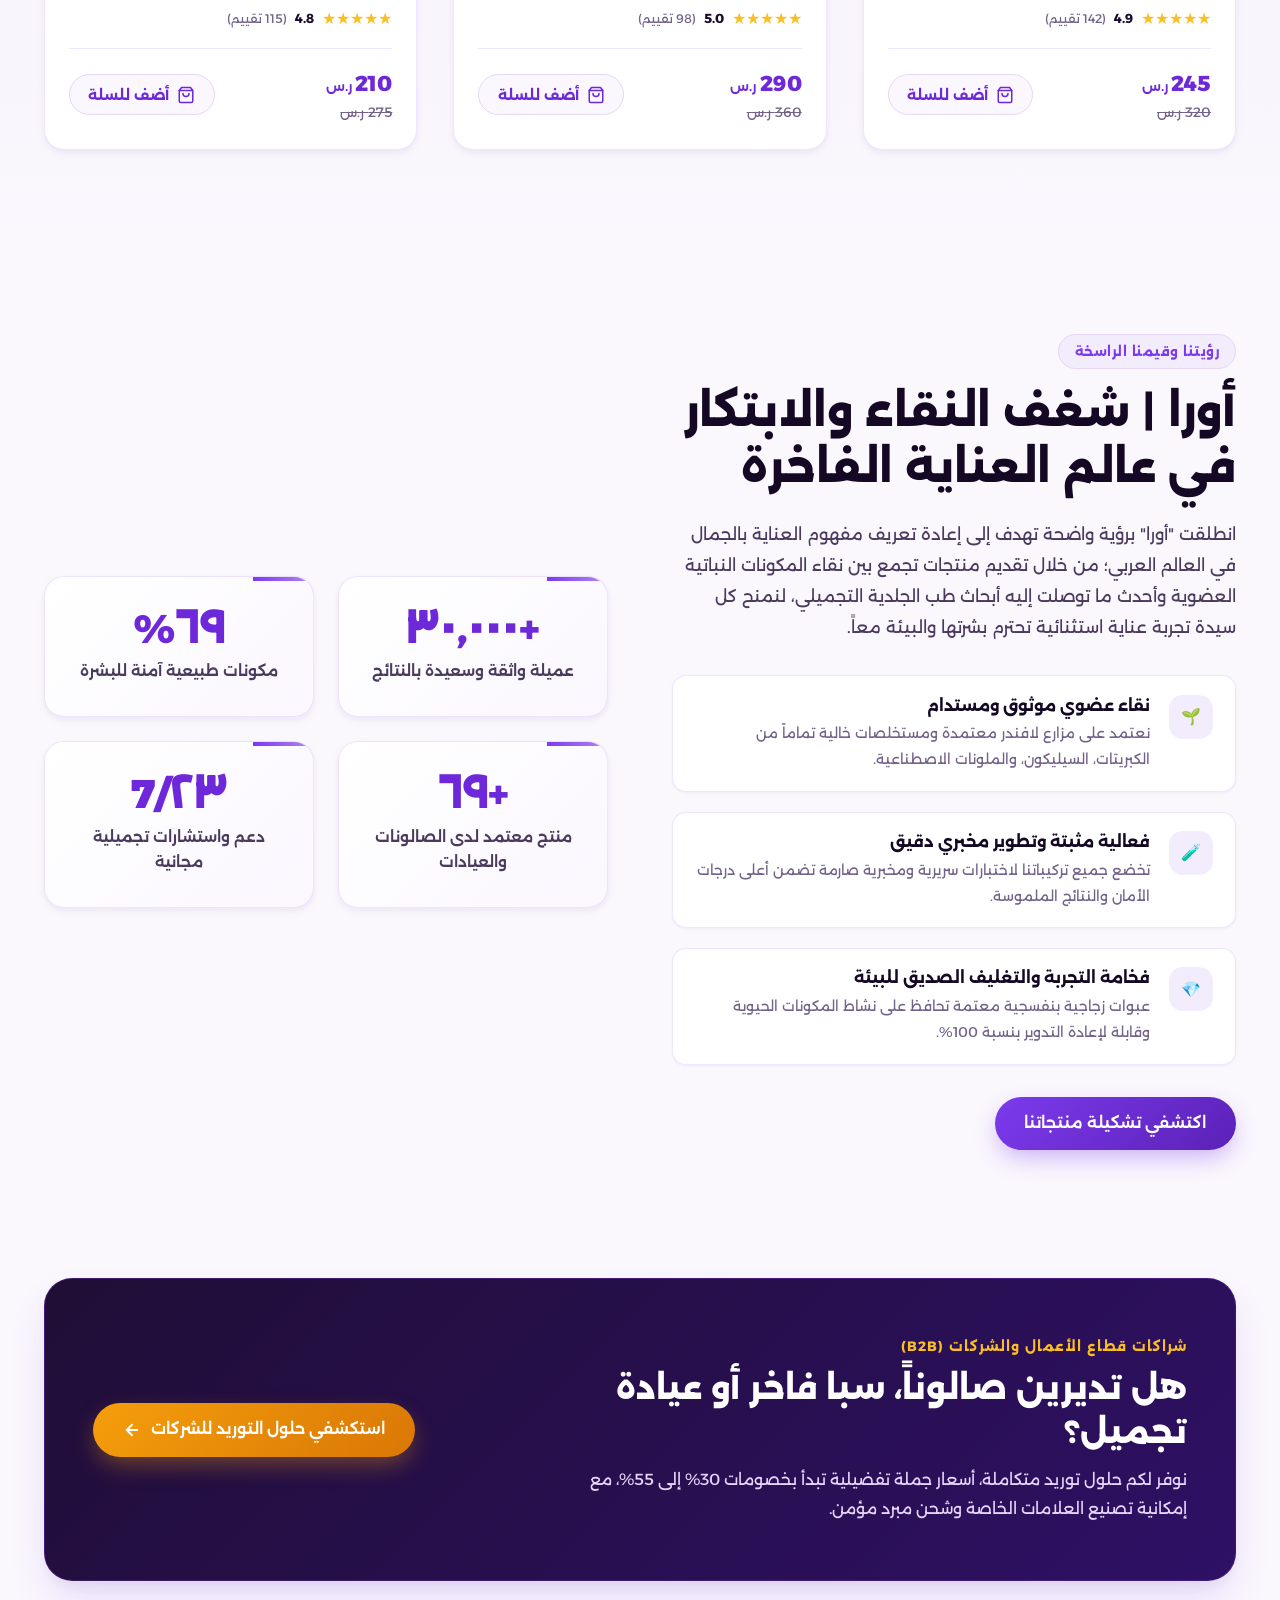
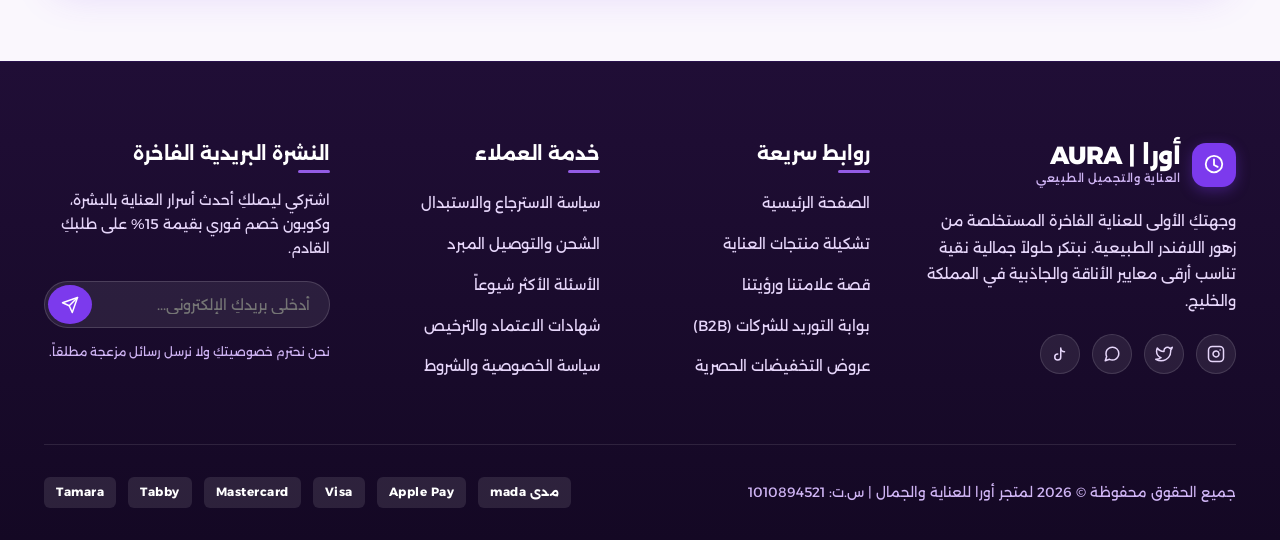
==== commit 2e89d209: "edite header" ====
--- a/index.html
+++ b/index.html
@@ -41,10 +41,9 @@
   </div> -->
 
   <!-- شريط التنقل العلوي الثابت (Fixed / Sticky Header) -->
-  <header class="site-header" id="site-header">
+  <!-- <header class="site-header" id="site-header">
     <div class="container nav-container">
 
-      <!-- شعار المتجر والهوية البصرية -->
       <a href="index.html" class="brand-logo" aria-label="أورا - الصفحة الرئيسية">
         <div class="brand-icon-wrapper" aria-hidden="true">
           <svg width="24" height="24" viewBox="0 0 24 24" fill="none" stroke="currentColor" stroke-width="2"
@@ -59,7 +58,6 @@
         </div>
       </a>
 
-      <!-- روابط التنقل الأساسية -->
       <nav class="nav-links" id="nav-links" aria-label="القائمة الرئيسية">
         <a href="index.html" class="nav-link active">الرئيسية</a>
         <a href="#products" class="nav-link">منتجات العناية</a>
@@ -70,9 +68,7 @@
         <a href="#contact" class="nav-link">تواصل معنا</a>
       </nav>
 
-      <!-- إجراءات الهيدر (البحث، المفضلة، وسلة التسوق) -->
       <div class="nav-actions">
-        <!-- زر البحث السريع -->
         <button class="action-btn" id="search-trigger" aria-label="البحث عن منتج" title="بحث">
           <svg width="20" height="20" viewBox="0 0 24 24" fill="none" stroke="currentColor" stroke-width="2"
             stroke-linecap="round" stroke-linejoin="round">
@@ -81,7 +77,6 @@
           </svg>
         </button>
 
-        <!-- زر المفضلة التفاعلي مع العداد المباشر -->
         <button class="action-btn" id="wishlist-trigger" aria-label="عرض قائمة الرغبات والمفضلة" title="المفضلة">
           <svg width="20" height="20" viewBox="0 0 24 24" fill="none" stroke="currentColor" stroke-width="2"
             stroke-linecap="round" stroke-linejoin="round">
@@ -92,7 +87,6 @@
           <span class="wishlist-count" id="wishlist-count" aria-live="polite">0</span>
         </button>
 
-        <!-- زر سلة التسوق التفاعلي -->
         <button class="action-btn" id="cart-trigger" aria-label="فتح سلة التسوق" title="سلة التسوق">
           <svg width="20" height="20" viewBox="0 0 24 24" fill="none" stroke="currentColor" stroke-width="2"
             stroke-linecap="round" stroke-linejoin="round">
@@ -103,7 +97,6 @@
           <span class="cart-count" id="cart-count" aria-live="polite">1</span>
         </button>
 
-        <!-- زر القائمة للجوال -->
         <button class="menu-toggle" id="menu-toggle" aria-label="فتح قائمة التصفح" aria-expanded="false">
           <span></span>
           <span></span>
@@ -112,7 +105,7 @@
       </div>
 
     </div>
-  </header>
+  </header> -->
 
   <main>
     <!-- القسم الرئيسي (Hero Header) الجذاب والحيوي -->
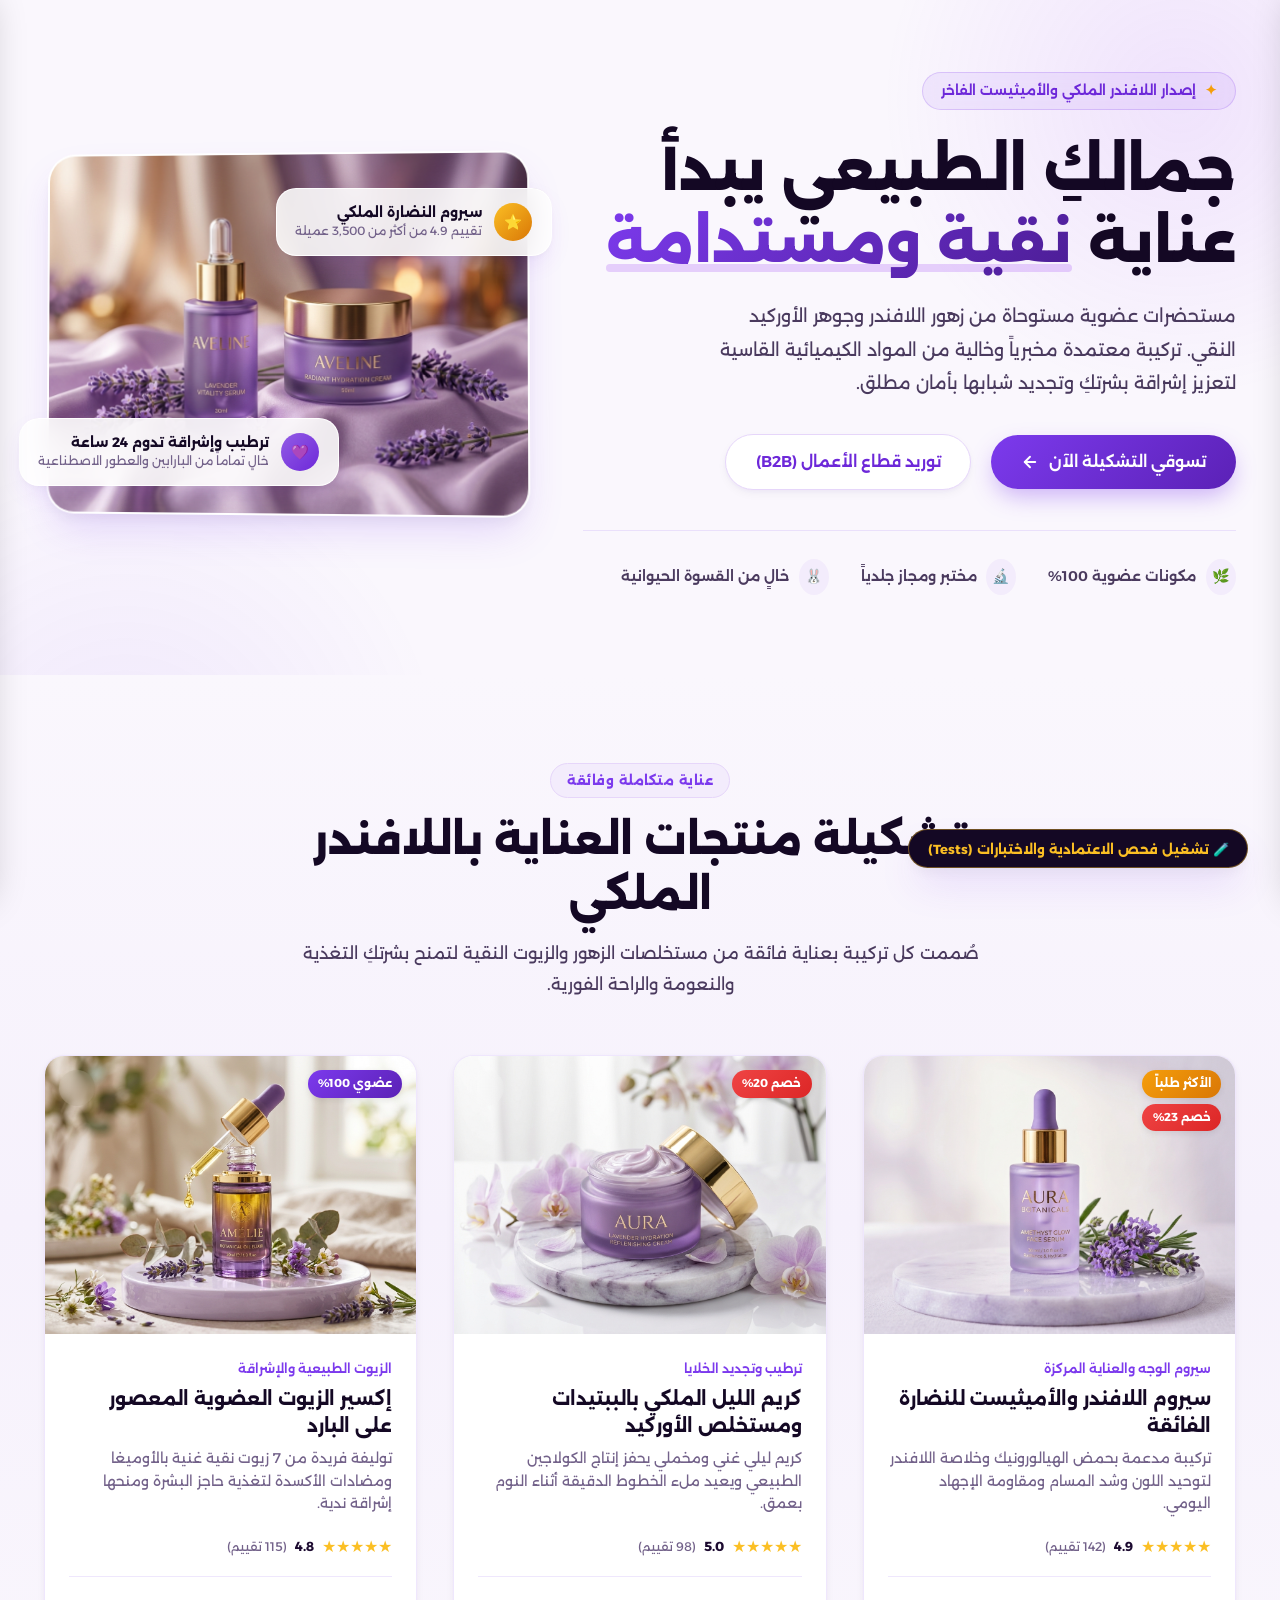
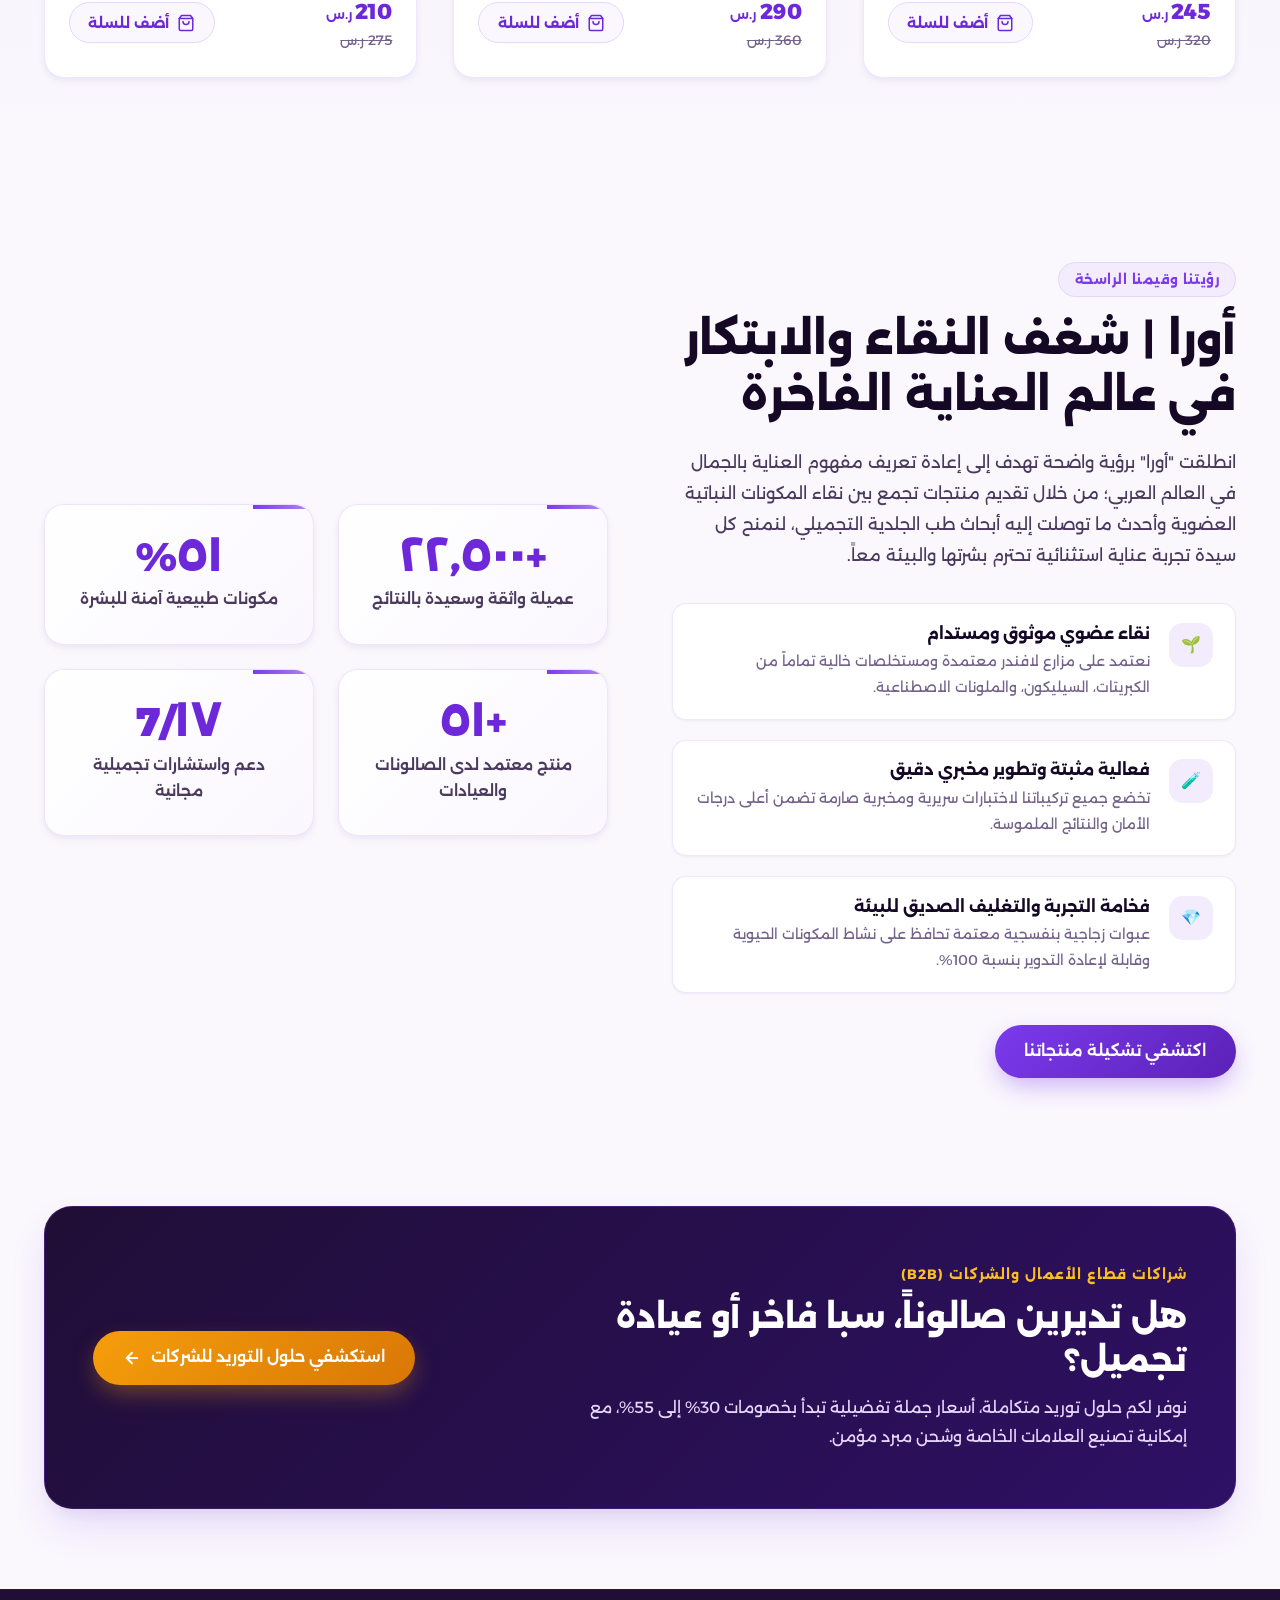
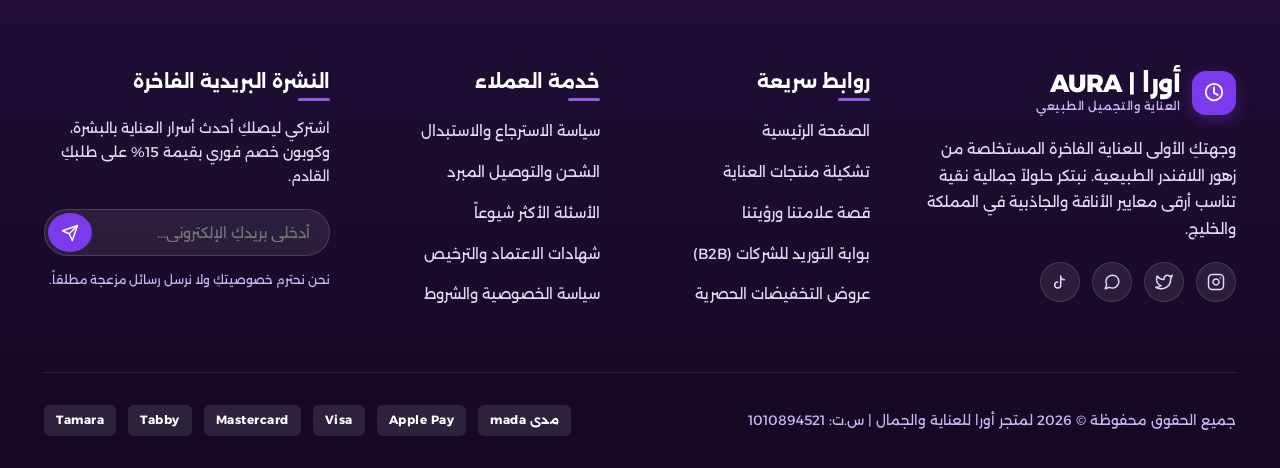
==== commit 3c8b4e7e: "remove word in home oage in hero serction in title" ====
--- a/index.html
+++ b/index.html
@@ -120,7 +120,7 @@
           </div>
 
           <h1 id="hero-heading" class="hero-title">
-            جمالكِ الطبيعي يبدأ بلمسة عناية <span class="text-gradient">نقية ومستدامة</span>
+            جمالكِ الطبيعي يبدأ  عناية <span class="text-gradient">نقية ومستدامة</span>
           </h1>
 
           <p class="hero-description">
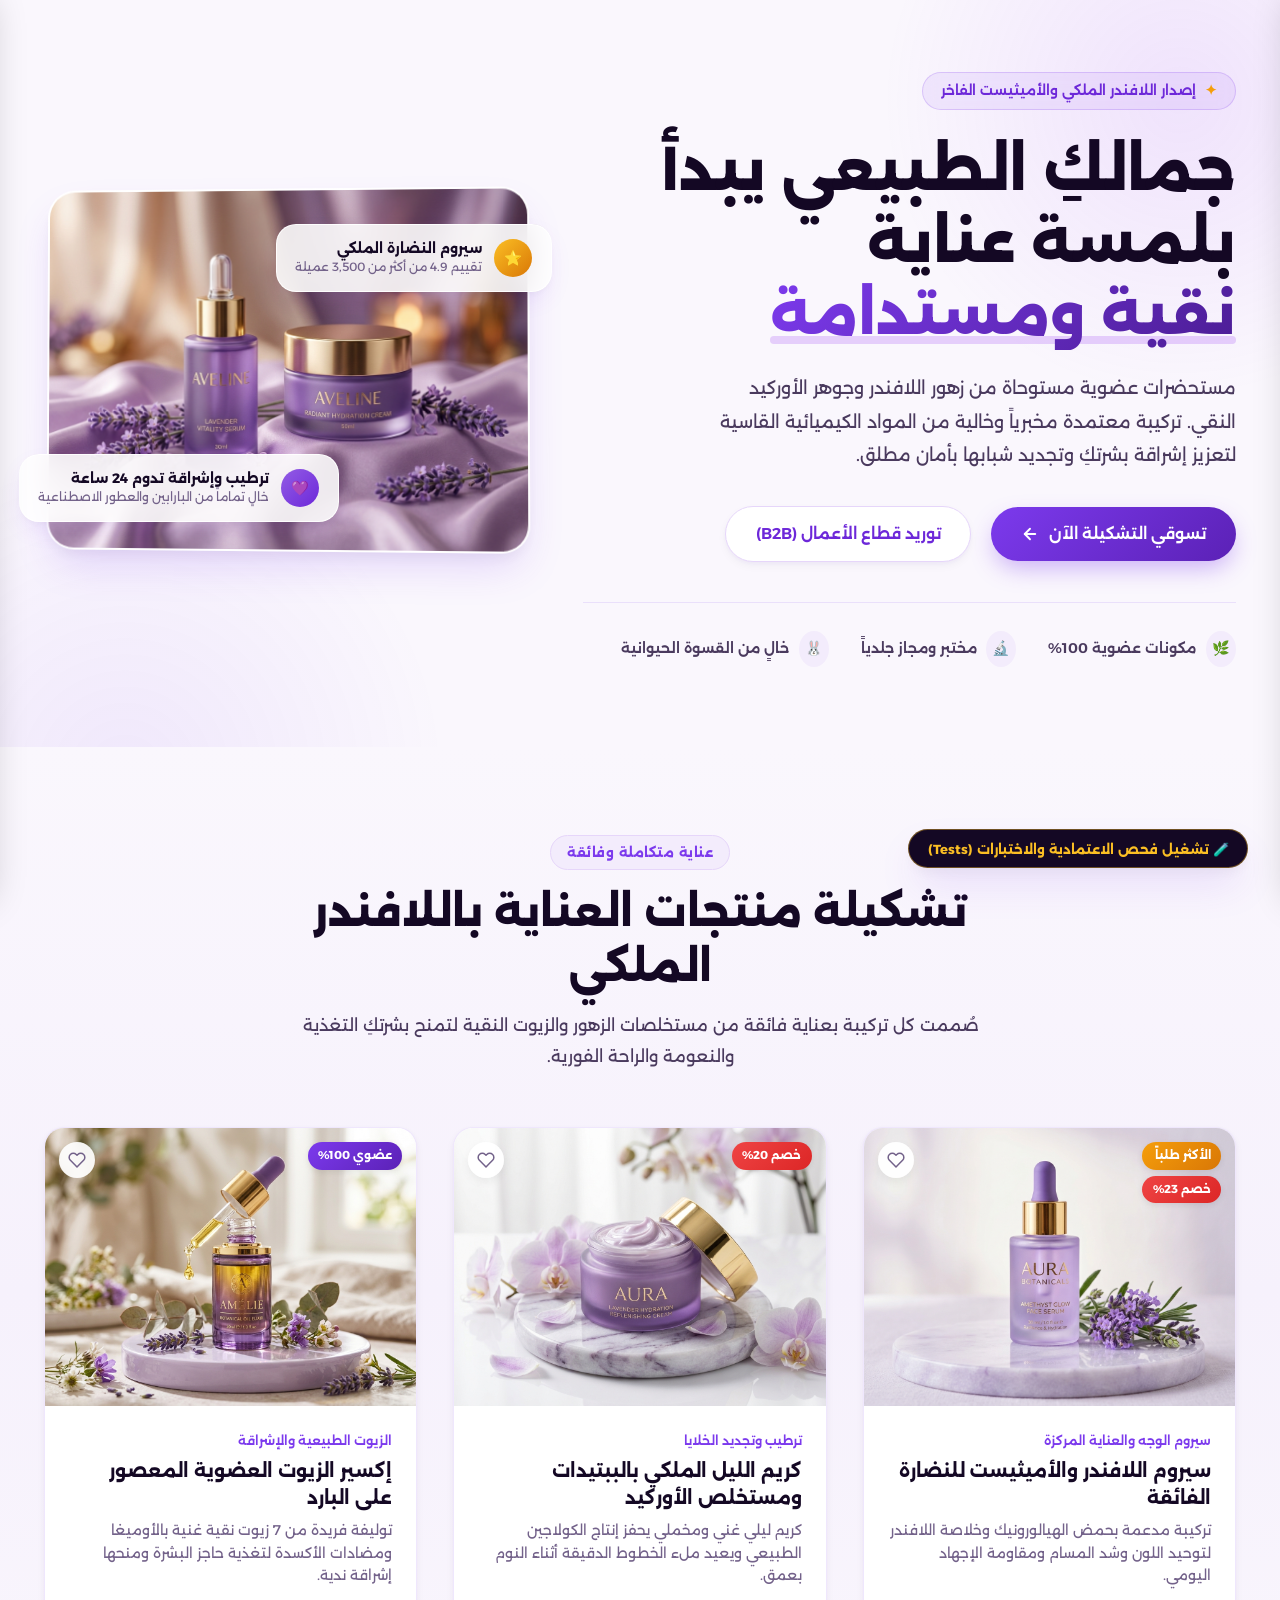
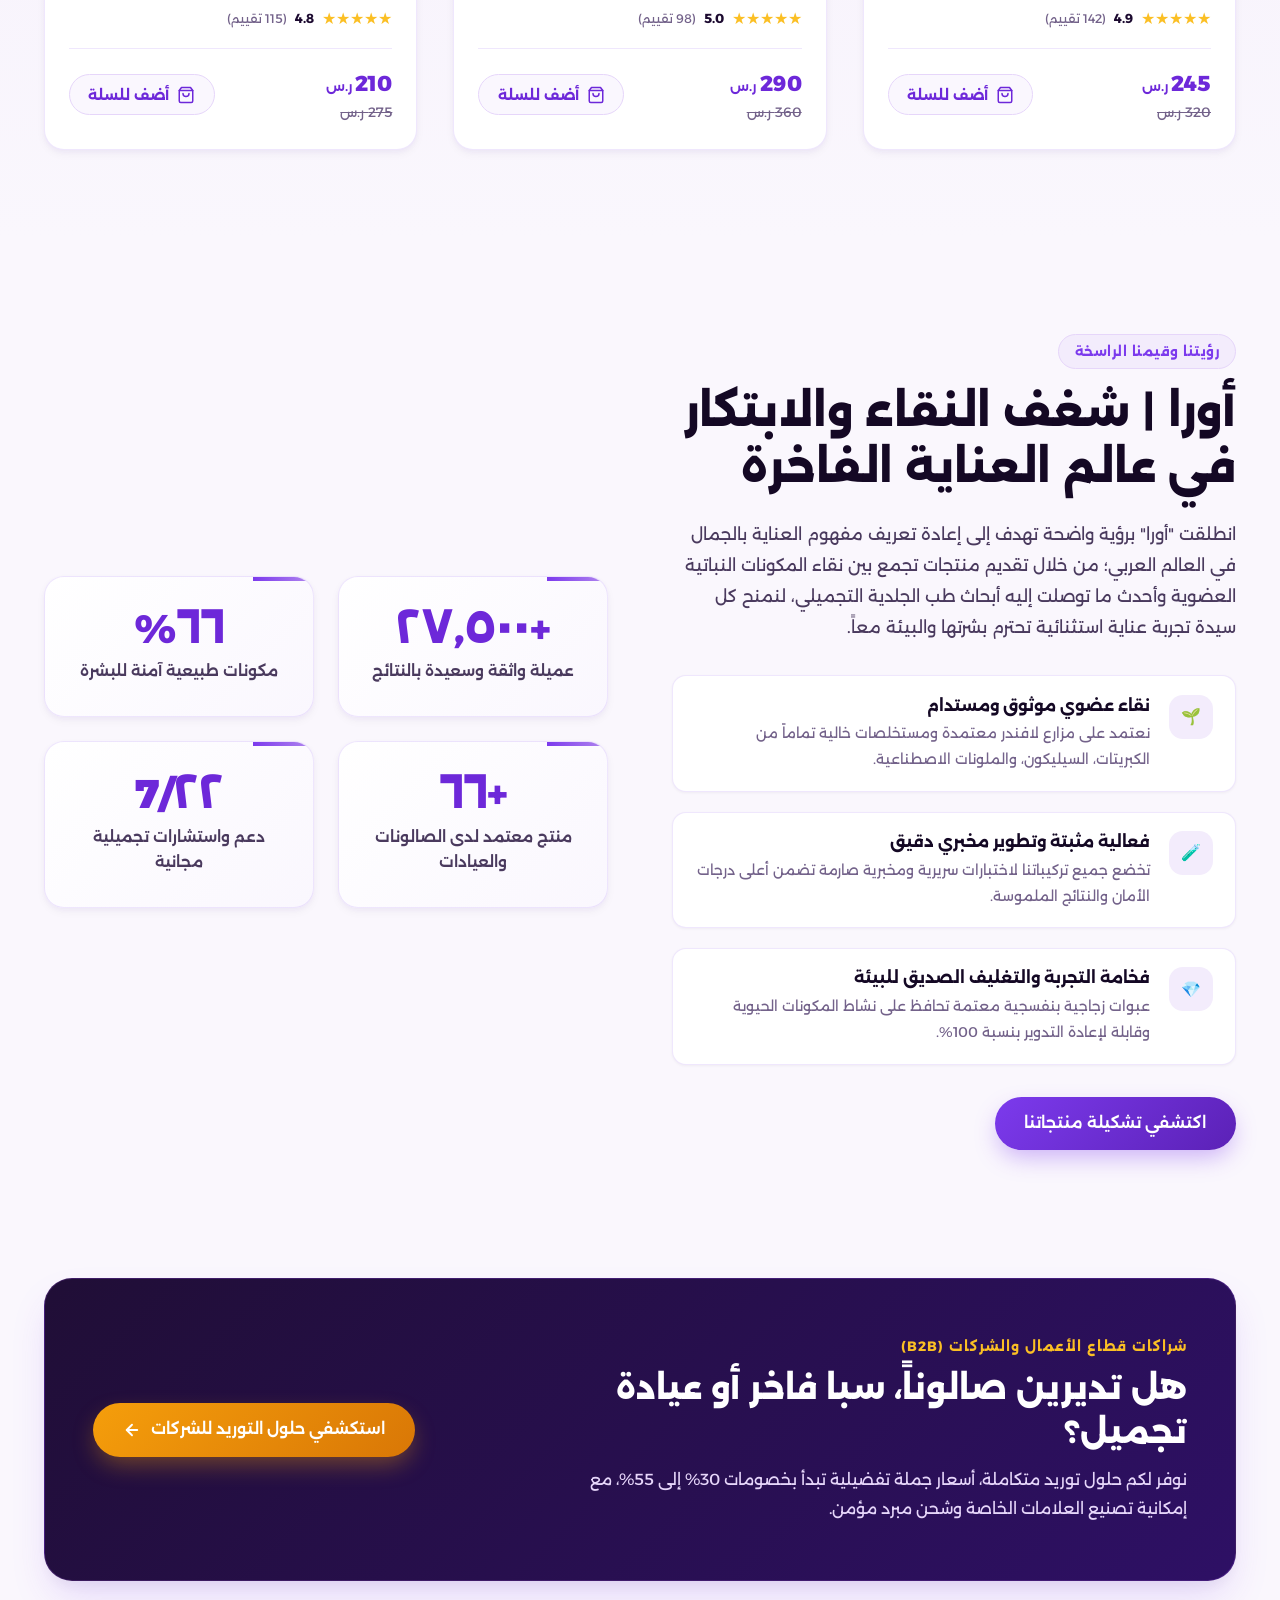
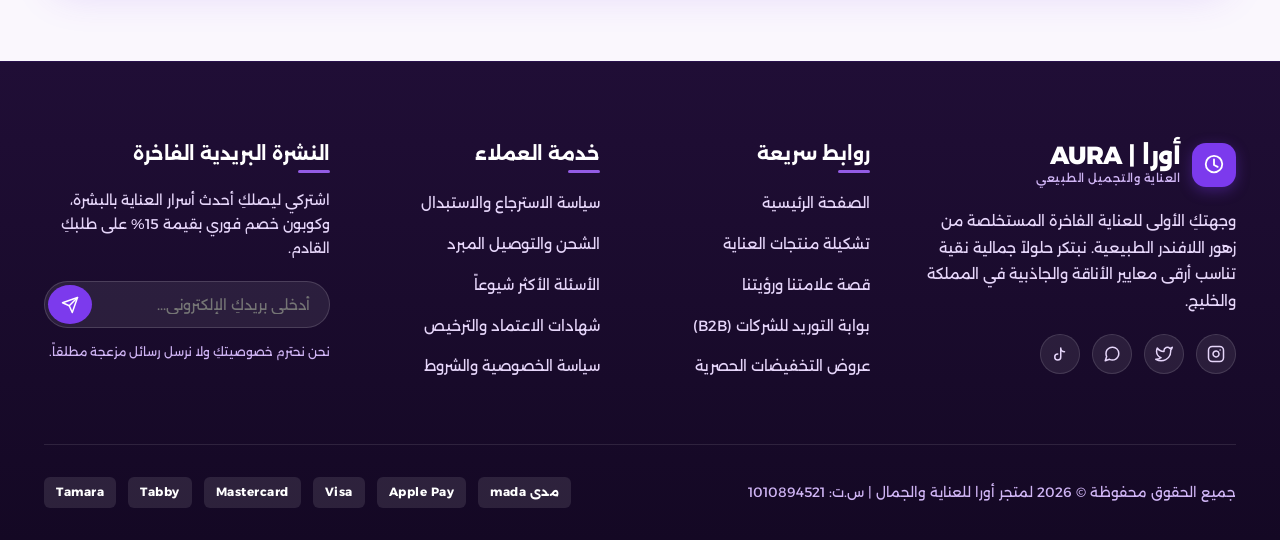
==== commit 3d63599d: "zadd word" ====
--- a/index.html
+++ b/index.html
@@ -120,7 +120,7 @@
           </div>
 
           <h1 id="hero-heading" class="hero-title">
-            جمالكِ الطبيعي يبدأ  عناية <span class="text-gradient">نقية ومستدامة</span>
+            جمالكِ الطبيعي يبدأ بلمسة عناية <span class="text-gradient">نقية ومستدامة</span>
           </h1>
 
           <p class="hero-description">
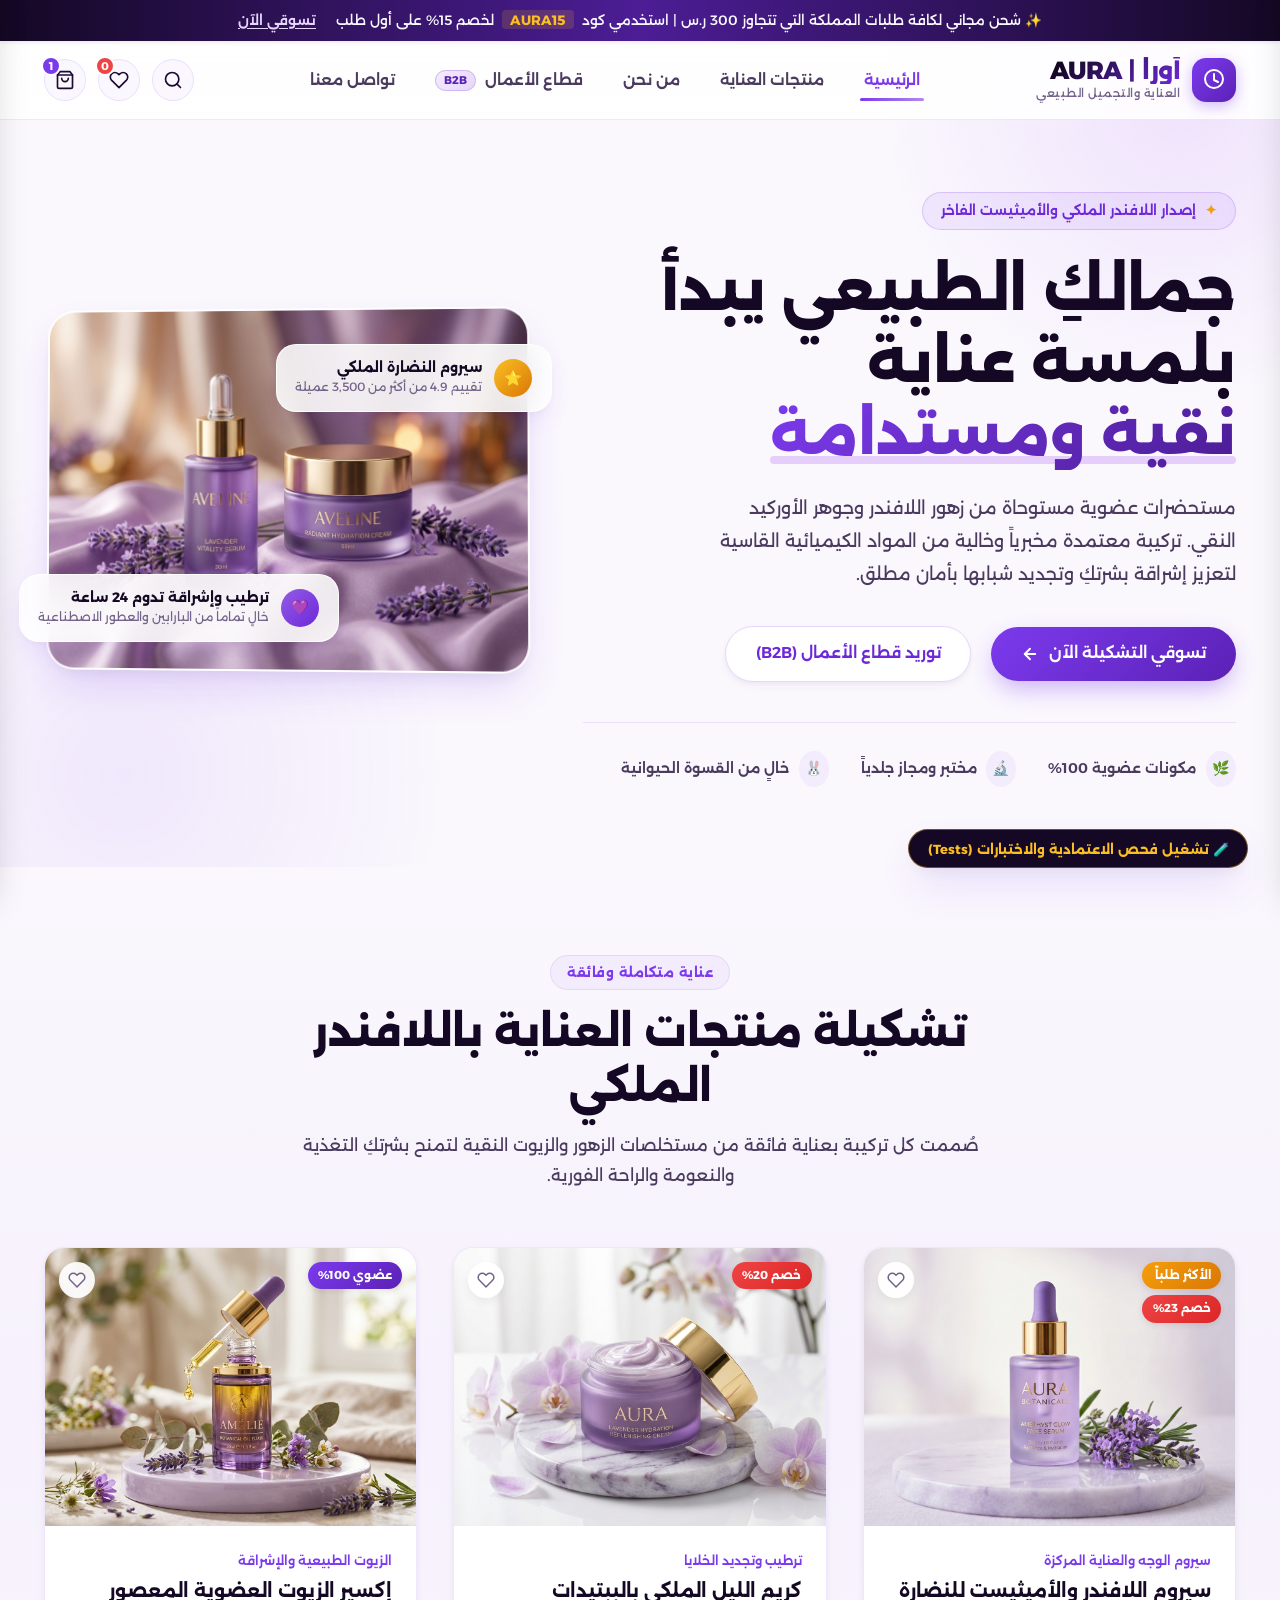
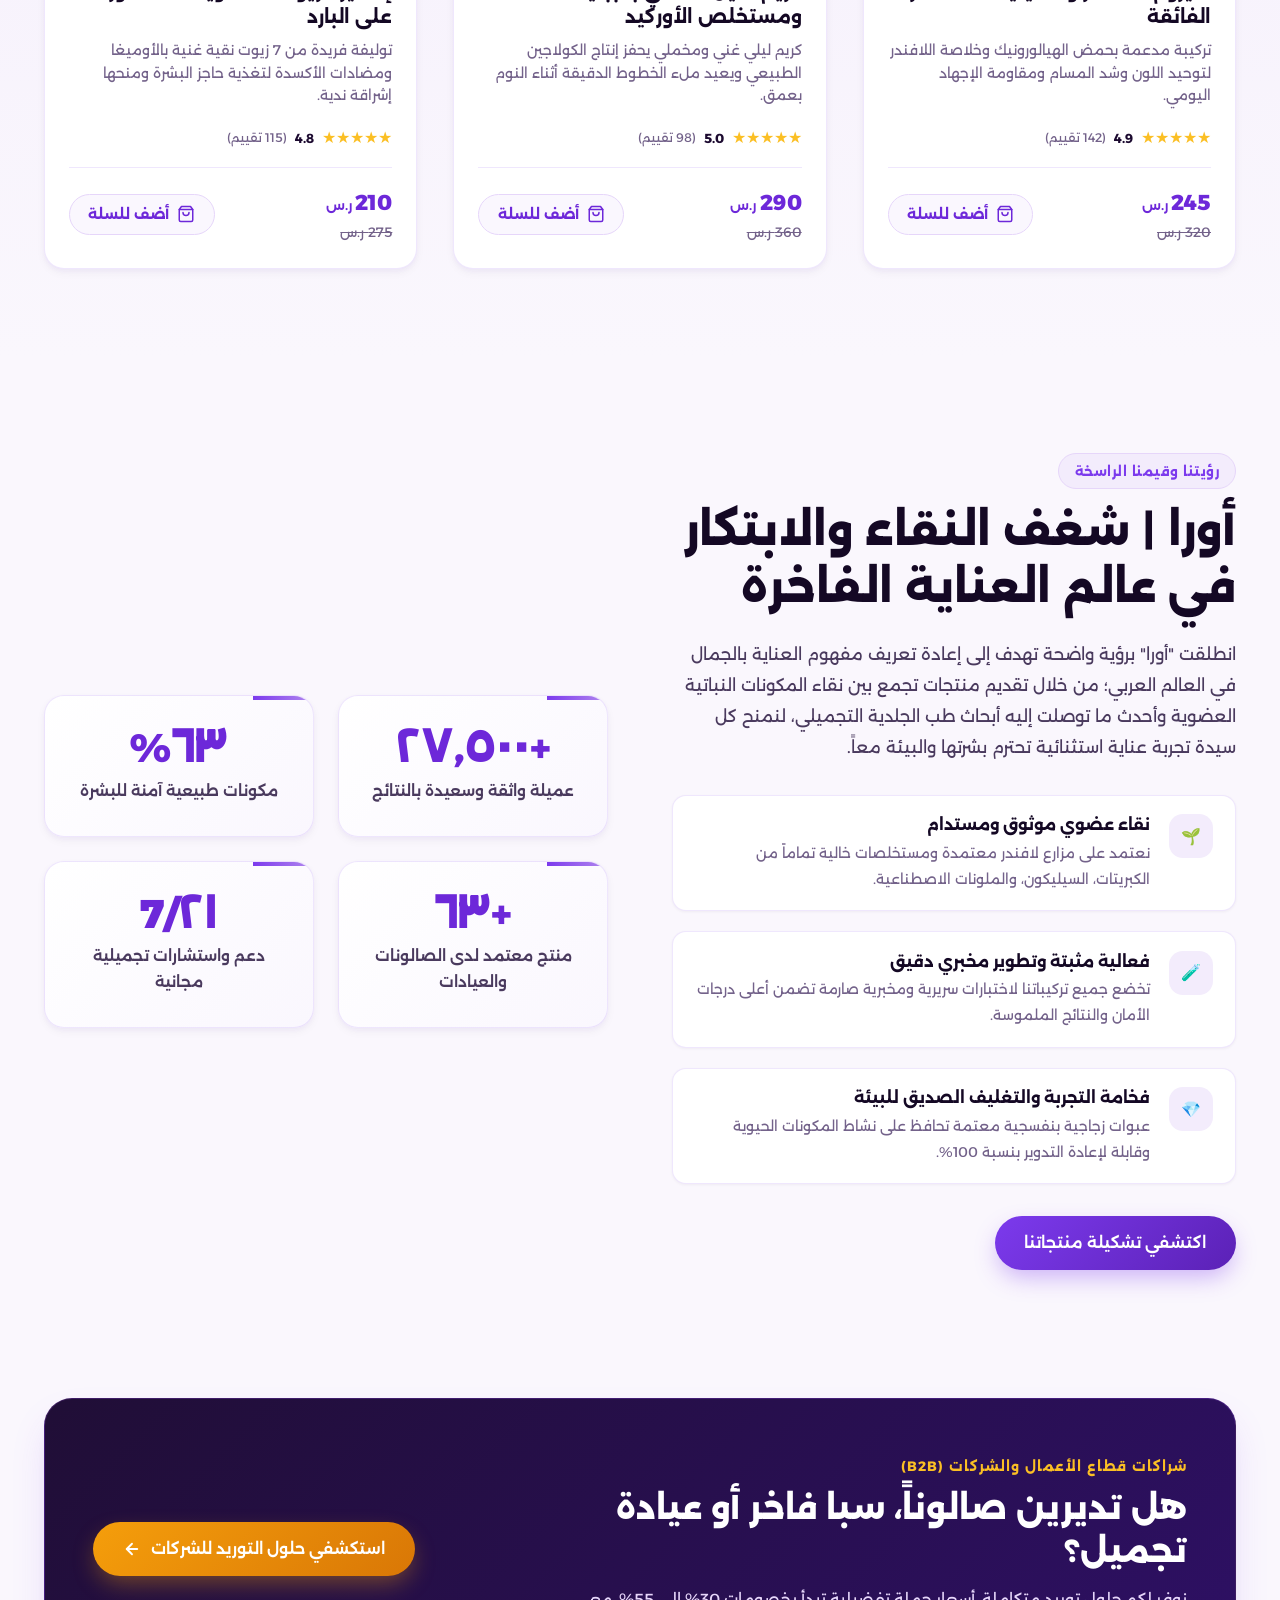
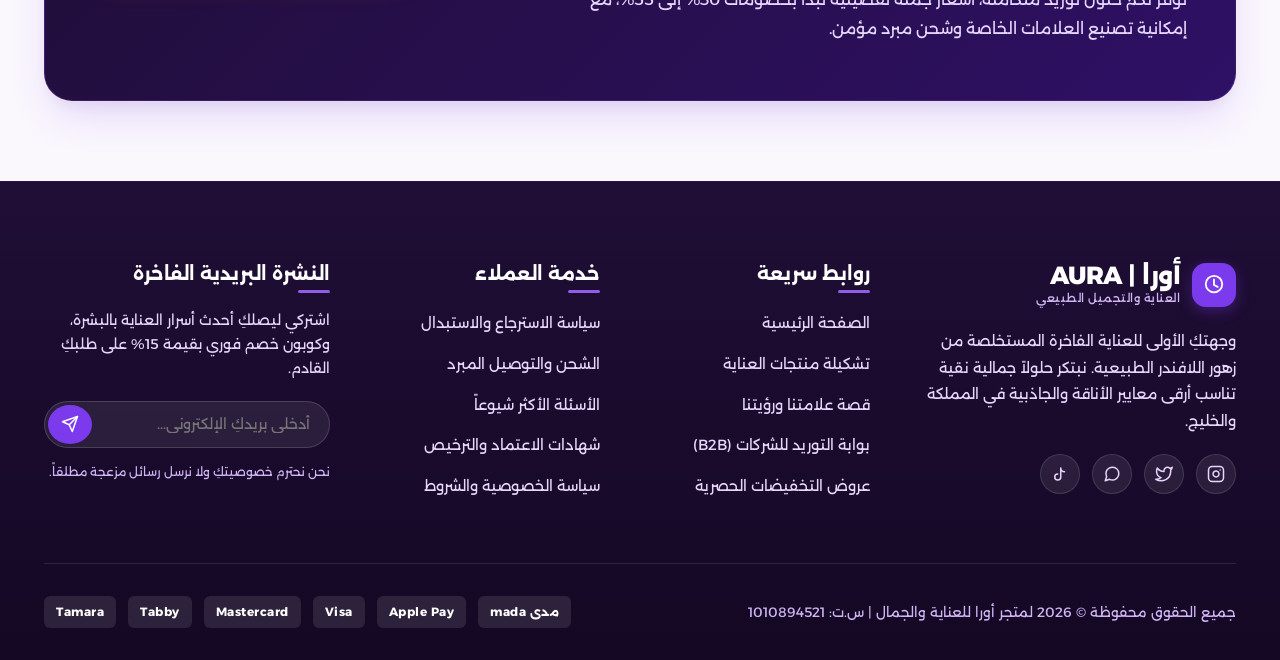
==== commit 1714541d: "restore the header in index.html" ====
--- a/index.html
+++ b/index.html
@@ -28,20 +28,20 @@
 <body>
 
   <!-- شريط التنبيه عند انقطاع الاتصال بالإنترنت -->
-  <!-- <div class="offline-banner" id="offline-banner" role="alert">
+  <div class="offline-banner" id="offline-banner" role="alert">
     <span>⚠️ تنبيه: انقطع الاتصال بالإنترنت. يجري العمل في وضع عدم الاتصال (Offline Mode).</span>
-  </div> -->
+  </div> 
 
   <!-- شريط الإعلانات الترويجي العلوي -->
-  <!-- <div class="announcement-bar" role="region" aria-label="شريط الإعلانات والعروض">
+  <div class="announcement-bar" role="region" aria-label="شريط الإعلانات والعروض">
     <span>
       ✨ شحن مجاني لكافة طلبات المملكة التي تتجاوز 300 ر.س | استخدمي كود <strong>AURA15</strong> لخصم 15% على أول طلب
     </span>
     <a href="#products" class="announcement-link">تسوقي الآن</a>
-  </div> -->
+  </div> 
 
   <!-- شريط التنقل العلوي الثابت (Fixed / Sticky Header) -->
-  <!-- <header class="site-header" id="site-header">
+  <header class="site-header" id="site-header">
     <div class="container nav-container">
 
       <a href="index.html" class="brand-logo" aria-label="أورا - الصفحة الرئيسية">
@@ -105,7 +105,7 @@
       </div>
 
     </div>
-  </header> -->
+  </header> 
 
   <main>
     <!-- القسم الرئيسي (Hero Header) الجذاب والحيوي -->
